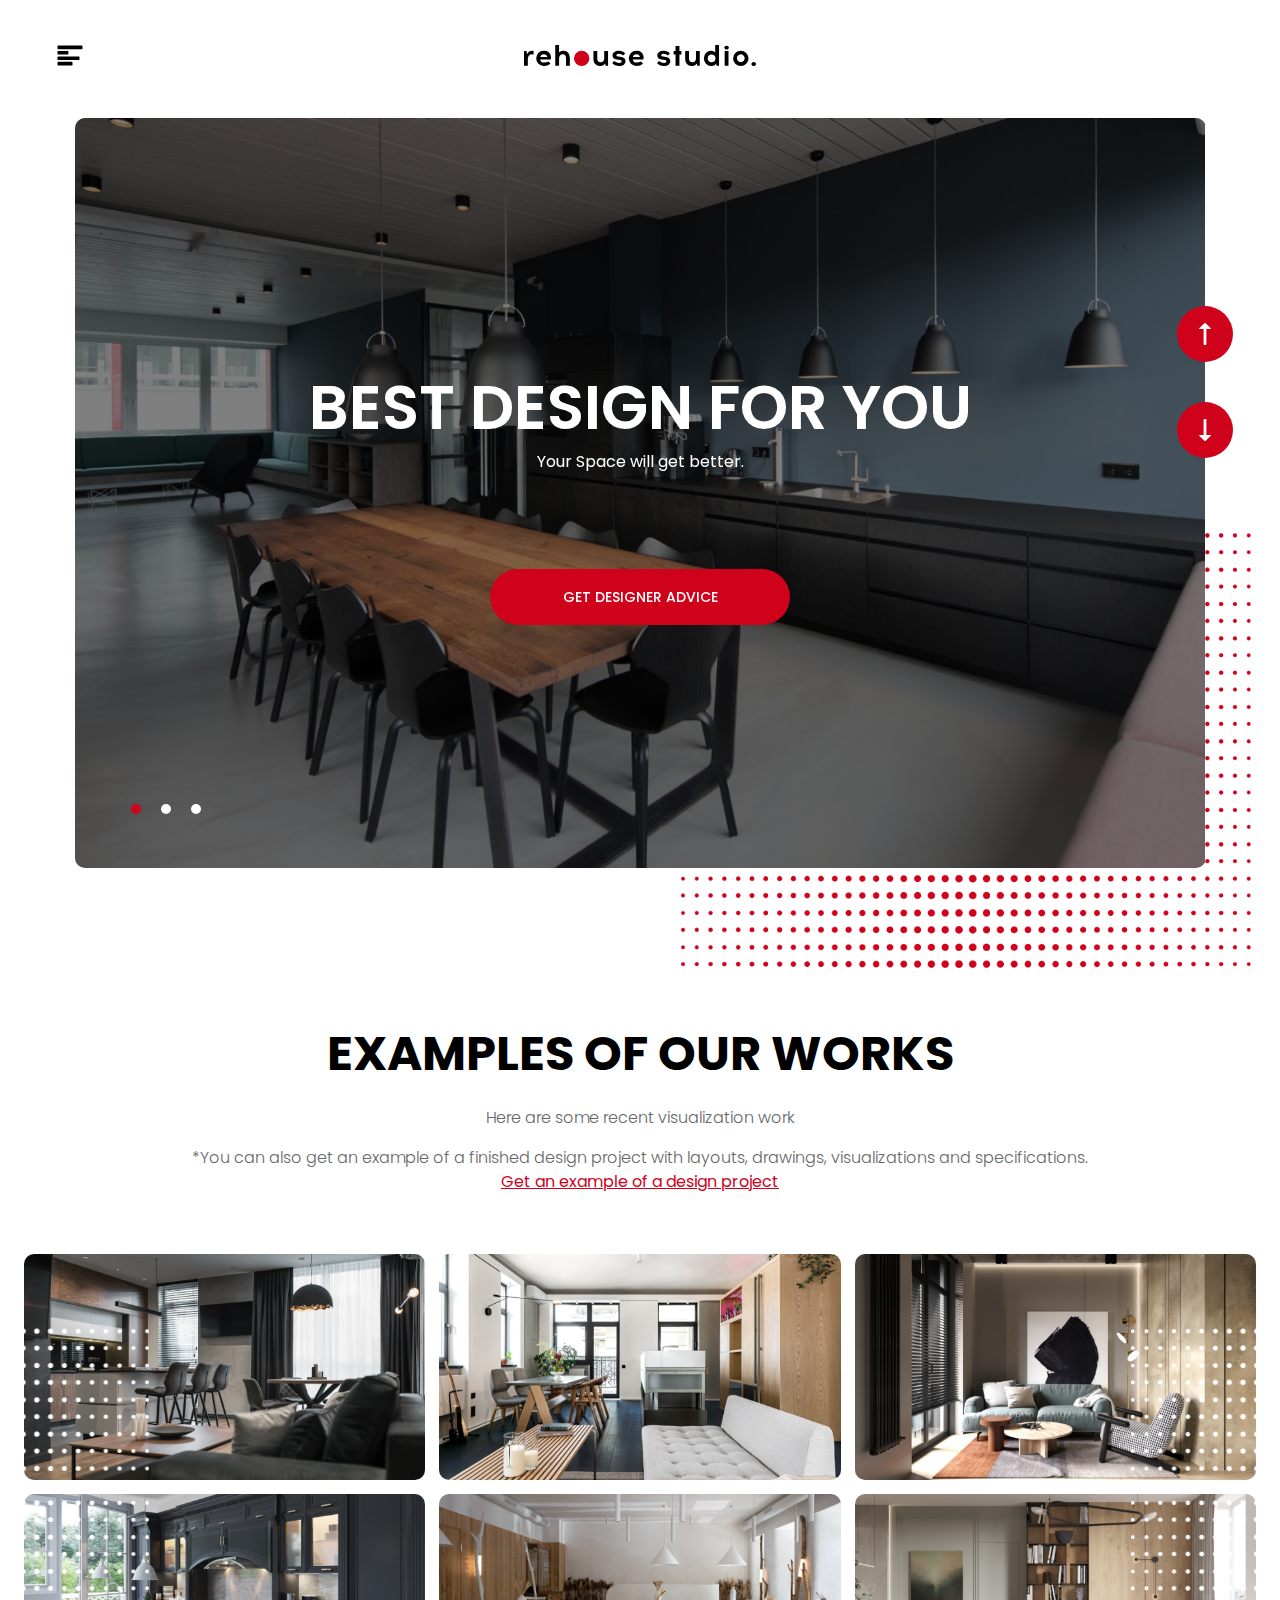
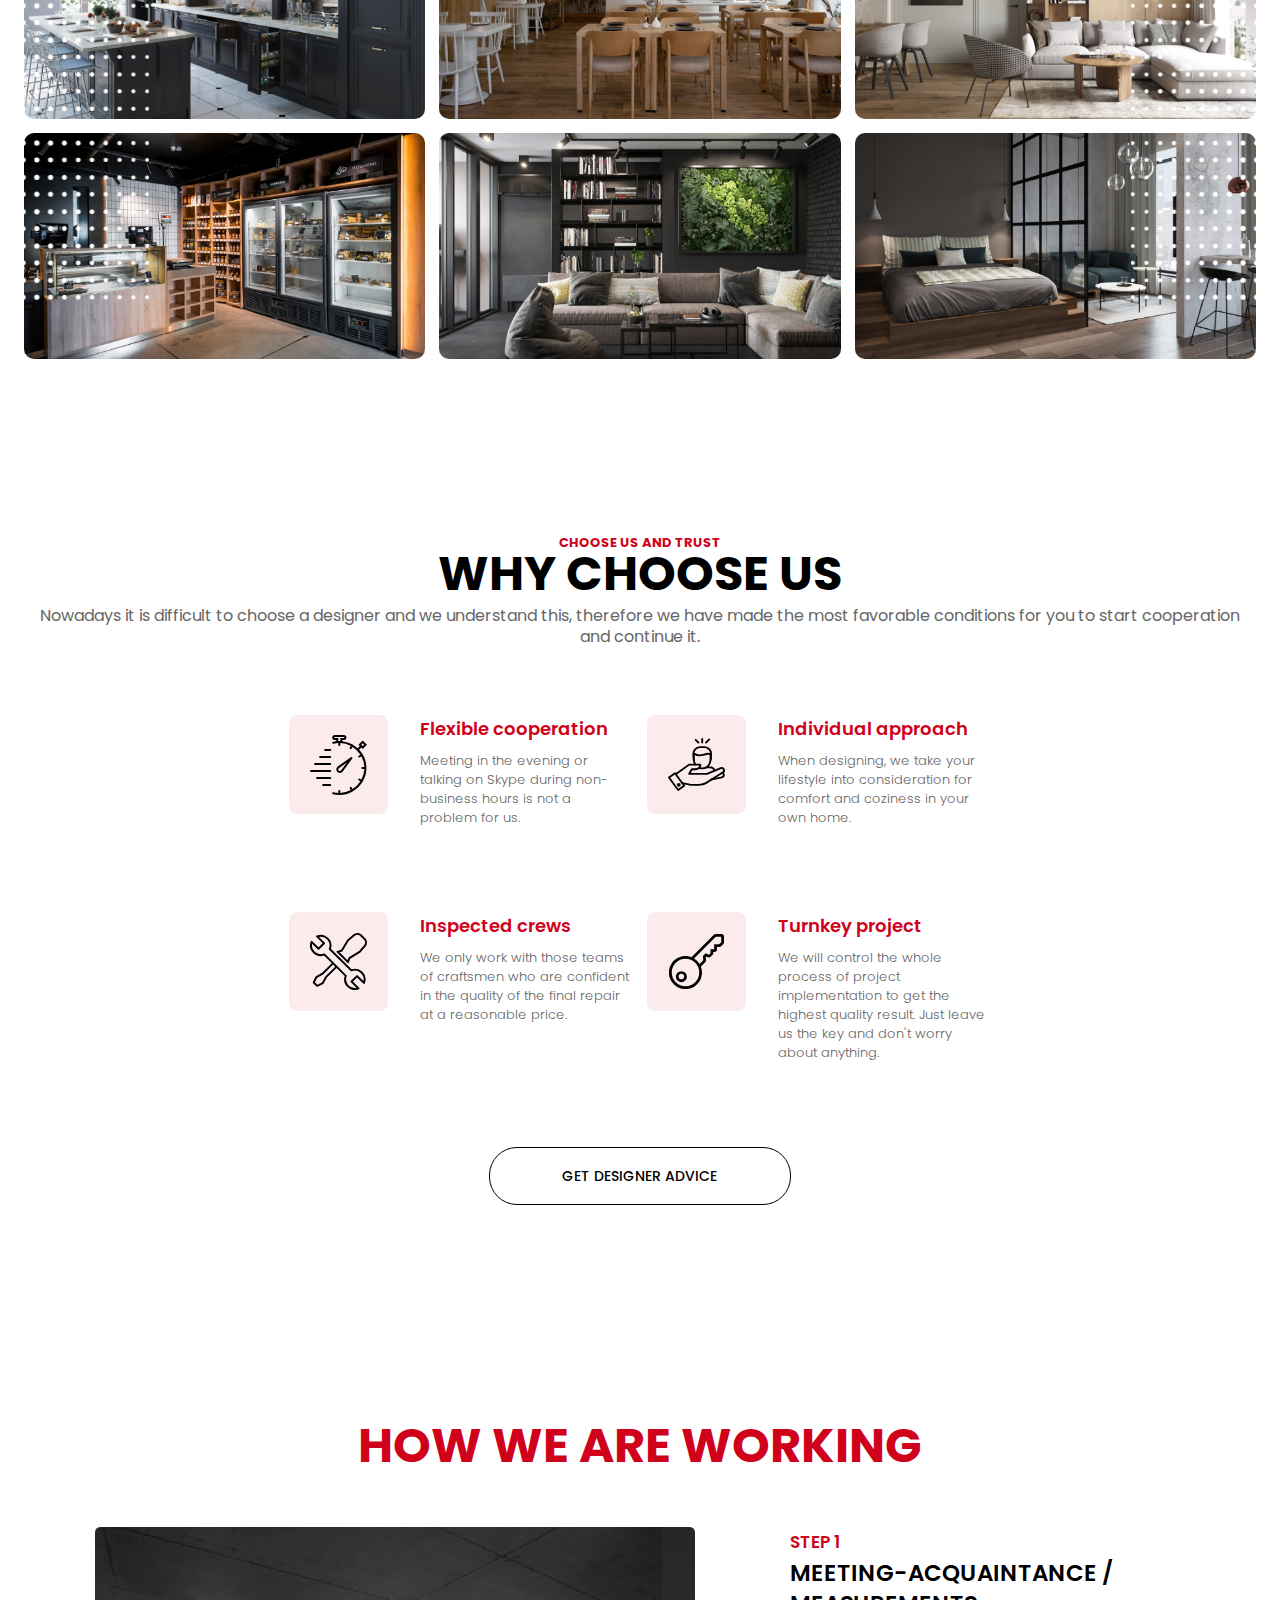
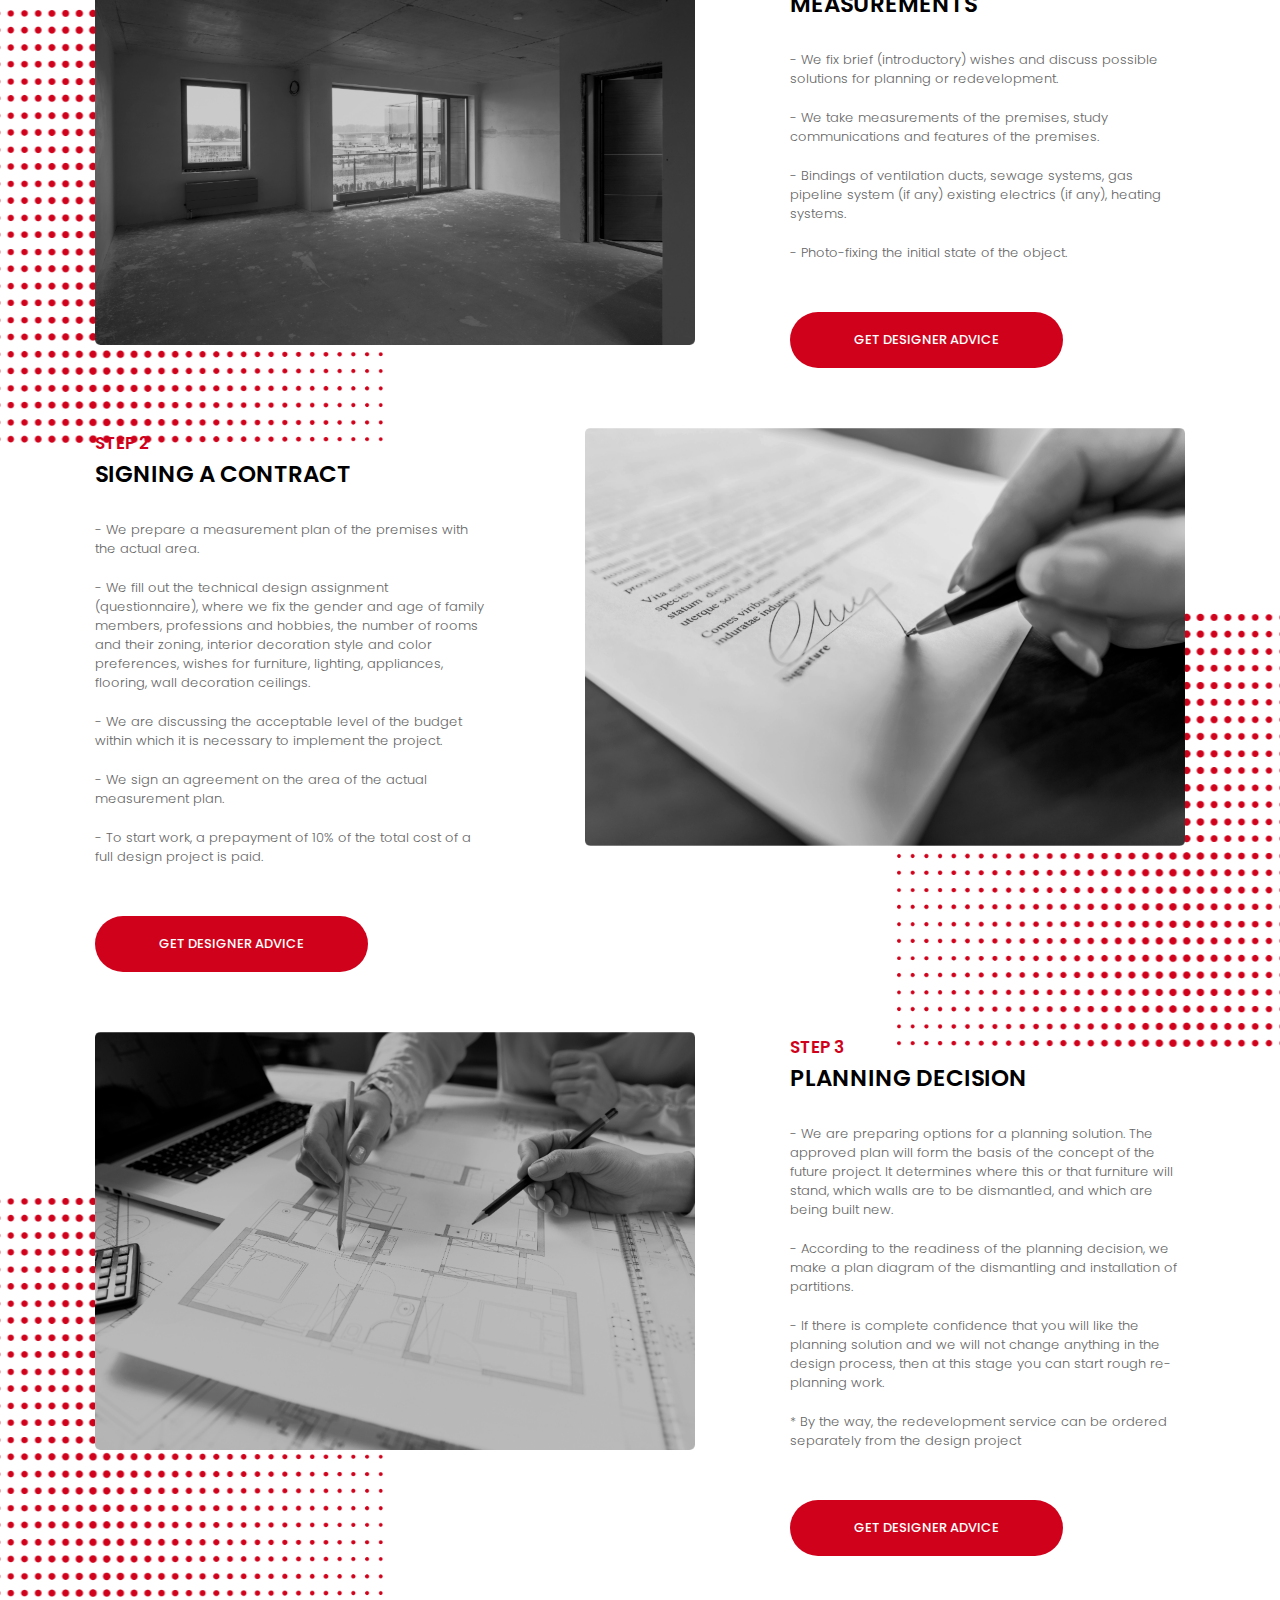
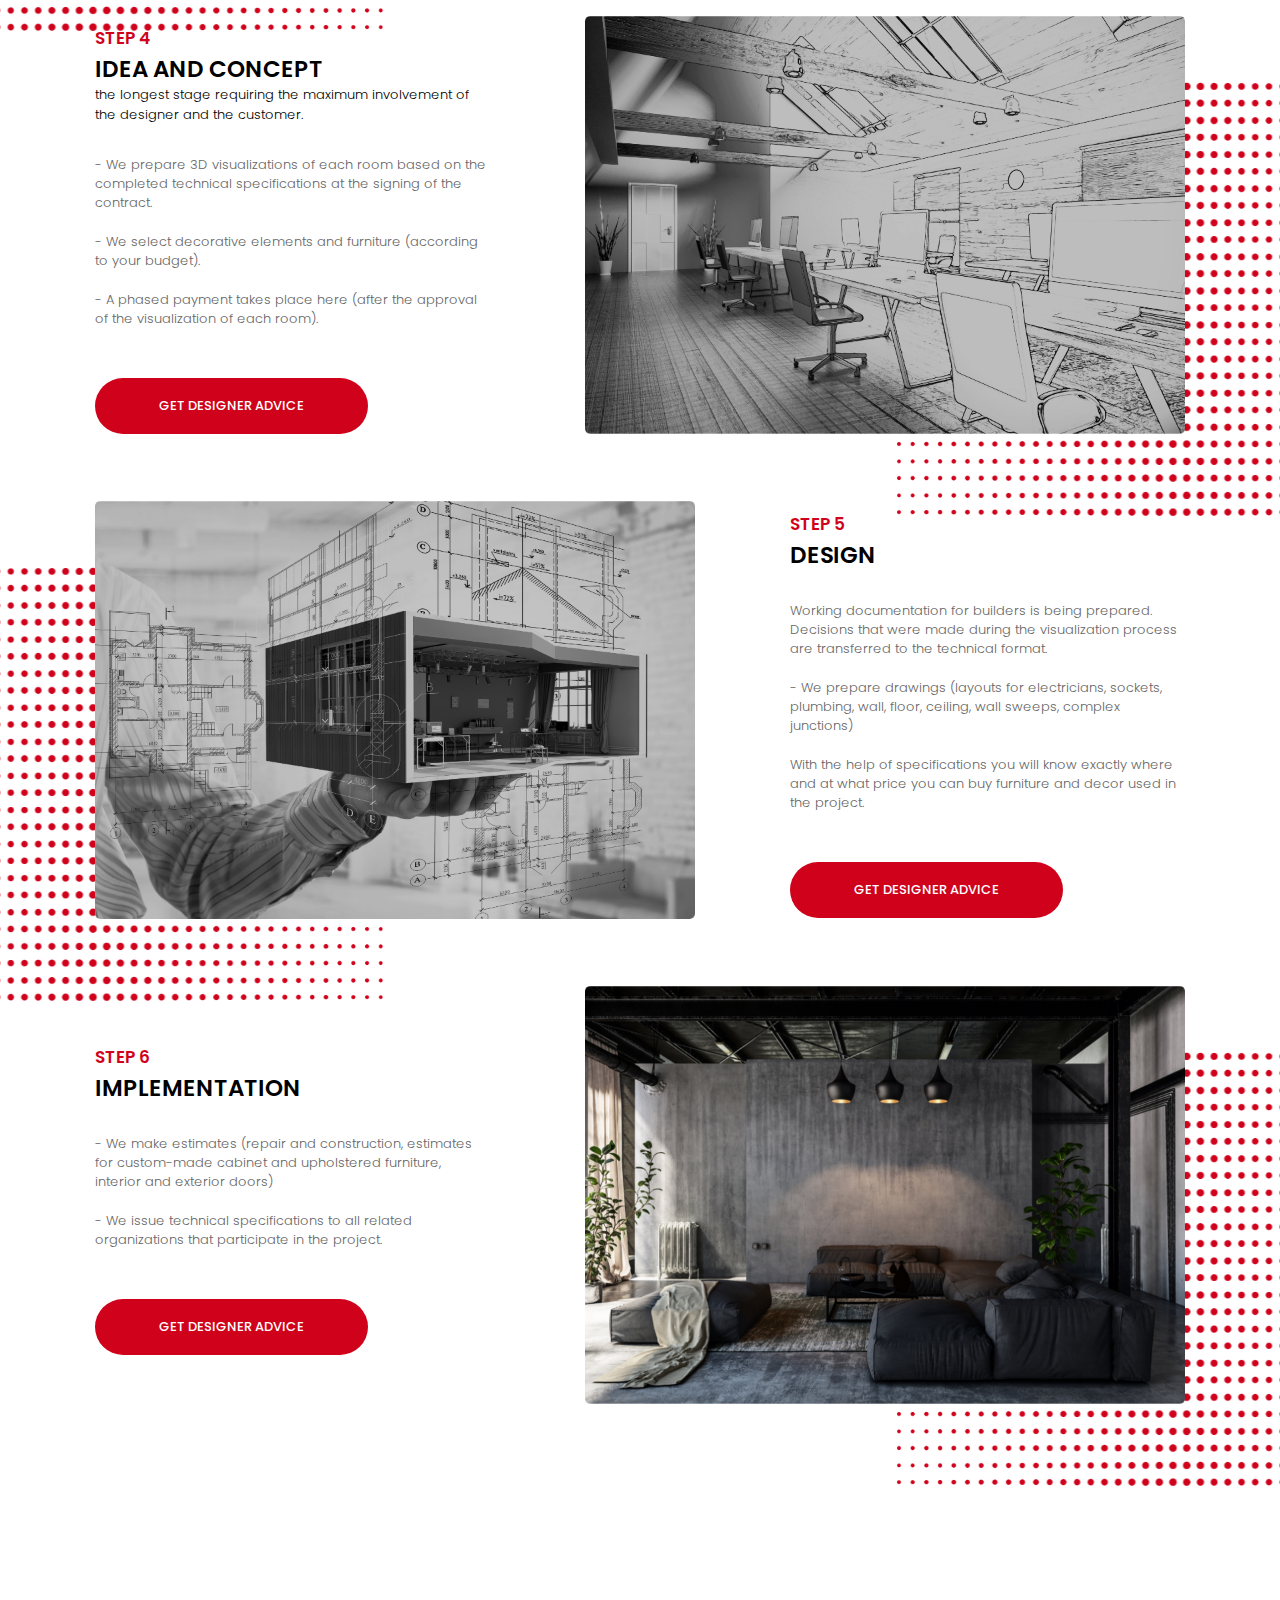
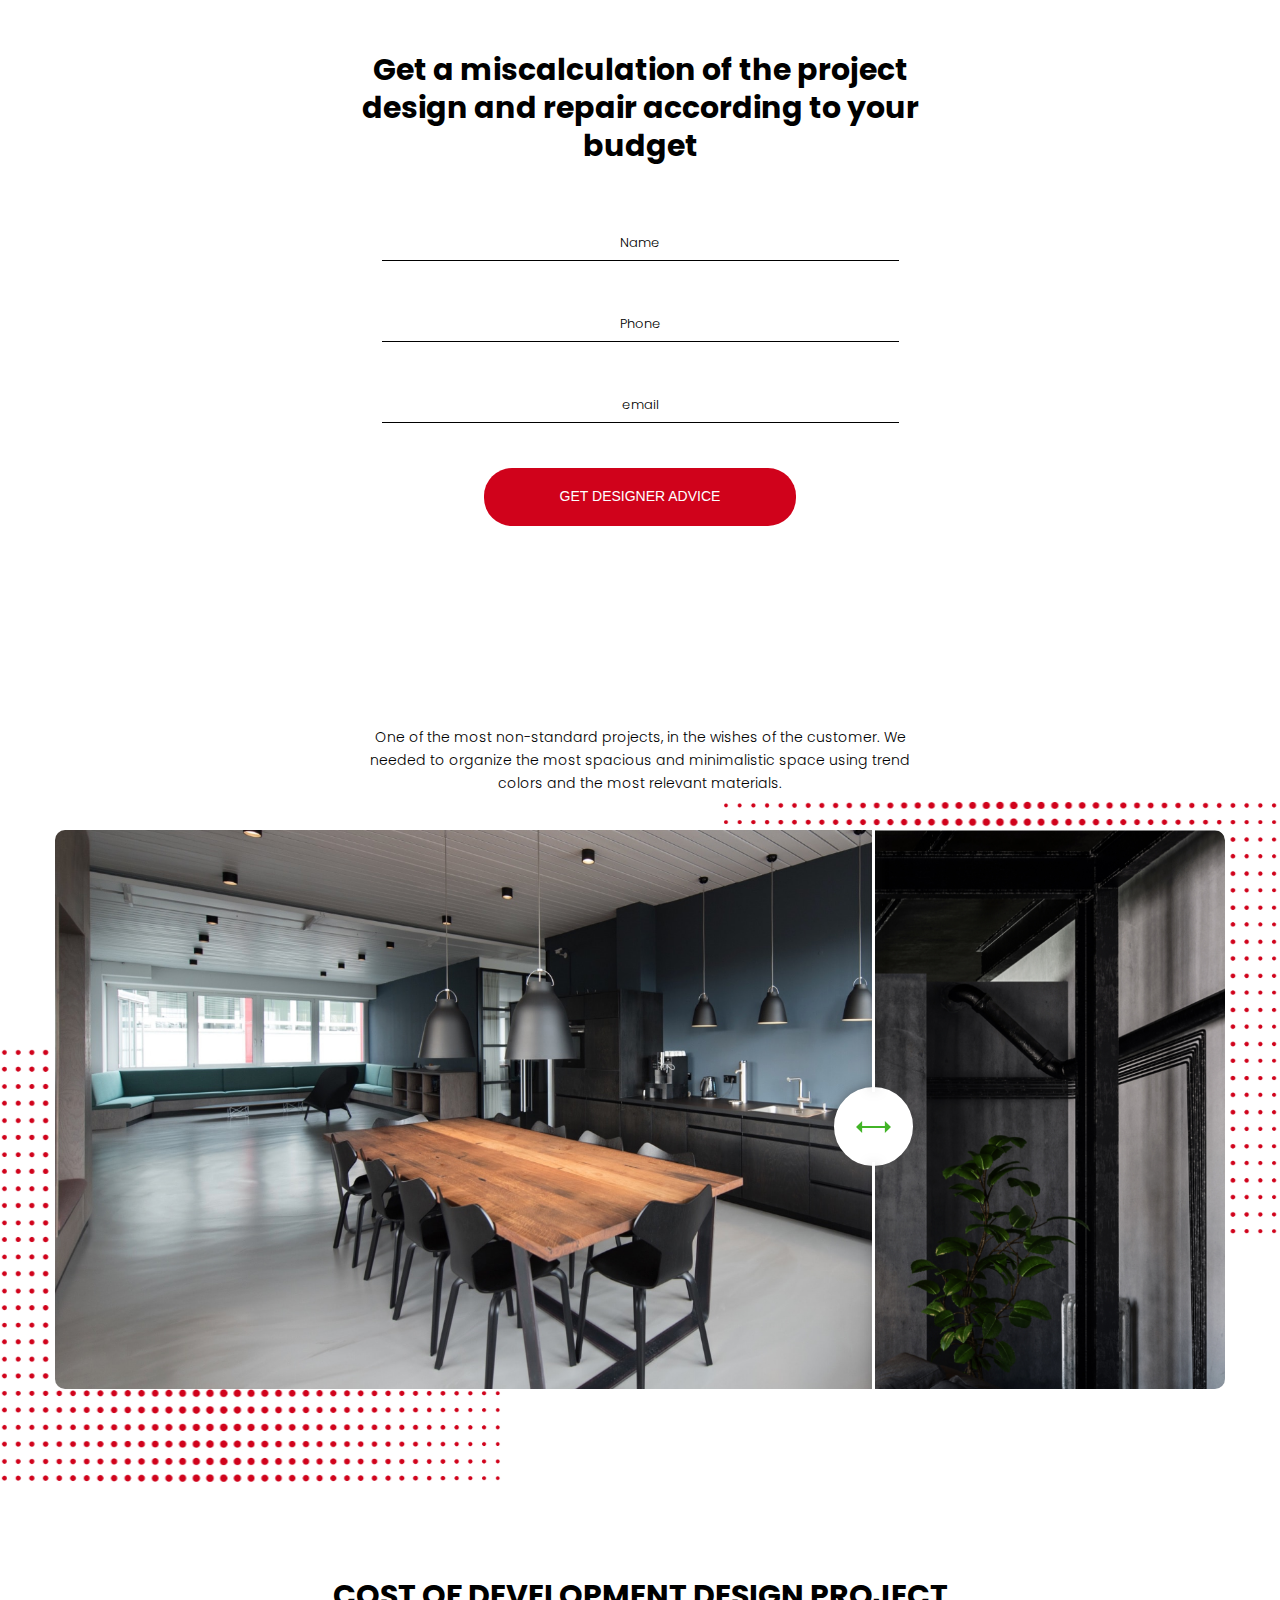
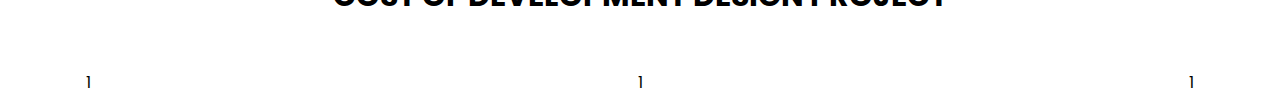
==== index.html @ ab9dfddb "update" ====
<!DOCTYPE html>
<html lang="en">

<head>
    <meta charset="UTF-8">
    <meta name="viewport" content="width=device-width, initial-scale=1.0">
    <meta http-equiv="X-UA-Compatible" content="ie=edge">
    <title>Rehouse studio</title>
    <!-- fonts -->
    <link
        href="https://fonts.googleapis.com/css?family=Poppins:100,200,300,400,500,600,700,800,900&display=swap&subset=devanagari,latin-ext"
        rel="stylesheet">
    <!-- styles -->
    <link rel="stylesheet" href="css/slick.css">
    <link rel="stylesheet" href="css/twentytwenty.css">
    <link rel="stylesheet" href="css/common.css">
    <link rel="stylesheet" href="css/responsive.css">
</head>

<body>

    <header class="header">
        <span class="header__nav"><img src="image/icons/menu-icon.svg" alt="menu"></span>
        <a href="#" class="header__logo"><img src="image/logo.svg" alt="logo"></a>
    </header>

    <main>
        <section class="mainslider">
            <div class="bigslider">
                <div class="bigslider__slide">
                    <img src="image/slide.png" alt="slide">
                    <div class="slide__text">
                        <h2>BEST DESIGN FOR YOU</h2>
                        <p class="subtitle">Your Space will get better.</p>
                        <a href="#" class="slide__link">get designer advice</a>
                    </div>
                </div>
                <div class="bigslider__slide">
                    <img src="image/test-pic.png" alt="slide">
                    <div class="slide__text">
                        <h2>BEST DESIGN FOR YOU</h2>
                        <p class="subtitle">Your Space will get better.</p>
                        <a href="#" class="slide__link">get designer advice</a>
                    </div>
                </div>
                <div class="bigslider__slide">
                    <img src="image/test-pic3.png" alt="slide">
                    <div class="slide__text">
                        <h2>BEST DESIGN FOR YOU</h2>
                        <p class="subtitle">Your Space will get better.</p>
                        <a href="#" class="slide__link">get designer advice</a>
                    </div>
                </div>
            </div>
            <img class="mainslider__reddots" src="image/red-dots.svg" alt="red dots">
        </section>

        <section class="ourworks">
            <div class="ourworks__topsect">
                <h3>EXAMPLES OF OUR WORKS</h3>
                <p>Here are some recent visualization work</p>
                <p>*You can also get an example of a finished design project with layouts, drawings, visualizations and
                    specifications.
                    <a href="#">Get an example of a design project</a>
                </p>
            </div>
            <div class="ourworks__works">
                <img class="right-pic" src="image/white-dots.svg" alt="image">
                <img class="left-pic" src="image/white-dots.svg" alt="image">
                <div class="work-row">
                    <div class="work-col">
                        <div class="workbox">
                            <div class="workbox__inner">
                                <img src="image/work1.png" alt="image">
                                <div class="workbox__hoverbox">
                                    <p class="whoverbox__title">
                                        Design by suvorich texture framework: Lincoln
                                    </p>
                                    <div class="whoverbox__descr">
                                        <div class="whoverbox__inf">
                                            <img src="image/icons/sizeicon.svg" alt="icon"><span> 98
                                                m<sup>2</sup></span>
                                        </div>
                                        <div class="whoverbox__inf">
                                            <img src="image/icons/mark-icon.svg" alt="icon"><span>Chicago,IL</span>
                                        </div>
                                    </div>
                                    <div class="text-right"><span class="whoverbox__seemore">see more photos</span>
                                    </div>
                                </div>
                            </div>
                        </div>
                    </div>
                    <div class="work-col">
                        <div class="workbox">
                            <div class="workbox__inner">
                                <img src="image/work2.png" alt="image">
                                <div class="workbox__hoverbox">
                                    <p class="whoverbox__title">
                                        Design by suvorich texture framework: Lincoln
                                    </p>
                                    <div class="whoverbox__descr">
                                        <div class="whoverbox__inf">
                                            <img src="image/icons/sizeicon.svg" alt="icon"><span> 98
                                                m<sup>2</sup></span>
                                        </div>
                                        <div class="whoverbox__inf">
                                            <img src="image/icons/mark-icon.svg" alt="icon"><span>Chicago,IL</span>
                                        </div>
                                    </div>
                                    <div class="text-right"><span class="whoverbox__seemore">see more photos</span>
                                    </div>
                                </div>
                            </div>
                        </div>
                    </div>
                    <div class="work-col">
                        <div class="workbox">
                            <div class="workbox__inner">
                                <img src="image/work3.png" alt="image">
                                <div class="workbox__hoverbox">
                                    <p class="whoverbox__title">
                                        Design by suvorich texture framework: Lincoln
                                    </p>
                                    <div class="whoverbox__descr">
                                        <div class="whoverbox__inf">
                                            <img src="image/icons/sizeicon.svg" alt="icon"><span> 98
                                                m<sup>2</sup></span>
                                        </div>
                                        <div class="whoverbox__inf">
                                            <img src="image/icons/mark-icon.svg" alt="icon"><span>Chicago,IL</span>
                                        </div>
                                    </div>
                                    <div class="text-right"><span class="whoverbox__seemore">see more photos</span>
                                    </div>
                                </div>
                            </div>
                        </div>
                    </div>
                    <div class="work-col">
                        <div class="workbox">
                            <div class="workbox__inner">
                                <img src="image/work4.png" alt="image">
                                <div class="workbox__hoverbox">
                                    <p class="whoverbox__title">
                                        Design by suvorich texture framework: Lincoln
                                    </p>
                                    <div class="whoverbox__descr">
                                        <div class="whoverbox__inf">
                                            <img src="image/icons/sizeicon.svg" alt="icon"><span> 98
                                                m<sup>2</sup></span>
                                        </div>
                                        <div class="whoverbox__inf">
                                            <img src="image/icons/mark-icon.svg" alt="icon"><span>Chicago,IL</span>
                                        </div>
                                    </div>
                                    <div class="text-right"><span class="whoverbox__seemore">see more photos</span>
                                    </div>
                                </div>
                            </div>
                        </div>
                    </div>
                    <div class="work-col">
                        <div class="workbox">
                            <div class="workbox__inner">
                                <img src="image/work5.png" alt="image">
                                <div class="workbox__hoverbox">
                                    <p class="whoverbox__title">
                                        Design by suvorich texture framework: Lincoln
                                    </p>
                                    <div class="whoverbox__descr">
                                        <div class="whoverbox__inf">
                                            <img src="image/icons/sizeicon.svg" alt="icon"><span> 98
                                                m<sup>2</sup></span>
                                        </div>
                                        <div class="whoverbox__inf">
                                            <img src="image/icons/mark-icon.svg" alt="icon"><span>Chicago,IL</span>
                                        </div>
                                    </div>
                                    <div class="text-right"><span class="whoverbox__seemore">see more photos</span>
                                    </div>
                                </div>
                            </div>
                        </div>
                    </div>
                    <div class="work-col">
                        <div class="workbox">
                            <div class="workbox__inner">
                                <img src="image/work6.png" alt="image">
                                <div class="workbox__hoverbox">
                                    <p class="whoverbox__title">
                                        Design by suvorich texture framework: Lincoln
                                    </p>
                                    <div class="whoverbox__descr">
                                        <div class="whoverbox__inf">
                                            <img src="image/icons/sizeicon.svg" alt="icon"><span> 98
                                                m<sup>2</sup></span>
                                        </div>
                                        <div class="whoverbox__inf">
                                            <img src="image/icons/mark-icon.svg" alt="icon"><span>Chicago,IL</span>
                                        </div>
                                    </div>
                                    <div class="text-right"><span class="whoverbox__seemore">see more photos</span>
                                    </div>
                                </div>
                            </div>
                        </div>
                    </div>
                    <div class="work-col">
                        <div class="workbox">
                            <div class="workbox__inner">
                                <img src="image/work7.png" alt="image">
                                <div class="workbox__hoverbox">
                                    <p class="whoverbox__title">
                                        Design by suvorich texture framework: Lincoln
                                    </p>
                                    <div class="whoverbox__descr">
                                        <div class="whoverbox__inf">
                                            <img src="image/icons/sizeicon.svg" alt="icon"><span> 98
                                                m<sup>2</sup></span>
                                        </div>
                                        <div class="whoverbox__inf">
                                            <img src="image/icons/mark-icon.svg" alt="icon"><span>Chicago,IL</span>
                                        </div>
                                    </div>
                                    <div class="text-right"><span class="whoverbox__seemore">see more photos</span>
                                    </div>
                                </div>
                            </div>
                        </div>
                    </div>
                    <div class="work-col">
                        <div class="workbox">
                            <div class="workbox__inner">
                                <img src="image/work8.png" alt="image">
                                <div class="workbox__hoverbox">
                                    <p class="whoverbox__title">
                                        Design by suvorich texture framework: Lincoln
                                    </p>
                                    <div class="whoverbox__descr">
                                        <div class="whoverbox__inf">
                                            <img src="image/icons/sizeicon.svg" alt="icon"><span> 98
                                                m<sup>2</sup></span>
                                        </div>
                                        <div class="whoverbox__inf">
                                            <img src="image/icons/mark-icon.svg" alt="icon"><span>Chicago,IL</span>
                                        </div>
                                    </div>
                                    <div class="text-right"><span class="whoverbox__seemore">see more photos</span>
                                    </div>
                                </div>
                            </div>
                        </div>
                    </div>
                    <div class="work-col">
                        <div class="workbox">
                            <div class="workbox__inner">
                                <img src="image/work9.png" alt="image">
                                <div class="workbox__hoverbox">
                                    <p class="whoverbox__title">
                                        Design by suvorich texture framework: Lincoln
                                    </p>
                                    <div class="whoverbox__descr">
                                        <div class="whoverbox__inf">
                                            <img src="image/icons/sizeicon.svg" alt="icon"><span> 98
                                                m<sup>2</sup></span>
                                        </div>
                                        <div class="whoverbox__inf">
                                            <img src="image/icons/mark-icon.svg" alt="icon"><span>Chicago,IL</span>
                                        </div>
                                    </div>
                                    <div class="text-right"><span class="whoverbox__seemore">see more photos</span>
                                    </div>
                                </div>
                            </div>
                        </div>
                    </div>
                </div>
            </div>
        </section>

        <section class="chooseus">
            <div class="chooseus__topsect">
                <p class="beforetitle-text">CHOOSE US AND TRUST</p>
                <h3>WHY CHOOSE US</h3>
                <p>Nowadays it is difficult to choose a designer and we understand this, therefore we have made the most
                    favorable conditions for you to start cooperation and continue it.</p>
            </div>
            <div class="choose-content">
                <div class="chooseus-row">
                    <div class="chooseus-col">
                        <div class="choose-box">
                            <div class="choose__picbox">
                                <img src="image/icons/stopwatch.svg" alt="icon">
                            </div>
                            <div class="choose__textbox">
                                <p class="title">Flexible cooperation</p>
                                <p class="descr">
                                    Meeting in the evening or talking on Skype during non-
                                    business hours is not a problem for us.
                                </p>
                            </div>
                        </div>
                    </div>
                    <div class="chooseus-col">
                        <div class="choose-box">
                            <div class="choose__picbox">
                                <img src="image/icons/human.svg" alt="icon">
                            </div>
                            <div class="choose__textbox">
                                <p class="title">Individual approach</p>
                                <p class="descr">
                                    When designing, we take your lifestyle into consideration for comfort and coziness
                                    in your own home.
                                </p>
                            </div>
                        </div>
                    </div>
                    <div class="chooseus-col">
                        <div class="choose-box">
                            <div class="choose__picbox">
                                <img src="image/icons/work.svg" alt="icon">
                            </div>
                            <div class="choose__textbox">
                                <p class="title">Inspected crews</p>
                                <p class="descr">
                                    We only work with those teams of craftsmen who are confident in the quality of the
                                    final repair at a reasonable price.
                                </p>
                            </div>
                        </div>
                    </div>
                    <div class="chooseus-col">
                        <div class="choose-box">
                            <div class="choose__picbox">
                                <img src="image/icons/key.svg" alt="icon">
                            </div>
                            <div class="choose__textbox">
                                <p class="title">Turnkey project</p>
                                <p class="descr">
                                    We will control the whole process of project implementation to get the highest
                                    quality result. Just leave us the key and don't worry about anything.
                                </p>
                            </div>
                        </div>
                    </div>
                </div>
                <a href="#">get designer advice</a>
            </div>
        </section>

        <section class="howworking">
            <h3>HOW WE ARE WORKING</h3>
            <div class="howworking-sect">
                <div class="howworking__row">
                    <div class="howworking__colpic">
                        <img src="image/hw1.png" alt="image">
                    </div>
                    <div class="howworking__coltext">
                        <div>
                            <p class="step">STEP 1</p>
                            <p class="title">meeting-acquaintance / measurements</p>
                            <ul>
                                <li>- We fix brief (introductory) wishes and discuss possible solutions for planning or
                                    redevelopment.
                                </li>
                                <li>- We take measurements of the premises, study communications and features of the
                                    premises.
                                </li>
                                <li>- Bindings of ventilation ducts, sewage systems, gas pipeline system (if any)
                                    existing
                                    electrics (if any), heating systems.</li>
                                <li>- Photo-fixing the initial state of the object.</li>
                            </ul>
                            <a href="#">get designer advice</a>
                        </div>
                    </div>
                </div>
                <div class="howworking__row">
                    <div class="howworking__colpic">
                        <img src="image/hw2.png" alt="image">
                    </div>
                    <div class="howworking__coltext">
                        <div>
                            <p class="step">STEP 2</p>
                            <p class="title">signing a contract</p>
                            <ul>
                                <li>- We prepare a measurement plan of the premises with the actual area.
                                </li>
                                <li>- We fill out the technical design assignment (questionnaire), where we fix the
                                    gender
                                    and age of family
                                    members, professions and hobbies, the number of rooms and their zoning, interior
                                    decoration style and
                                    color preferences, wishes for furniture, lighting, appliances, flooring, wall
                                    decoration ceilings.

                                </li>
                                <li>- We are discussing the acceptable level of the budget within which it is necessary
                                    to
                                    implement the
                                    project.
                                </li>
                                <li>- We sign an agreement on the area of ​​the actual measurement plan.</li>
                                <li>- To start work, a prepayment of 10% of the total cost of a full design project is
                                    paid.</li>
                            </ul>
                            <a href="#">get designer advice</a>
                        </div>
                    </div>
                </div>
                <div class="howworking__row">
                    <div class="howworking__colpic">
                        <img src="image/hw3.png" alt="image">
                    </div>
                    <div class="howworking__coltext">
                        <div>
                            <p class="step">STEP 3</p>
                            <p class="title">Planning decision</p>
                            <ul>
                                <li>- We are preparing options for a planning solution. The approved plan will form the
                                    basis of the concept
                                    of the future project. It determines where this or that furniture will stand, which
                                    walls are to be
                                    dismantled, and which are being built new.

                                </li>
                                <li>- According to the readiness of the planning decision, we make a plan diagram of the
                                    dismantling and
                                    installation of partitions.
                                </li>
                                <li>- If there is complete confidence that you will like the planning solution and we
                                    will
                                    not change anything
                                    in the design process, then at this stage you can start rough re-planning work.
                                </li>
                                <li>* By the way, the redevelopment service can be ordered separately from the design
                                    project</li>
                            </ul>
                            <a href="#">get designer advice</a>
                        </div>
                    </div>
                </div>
                <div class="howworking__row">
                    <div class="howworking__colpic">
                        <img src="image/hw4.png" alt="image">
                    </div>
                    <div class="howworking__coltext">
                        <div>
                            <p class="step">STEP 4</p>
                            <p class="title">idea and concept</p>
                            <p class="subtitle">the longest stage requiring the maximum involvement of the designer and
                                the customer.</p>
                            <ul>
                                <li>
                                    - We prepare 3D visualizations of each room based on the completed technical
                                    specifications at the
                                    signing of the contract.
                                </li>
                                <li>- We select decorative elements and furniture (according to your budget).</li>
                                <li>- A phased payment takes place here (after the approval of the visualization of each
                                    room).</li>
                            </ul>
                            <a href="#">get designer advice</a>
                        </div>
                    </div>
                </div>
                <div class="howworking__row">
                    <div class="howworking__colpic">
                        <img src="image/hw5.png" alt="image">
                    </div>
                    <div class="howworking__coltext">
                        <div>
                            <p class="step">STEP 5</p>
                            <p class="title">Design</p>
                            <ul>
                                <li>
                                    Working documentation for builders is being prepared.<br>
                                    Decisions that were made during the visualization process are transferred to the
                                    technical format.
                                </li>
                                <li>- We prepare drawings (layouts for electricians, sockets, plumbing, wall, floor,
                                    ceiling, wall sweeps,
                                    complex junctions)
                                </li>
                                <li>With the help of specifications you will know exactly where and at what price you
                                    can buy furniture
                                    and decor used in the project.</li>
                            </ul>
                            <a href="#">get designer advice</a>
                        </div>
                    </div>
                </div>
                <div class="howworking__row">
                    <div class="howworking__colpic">
                        <img src="image/hw6.png" alt="image">
                    </div>
                    <div class="howworking__coltext">
                        <div>
                            <p class="step">STEP 6</p>
                            <p class="title">Implementation</p>
                            <ul>
                                <li>
                                    - We make estimates (repair and construction, estimates for custom-made cabinet and
                                    upholstered furniture, interior and exterior doors)
                                </li>
                                <li>- We issue technical specifications to all related organizations that participate in
                                    the project.
                                </li>
                            </ul>
                            <a href="#">get designer advice</a>
                        </div>
                    </div>
                </div>
            </div>
        </section>

        <section class="formsection">
            <form action="#">
                <p class="title">Get a miscalculation of the project design
                    and repair according to your budget</p>
                <div class="controls">
                    <input type="text" id="name" class="floatLabel" name="name" value="">
                    <label for="name">Name</label>
                </div>
                <div class="controls">
                    <input type="tel" id="tel" class="floatLabel" name="tel" value="">
                    <label for="tel">Phone</label>
                </div>
                <div class="controls">
                    <input type="email" id="email" class="floatLabel" name="email" value="">
                    <label for="email">email</label>
                </div>
                <input type="submit" value="get designer advice">
            </form>
        </section>

        <section class="after-before">
            <p class="toptext">
                One of the most non-standard projects, in the wishes of the customer.
                We needed to organize the most spacious and minimalistic space using trend colors and the most relevant
                materials.
            </p>
            <div class="twentytwenty-container">
                <img src="image/slide.png">
                <img src="image/test-pic.png">
            </div>
        </section>

        <section class="costproject">
            <h4>COST OF DEVELOPMENT DESIGN PROJECT</h4>
            <div class="costproject__container">
                <div class="cost-project">
                    1
                </div>
                <div class="cost-project green">
                    1
                </div>
                <div class="cost-project">
                    1
                </div>
            </div>
        </section>
    </main>

    <footer class="footer">

    </footer>







    <script src="js/jquery.min.js"></script>
    <script src="js/slick.min.js"></script>
    <script src="js/jquery.event.move.js"></script>
    <script src="js/jquery.twentytwenty.js"></script>
    <script src="js/common.js"></script>
    <script>
        $(function () {
            $(".twentytwenty-container[data-orientation!='vertical']").twentytwenty({ default_offset_pct: 0.7 });
            $(".twentytwenty-container[data-orientation='vertical']").twentytwenty({
                default_offset_pct: 0.3, orientation:
                    'vertical'
            });
        });
    </script>
</body>

</html>
---- css/twentytwenty.css ----
.twentytwenty-horizontal .twentytwenty-handle:before, .twentytwenty-horizontal .twentytwenty-handle:after, .twentytwenty-vertical .twentytwenty-handle:before, .twentytwenty-vertical .twentytwenty-handle:after {
  content: " ";
  display: block;
  background: white;
  position: absolute;
  z-index: 30;
  -webkit-box-shadow: 0px 0px 12px rgba(51, 51, 51, 0.5);
  -moz-box-shadow: 0px 0px 12px rgba(51, 51, 51, 0.5);
  box-shadow: 0px 0px 12px rgba(51, 51, 51, 0.5); }

.twentytwenty-horizontal .twentytwenty-handle:before, .twentytwenty-horizontal .twentytwenty-handle:after {
  width: 3px;
  height: 9999px;
  left: 50%;
  margin-left: -1.5px; }

.twentytwenty-vertical .twentytwenty-handle:before, .twentytwenty-vertical .twentytwenty-handle:after {
  width: 9999px;
  height: 3px;
  top: 50%;
  margin-top: -1.5px; }

.twentytwenty-before-label, .twentytwenty-after-label, .twentytwenty-overlay {
  position: absolute;
  top: 0;
  width: 100%;
  height: 100%; }

.twentytwenty-before-label, .twentytwenty-after-label, .twentytwenty-overlay {
  -webkit-transition-duration: 0.5s;
  -moz-transition-duration: 0.5s;
  transition-duration: 0.5s; }

.twentytwenty-before-label, .twentytwenty-after-label {
  -webkit-transition-property: opacity;
  -moz-transition-property: opacity;
  transition-property: opacity; }

.twentytwenty-before-label:before, .twentytwenty-after-label:before {
  color: white;
  font-size: 13px;
  letter-spacing: 0.1em; }

.twentytwenty-before-label:before, .twentytwenty-after-label:before {
  position: absolute;
  background: rgba(255, 255, 255, 0.2);
  line-height: 38px;
  padding: 0 20px;
  -webkit-border-radius: 2px;
  -moz-border-radius: 2px;
  border-radius: 2px; }

.twentytwenty-horizontal .twentytwenty-before-label:before, .twentytwenty-horizontal .twentytwenty-after-label:before {
  top: 50%;
  margin-top: -19px; }

.twentytwenty-vertical .twentytwenty-before-label:before, .twentytwenty-vertical .twentytwenty-after-label:before {
  left: 50%;
  margin-left: -45px;
  text-align: center;
  width: 90px; }

.twentytwenty-left-arrow, .twentytwenty-right-arrow, .twentytwenty-up-arrow, .twentytwenty-down-arrow {
  width: 0;
  height: 0;
  border: 6px inset transparent;
  position: absolute; }

.twentytwenty-left-arrow, .twentytwenty-right-arrow {
  top: 50%;
  margin-top: -6px; }

.twentytwenty-up-arrow, .twentytwenty-down-arrow {
  left: 50%;
  margin-left: -6px; }

.twentytwenty-container {
  -webkit-box-sizing: content-box;
  -moz-box-sizing: content-box;
  box-sizing: content-box;
  z-index: 0;
  overflow: hidden;
  position: relative;
  -webkit-user-select: none;
  -moz-user-select: none;
  -ms-user-select: none; }
  .twentytwenty-container img {
    max-width: 100%;
    position: absolute;
    top: 0;
    display: block; }
  .twentytwenty-container.active .twentytwenty-overlay, .twentytwenty-container.active :hover.twentytwenty-overlay {
    background: rgba(0, 0, 0, 0); }
    .twentytwenty-container.active .twentytwenty-overlay .twentytwenty-before-label,
    .twentytwenty-container.active .twentytwenty-overlay .twentytwenty-after-label, .twentytwenty-container.active :hover.twentytwenty-overlay .twentytwenty-before-label,
    .twentytwenty-container.active :hover.twentytwenty-overlay .twentytwenty-after-label {
      opacity: 0; }
  .twentytwenty-container * {
    -webkit-box-sizing: content-box;
    -moz-box-sizing: content-box;
    box-sizing: content-box; }

.twentytwenty-before-label {
  opacity: 0; }
  .twentytwenty-before-label:before {
    content: attr(data-content); }

.twentytwenty-after-label {
  opacity: 0; }
  .twentytwenty-after-label:before {
    content: attr(data-content); }

.twentytwenty-horizontal .twentytwenty-before-label:before {
  left: 10px; }

.twentytwenty-horizontal .twentytwenty-after-label:before {
  right: 10px; }

.twentytwenty-vertical .twentytwenty-before-label:before {
  top: 10px; }

.twentytwenty-vertical .twentytwenty-after-label:before {
  bottom: 10px; }

.twentytwenty-overlay {
  -webkit-transition-property: background;
  -moz-transition-property: background;
  transition-property: background;
  background: rgba(0, 0, 0, 0);
  z-index: 25; }
  .twentytwenty-overlay:hover {
    background: rgba(0, 0, 0, 0.5); }
    .twentytwenty-overlay:hover .twentytwenty-after-label {
      opacity: 1; }
    .twentytwenty-overlay:hover .twentytwenty-before-label {
      opacity: 1; }

.twentytwenty-before {
  z-index: 20; }

.twentytwenty-after {
  z-index: 10; }

.twentytwenty-handle {
  height: 38px;
  width: 38px;
  position: absolute;
  left: 50%;
  top: 50%;
  margin-left: -22px;
  margin-top: -22px;
  border: 3px solid white;
  -webkit-border-radius: 1000px;
  -moz-border-radius: 1000px;
  border-radius: 1000px;
  -webkit-box-shadow: 0px 0px 12px rgba(51, 51, 51, 0.5);
  -moz-box-shadow: 0px 0px 12px rgba(51, 51, 51, 0.5);
  box-shadow: 0px 0px 12px rgba(51, 51, 51, 0.5);
  z-index: 40;
  cursor: pointer; }

.twentytwenty-horizontal .twentytwenty-handle:before {
  bottom: 50%;
  margin-bottom: 22px;
  -webkit-box-shadow: 0 3px 0 white, 0px 0px 12px rgba(51, 51, 51, 0.5);
  -moz-box-shadow: 0 3px 0 white, 0px 0px 12px rgba(51, 51, 51, 0.5);
  box-shadow: 0 3px 0 white, 0px 0px 12px rgba(51, 51, 51, 0.5); }
.twentytwenty-horizontal .twentytwenty-handle:after {
  top: 50%;
  margin-top: 22px;
  -webkit-box-shadow: 0 -3px 0 white, 0px 0px 12px rgba(51, 51, 51, 0.5);
  -moz-box-shadow: 0 -3px 0 white, 0px 0px 12px rgba(51, 51, 51, 0.5);
  box-shadow: 0 -3px 0 white, 0px 0px 12px rgba(51, 51, 51, 0.5); }

.twentytwenty-vertical .twentytwenty-handle:before {
  left: 50%;
  margin-left: 22px;
  -webkit-box-shadow: 3px 0 0 white, 0px 0px 12px rgba(51, 51, 51, 0.5);
  -moz-box-shadow: 3px 0 0 white, 0px 0px 12px rgba(51, 51, 51, 0.5);
  box-shadow: 3px 0 0 white, 0px 0px 12px rgba(51, 51, 51, 0.5); }
.twentytwenty-vertical .twentytwenty-handle:after {
  right: 50%;
  margin-right: 22px;
  -webkit-box-shadow: -3px 0 0 white, 0px 0px 12px rgba(51, 51, 51, 0.5);
  -moz-box-shadow: -3px 0 0 white, 0px 0px 12px rgba(51, 51, 51, 0.5);
  box-shadow: -3px 0 0 white, 0px 0px 12px rgba(51, 51, 51, 0.5); }

.twentytwenty-left-arrow {
  border-right: 6px solid white;
  left: 50%;
  margin-left: -17px; }

.twentytwenty-right-arrow {
  border-left: 6px solid white;
  right: 50%;
  margin-right: -17px; }

.twentytwenty-up-arrow {
  border-bottom: 6px solid white;
  top: 50%;
  margin-top: -17px; }

.twentytwenty-down-arrow {
  border-top: 6px solid white;
  bottom: 50%;
  margin-bottom: -17px; }
---- css/common.css ----
body {
    margin: 0;
    padding: 0;
    font-family: 'Poppins', sans-serif;
}

main {
    max-width: 1920px;
    margin: 0 auto;
}

h3 {
    font-size: 48px;
    font-weight: 700;
    line-height: 72px;
    color: #000;
}

*,
::after,
::before {
    box-sizing: inherit;
}

.text-right {
    text-align: right;
}

.general-linkbtn {
    display: inline-flex;
    align-items: center;
    justify-content: center;
    text-transform: uppercase;
    color: #fff;
    border-radius: 28px;
    -webkit-border-radius: 28px;
    -moz-border-radius: 28px;
    -ms-border-radius: 28px;
    -o-border-radius: 28px;
    background-color: #D0021B;
    font-size: 13px;
    font-weight: 500;
    height: 56px;
    padding-left: 65px;
    padding-right: 65px;
    text-decoration: none;
}

a:focus {
    outline: none;
}

h4 {
    text-transform: uppercase;
    text-align: center;
    font-size: 30px;
    font-weight: 700;
    line-height: 38px;
}

/* general end */

/* header */
header.header {
    height: 118px;
    display: flex;
    align-items: center;
    justify-content: center;
}

.header__nav {
    position: absolute;
    left: 57px;
    cursor: pointer;
}

/* header end */

/* main slider */
.mainslider {
    padding: 0 29px;
    position: relative;
}

.bigslider {
    height: calc(100vh - 150px);
    width: 92.5%;
    margin: 0 auto;
    max-height: 815px;
    min-height: 600px;
    position: relative;
    z-index: 2;
    background-color: #fff;
}

.bigslider__slide.slick-slide {
    outline: none;
    border-radius: 10px;
    -webkit-border-radius: 10px;
    -moz-border-radius: 10px;
    -ms-border-radius: 10px;
    -o-border-radius: 10px;
    overflow: hidden;
    width: 100%;
    height: calc(100vh - 150px);
    max-height: 815px;
    min-height: 600px;
    position: relative;
}

.bigslider__slide img {
    width: 100%;
    height: 100%;
    object-fit: cover;
    object-position: 50% 50%;
}

.bigslider__slide.slick-slide:after {
    content: "";
    position: absolute;
    left: 0;
    top: 0;
    background-color: rgba(0, 0, 0, 0.5);
    display: block;
    width: 100%;
    height: 100%;
}

.slide__text {
    position: absolute;
    z-index: 1;
    color: #fff;
    top: 50%;
    left: 0;
    right: 0;
    text-align: center;
    transform: translateY(-50%);
}

.slide__text h2 {
    font-size: 62px;
    font-weight: 600;
    line-height: 93px;
    margin: 0;
}

.slide__text p.subtitle {
    margin: 0;
    font-size: 16px;
    line-height: 1;
}

.slide__link {
    display: flex;
    width: 300px;
    height: 56px;
    align-items: center;
    justify-content: center;
    font-size: 14px;
    font-weight: 500;
    text-decoration: none;
    border-radius: 28px;
    -webkit-border-radius: 28px;
    -moz-border-radius: 28px;
    -ms-border-radius: 28px;
    -o-border-radius: 28px;
    background-color: #D0021B;
    color: #fff;
    margin: 99px auto 0;
    text-transform: uppercase;
}

.bigslider .slick-arrow {
    position: absolute;
    right: 0;
    z-index: 2;
    width: 56px;
    height: 56px;
    border-radius: 50%;
    -webkit-border-radius: 50%;
    -moz-border-radius: 50%;
    -ms-border-radius: 50%;
    -o-border-radius: 50%;
    border: none;
    outline: none;
    padding: 0;
    background-color: #D0021B;
    right: -28px;
    background-repeat: no-repeat;
    background-position: center center;
    background-image: url(../image/icons/slider-arrow.svg);
    cursor: pointer;
}

.bigslider .slick-arrow.slick-prev {
    top: 25%;
    transform: rotate(90deg);
    -webkit-transform: rotate(90deg);
    -moz-transform: rotate(90deg);
    -ms-transform: rotate(90deg);
    -o-transform: rotate(90deg);
}

.bigslider .slick-arrow.slick-next {
    top: calc(25% + 96px);
    transform: rotate(-90deg);
    -webkit-transform: rotate(-90deg);
    -moz-transform: rotate(-90deg);
    -ms-transform: rotate(-90deg);
    -o-transform: rotate(-90deg);
}

.bigslider .slick-dots {
    position: absolute;
    left: 5%;
    bottom: 6%;
    list-style-type: none;
    padding: 0;
    margin: 0;
}

.bigslider .slick-dots li {
    display: inline-block;
    vertical-align: middle;
    margin-right: 20px;

}

.bigslider .slick-dots li:last-child {
    margin-right: 0;
}

.bigslider .slick-dots li button {
    border: none;
    color: transparent;
    outline: none;
    width: 10px;
    height: 10px;
    padding: 0;
    border-radius: 50%;
    -webkit-border-radius: 50%;
    -moz-border-radius: 50%;
    -ms-border-radius: 50%;
    -o-border-radius: 50%;
    background-color: #fff;
    cursor: pointer;
}

.bigslider .slick-dots .slick-active button {
    background-color: #D0021B;
}

.mainslider__reddots {
    position: absolute;
    right: 29px;
    bottom: -100px;
    z-index: 0;
}

.bigslider__slide.slick-slide .slide__text h2 {
    position: relative;
    opacity: 0;
    left: -300px;
    transition: 1s;
    -webkit-transition: 1s;
    -moz-transition: 1s;
    -ms-transition: 1s;
    -o-transition: 1s;
}

.bigslider__slide.slick-slide.slick-active .slide__text h2 {
    opacity: 1;
    left: 0;
}

.bigslider__slide.slick-slide .slide__text p.subtitle {
    position: relative;
    right: -200px;
    transition: 1s;
    -webkit-transition: 1s;
    -moz-transition: 1s;
    -ms-transition: 1s;
    -o-transition: 1s;
}

.bigslider__slide.slick-slide.slick-active .slide__text p.subtitle {
    right: 0;
}



/* main slider end */

/* OUR WORKS */
.ourworks {
    padding: 150px 24px 0 24px;
}

.ourworks__topsect {
    text-align: center;
    margin-bottom: 60px;
}

.ourworks h3 {
    margin: 0 0 16px 0;
}

.ourworks__topsect p {
    font-size: 16px;
    line-height: 24px;
    font-weight: 300;
    margin: 0 0 16px 0;
    color: #666666;
}

.ourworks__topsect p a {
    display: block;
    color: #D0021B;
    font-weight: 400;
}

.ourworks__topsect p a:hover {
    text-decoration: none;
}

.work-row {
    display: -ms-flexbox;
    display: flex;
    -ms-flex-wrap: wrap;
    flex-wrap: wrap;
    margin-right: -7px;
    margin-left: -7px;
}

.work-col {
    -ms-flex: 0 0 33.333333%;
    flex: 0 0 33.333333%;
    max-width: 33.333333%;
    box-sizing: border-box;
    padding-right: 7px;
    padding-left: 7px;
}

.workbox {
    padding-bottom: 56.25%;
    position: relative;
    cursor: pointer;
    margin-bottom: 14px;
}

.workbox .workbox__inner {
    position: absolute;
    top: 0;
    left: 0;
    width: 100%;
    height: 100%;
    color: #333;
    overflow: hidden;
    border-radius: 10px;
    -webkit-border-radius: 10px;
    -moz-border-radius: 10px;
    -ms-border-radius: 10px;
    -o-border-radius: 10px;
}

.workbox .workbox__inner>img {
    width: 100%;
    height: 100%;
    object-fit: cover;
    object-position: 50% 50%;
}

.workbox__hoverbox {
    position: absolute;
    top: 0;
    left: 0;
    width: 100%;
    height: 100%;
    background-color: rgba(208, 2, 27, .9);
    padding: 10.5% 15%;
    transition: .5s;
    -webkit-transition: .5s;
    -moz-transition: .5s;
    -ms-transition: .5s;
    -o-transition: .5s;
    transform: rotate3d(1, 1, 1, 120deg);
    -webkit-transform: rotate3d(1, 1, 1, 120deg);
    -moz-transform: rotate3d(1, 1, 1, 120deg);
    -ms-transform: rotate3d(1, 1, 1, 120deg);
    -o-transform: rotate3d(1, 1, 1, 120deg);
    opacity: 0;
    z-index: -1;
}

.workbox:hover .workbox__hoverbox {
    opacity: 1;
    z-index: 1;
    transform: rotate3d(1, 1, 1, 0deg);
    -webkit-transform: rotate3d(1, 1, 1, 0deg);
    -moz-transform: rotate3d(1, 1, 1, 0deg);
    -ms-transform: rotate3d(1, 1, 1, 0deg);
    -o-transform: rotate3d(1, 1, 1, 0deg);
}

.whoverbox__title {
    color: #fff;
    font-size: 25px;
    font-weight: 600;
    line-height: 32px;
    max-width: 370px;
    margin: 0 0 33px 0;
}

.whoverbox__inf {
    display: inline-block;
    vertical-align: top;
    width: 49%;
}

.whoverbox__inf p {
    margin: 0;
}

.whoverbox__inf img {
    width: 34px;
    vertical-align: middle;
}

.whoverbox__inf span {
    vertical-align: middle;
    display: inline-block;
    max-width: calc(100% - 35px);
    font-size: 18px;
    color: #fff;
    font-weight: 300;
    padding-left: 10px;
}

.whoverbox__descr {
    margin-bottom: 50px;
}

.whoverbox__seemore {
    color: #fff;
    text-decoration: underline;
    font-size: 16px;
    font-weight: 400;
    line-height: 28px;
}

.whoverbox__seemore:hover {
    text-decoration: none;
}

.ourworks__works {
    position: relative;
    overflow: hidden;
}

.ourworks__works .left-pic,
.ourworks__works .right-pic {
    position: absolute;
    top: 50%;

    z-index: 1;
}

.ourworks__works .right-pic {
    right: 0;
    transform: translate(78%, -50%);
    -webkit-transform: translate(78%, -50%);
    -moz-transform: translate(78%, -50%);
    -ms-transform: translate(78%, -50%);
    -o-transform: translate(78%, -50%);
}

.ourworks__works .left-pic {
    left: 0;
    transform: translate(-78%, -50%);
    -webkit-transform: translate(-78%, -50%);
    -moz-transform: translate(-78%, -50%);
    -ms-transform: translate(-78%, -50%);
    -o-transform: translate(-78%, -50%);
}

/* OUR WORKS END */

/* CHOOSE US */
.chooseus {
    padding: 160px 24px 110px 24px;
}

.chooseus__topsect {
    text-align: center;
    margin-bottom: 68px;
}

.chooseus__topsect .beforetitle-text {
    font-size: 13px;
    margin: 0;
    font-weight: 700;
    color: #D0021B;
}

.chooseus__topsect h3 {
    margin: 0;
    line-height: 42px;
}

.chooseus__topsect p:not(.beforetitle-text) {
    font-size: 16px;
    line-height: 21px;
    margin: 10px 0 0 0;
    color: #666666;
}

.chooseus-row {
    display: -ms-flexbox;
    display: flex;
    -ms-flex-wrap: wrap;
    flex-wrap: wrap;
    margin-right: -7px;
    margin-left: -7px;
}

.chooseus-col {
    -ms-flex: 0 0 50%;
    flex: 0 0 50%;
    max-width: 50%;
    box-sizing: border-box;
    padding-right: 7px;
    padding-left: 7px;
}

.choose-content {
    max-width: 57%;
    margin: 0 auto;
}

.choose__picbox {
    display: inline-flex;
    vertical-align: top;
    width: 99px;
    height: 99px;
    border-radius: 8px;
    -webkit-border-radius: 8px;
    -moz-border-radius: 8px;
    -ms-border-radius: 8px;
    -o-border-radius: 8px;
    background-color: rgba(208, 2, 27, .08);
    align-items: center;
    justify-content: center;
}

.choose__textbox {
    display: inline-block;
    vertical-align: top;
    width: calc(100% - 105px);
    padding-left: 28px;
}

.choose__textbox .title {
    font-size: 18px;
    font-weight: 600;
    color: #D0021B;
    margin: 0 0 9px 0;
}

.choose__textbox .descr {
    margin: 0;
    font-size: 13px;
    line-height: 19px;
    max-width: 345px;
    color: #666666;
    font-weight: 300;
}

.choose-box {
    margin-bottom: 85px;
}

.choose-content>a {
    text-decoration: none;
    text-transform: uppercase;
    font-size: 14px;
    font-weight: 500;
    display: flex;
    align-items: center;
    justify-content: center;
    color: #000;
    transition: .3s;
    -webkit-transition: .3s;
    -moz-transition: .3s;
    -ms-transition: .3s;
    -o-transition: .3s;
    width: 300px;
    height: 56px;
    border-radius: 28px;
    -webkit-border-radius: 28px;
    -moz-border-radius: 28px;
    -ms-border-radius: 28px;
    -o-border-radius: 28px;
    border: 1px solid #000;
    margin: 0 auto;
}

.choose-content>a:hover {
    background-color: #D0021B;
    color: #fff;
    border-color: #D0021B;
    box-shadow: 0 10px 10px #c6bbbd;
}

/* HOW WORKING */
.howworking {
    padding: 110px 24px 130px 24px;
    overflow: hidden;
}

.howworking h3 {
    color: #D0021B;
    text-align: center;
    margin: 0 0 60px 0;
    line-height: 42px;
}

.howworking-sect {
    width: 88.5%;
    margin: 0 auto;

}

.howworking__row {
    display: -ms-flexbox;
    display: flex;
    -ms-flex-wrap: wrap;
    flex-wrap: wrap;
    position: relative;

}

.howworking__row:after {
    content: "";
    width: 570px;
    height: 570px;
    position: absolute;
    left: -280px;
    bottom: -75px;
    background-image: url(../image/red-dots.svg);
    background-repeat: no-repeat;
    background-size: 100% 100%;
    display: block;
    z-index: -1;
}

.howworking-sect .howworking__row:nth-child(even):after {
    left: initial;
    right: -280px;
}

.howworking__colpic {
    -ms-flex: 0 0 55%;
    flex: 0 0 55%;
    max-width: 55%;
    box-sizing: border-box;
}

.howworking__coltext {
    -ms-flex: 0 0 45%;
    flex: 0 0 45%;
    max-width: 45%;
    box-sizing: border-box;
    display: flex;
    align-items: center;
    justify-content: flex-start;
}

.howworking-sect .howworking__row:nth-child(odd) .howworking__coltext {
    padding-left: 95px;
}

.howworking__coltext .step {
    font-size: 17px;
    font-weight: 600;
    margin: 0;
    line-height: 31px;
    color: #D0021B;
    text-transform: uppercase;
}

.howworking__coltext .title {
    text-transform: uppercase;
    font-size: 23px;
    font-weight: 600;
    margin: 0 0 0 0;
    color: #000;
    line-height: 31px;
}

.howworking__coltext .subtitle {
    font-size: 13px;
    font-weight: 300;
    margin: 0 0 30px 0;
    color: #000;
}

.howworking__coltext a {
    margin-top: 50px;
    display: inline-flex;
    align-items: center;
    justify-content: center;
    text-transform: uppercase;
    color: #fff;
    border-radius: 28px;
    -webkit-border-radius: 28px;
    -moz-border-radius: 28px;
    -ms-border-radius: 28px;
    -o-border-radius: 28px;
    background-color: #D0021B;
    font-size: 13px;
    font-weight: 500;
    height: 56px;
    width: 273px;
    text-decoration: none;
    transition: .5s;
    -webkit-transition: .5s;
    -moz-transition: .5s;
    -ms-transition: .5s;
    -o-transition: .5s;
}

.howworking__coltext a:hover {
    box-shadow: 0 10px 10px #c6bbbd;
}

.howworking__coltext ul {
    list-style-type: none;
    padding: 0;
    margin: 30px 0 0 0;
}

.howworking__coltext ul li {
    font-size: 13px;
    font-weight: 300;
    line-height: 19px;
    color: #666666;
    position: relative;
}



.howworking__coltext ul li:not(:last-child) {
    margin-bottom: 20px;
}

.howworking__colpic img {
    max-width: 100%;
}

.howworking__row:not(:last-child) {
    margin-bottom: 60px;
}

.howworking-sect .howworking__row:nth-child(even) .howworking__colpic {
    order: 2;
}

.howworking-sect .howworking__row:nth-child(even) .howworking__coltext {
    order: 1;
    padding-left: 0;
    padding-right: 95px;
}

.formsection .title {}

/* HOW WORKING END */

/* FORM */
.formsection {
    padding: 110px 0 130px 0;
}

.formsection form {
    max-width: 640px;
    margin: 0 auto;

}

.formsection form .title {
    font-size: 30px;
    font-weight: 700;
    line-height: 38px;
    text-align: center;
    margin: 0 0 60px 0;
}



.controls {
    height: 36px;
    width: 100%;
    max-width: 517px;
    background-color: #fff;
    position: relative;
    display: flex;
    align-items: flex-end;
    box-sizing: border-box;
}

.controls input {
    outline: none;
    width: 100%;
    max-width: 517px;
}

.controls label {
    margin: 0;
    font-size: 13px;
    font-weight: 300;
    line-height: 20px;
    color: #000;
    position: absolute;
    transform: translateY(-50%);
    top: 50%;
    width: 100%;
    transition: .15s;
    -webkit-transition: .15s;
    -moz-transition: .15s;
    -ms-transition: .15s;
    -o-transition: .15s;
    text-align: center;
}

.controls {
    text-align: left;
    position: relative;
    margin: 0 auto 45px;
}


.controls input[type="text"]:focus,
.controls input[type="text"]:hover,
.controls input[type="email"]:focus,
.controls input[type="email"]:hover,
.controls input[type="number"]:focus,
.controls input[type="number"]:hover,
.controls input[type="date"]:focus,
.controls input[type="date"]:hover,
.controls input[type="tel"]:focus,
.controls input[type="tel"]:hover,
.controls textarea:focus,
.controls textarea:hover,
.controls button:focus,
.controls button:hover,
.controls select:focus,
.controls select:hover {
    outline: none;
}

.controls input[type="text"]:focus+label,
.controls input[type="text"]:hover+label,
.controls input[type="email"]:focus+label,
.controls input[type="email"]:hover+label,
.controls input[type="number"]:focus+label,
.controls input[type="number"]:hover+label,
.controls input[type="date"]:focus+label,
.controls input[type="date"]:hover+label,
.controls input[type="tel"]:focus+label,
.controls input[type="tel"]:hover+label,
.controls textarea:focus+label,
.controls textarea:hover+label,
.controls button:focus+label,
.controls button:hover+label,
.controls select:focus+label,
.controls select:hover+label {
    cursor: text;
}

.controls label.active {
    top: -5px;
    font-size: 12px;
    line-height: 17px;
}

.controls input[type="text"],
.controls input[type="email"],
.controls input[type="tel"] {
    width: 100%;
    max-width: 517px;
    height: 36px;
    border: none;
    border-bottom: 1px solid #000;
}

.formsection form input[type="submit"] {
    display: flex;
    align-items: center;
    justify-content: center;
    width: 300px;
    height: 56px;
    background-color: #D0021B;
    border-radius: 28px;
    -webkit-border-radius: 28px;
    -moz-border-radius: 28px;
    -ms-border-radius: 28px;
    -o-border-radius: 28px;
    color: #fff;
    text-transform: uppercase;
    font-size: 14px;
    font-weight: 500;
    line-height: 21px;
    border: none;
    margin: 0 auto;
    cursor: pointer;
    transition: .5s;
    -webkit-transition: .5s;
    -moz-transition: .5s;
    -ms-transition: .5s;
    -o-transition: .5s;
}

.formsection form input[type="submit"]:hover {
    box-shadow: 0 10px 10px #c6bbbd;
}

.after-before {
    max-width: 1170px;
    margin: 0 auto;
    padding: 70px 0 188px 0;
}

.twentytwenty-container {
    border-radius: 10px;
    -webkit-border-radius: 10px;
    -moz-border-radius: 10px;
    -ms-border-radius: 10px;
    -o-border-radius: 10px;
    overflow: hidden;
}

.after-before .toptext {
    font-size: 14px;
    line-height: 23px;
    font-weight: 300;
    max-width: 570px;
    margin: 0 auto 35px;
    text-align: center;
}

.twentytwenty-handle .twentytwenty-left-arrow,
.twentytwenty-handle .twentytwenty-right-arrow {
    display: none;
}

.twentytwenty-handle {
    width: 79px;
    height: 79px;
    box-sizing: border-box;
    background-color: #fff;
    background-image: url(../image/icons/double-arrow.svg);
    background-repeat: no-repeat;
    background-position: center center;
    background-size: 35px auto;
    margin-left: -39.5px;
}

.twentytwenty-horizontal .twentytwenty-handle:before {
    margin-bottom: 38px;
}

.twentytwenty-horizontal .twentytwenty-handle:after {
    margin-top: 38px;
}

.twentytwenty-wrapper {
    position: relative;
}

.twentytwenty-wrapper:after,
.twentytwenty-wrapper:before {
    content: "";
    display: inline-block;
    width: 570px;
    height: 570px;
    background-image: url(../image/red-dots.svg);
    background-size: 100% 100%;
    position: absolute;
    z-index: -1;
}

.twentytwenty-wrapper:after {
    bottom: -93px;
    left: -123px;
}

.twentytwenty-wrapper:before {
    right: -67px;
    top: -165px;
}

/* FORM  END*/
/* COST */
.costproject {
    position: relative;
}

.costproject__container {
    margin: 0 auto;
    width: 86.5%;
}

.costproject h4 {
    text-transform: uppercase;
    text-align: center;
    font-size: 30px;
    font-weight: 700;
    line-height: 38px;
    margin: 0 0 55px 0;
}

.costproject__container {
    display: flex;
    justify-content: space-between;
    align-items: center;
}

/* COST END */









/* #D0021B */


/* .work-row {
    display: -ms-flexbox;
    display: flex;
    -ms-flex-wrap: wrap;
    flex-wrap: wrap;
    margin-right: -7px;
    margin-left: -7px;
}

.work-col {
    -ms-flex: 0 0 33.333333%;
    flex: 0 0 33.333333%;
    max-width: 33.333333%;
    box-sizing: border-box;
    padding-right: 7px;
    padding-left: 7px;
} */
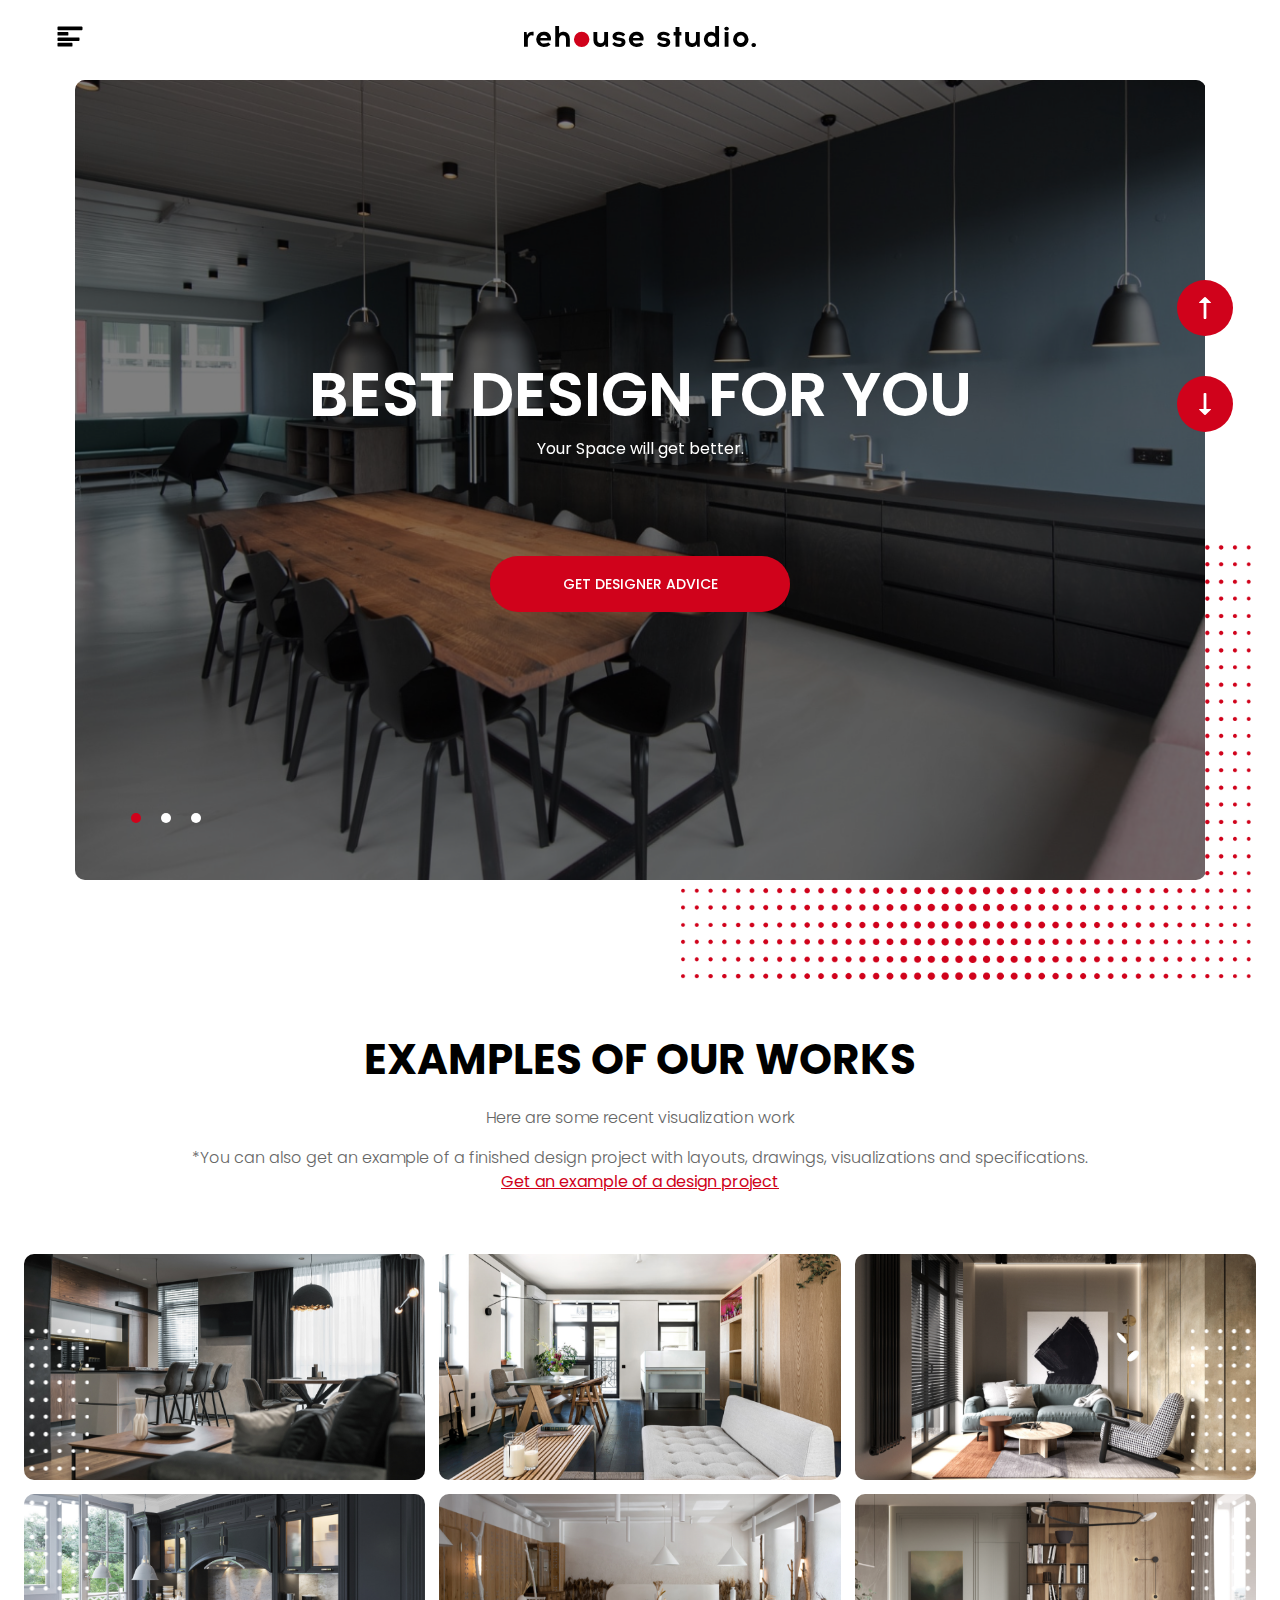
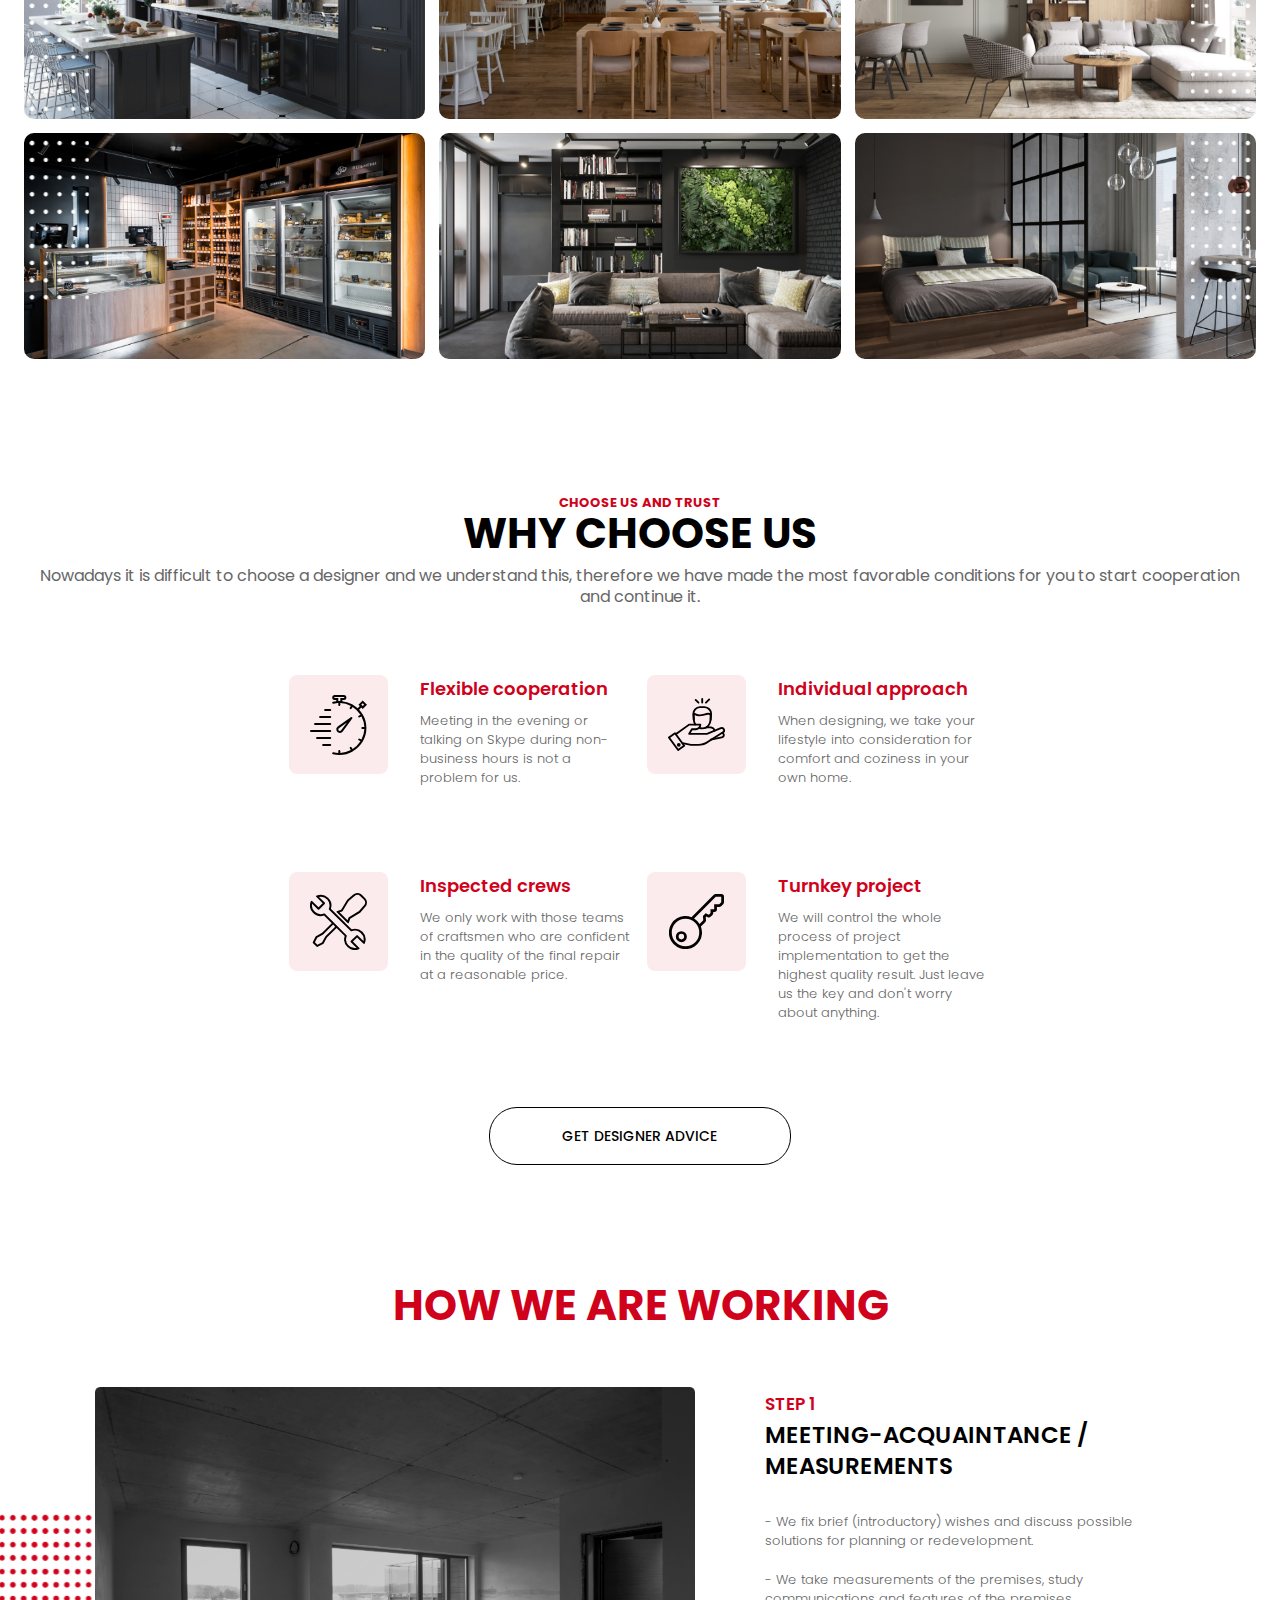
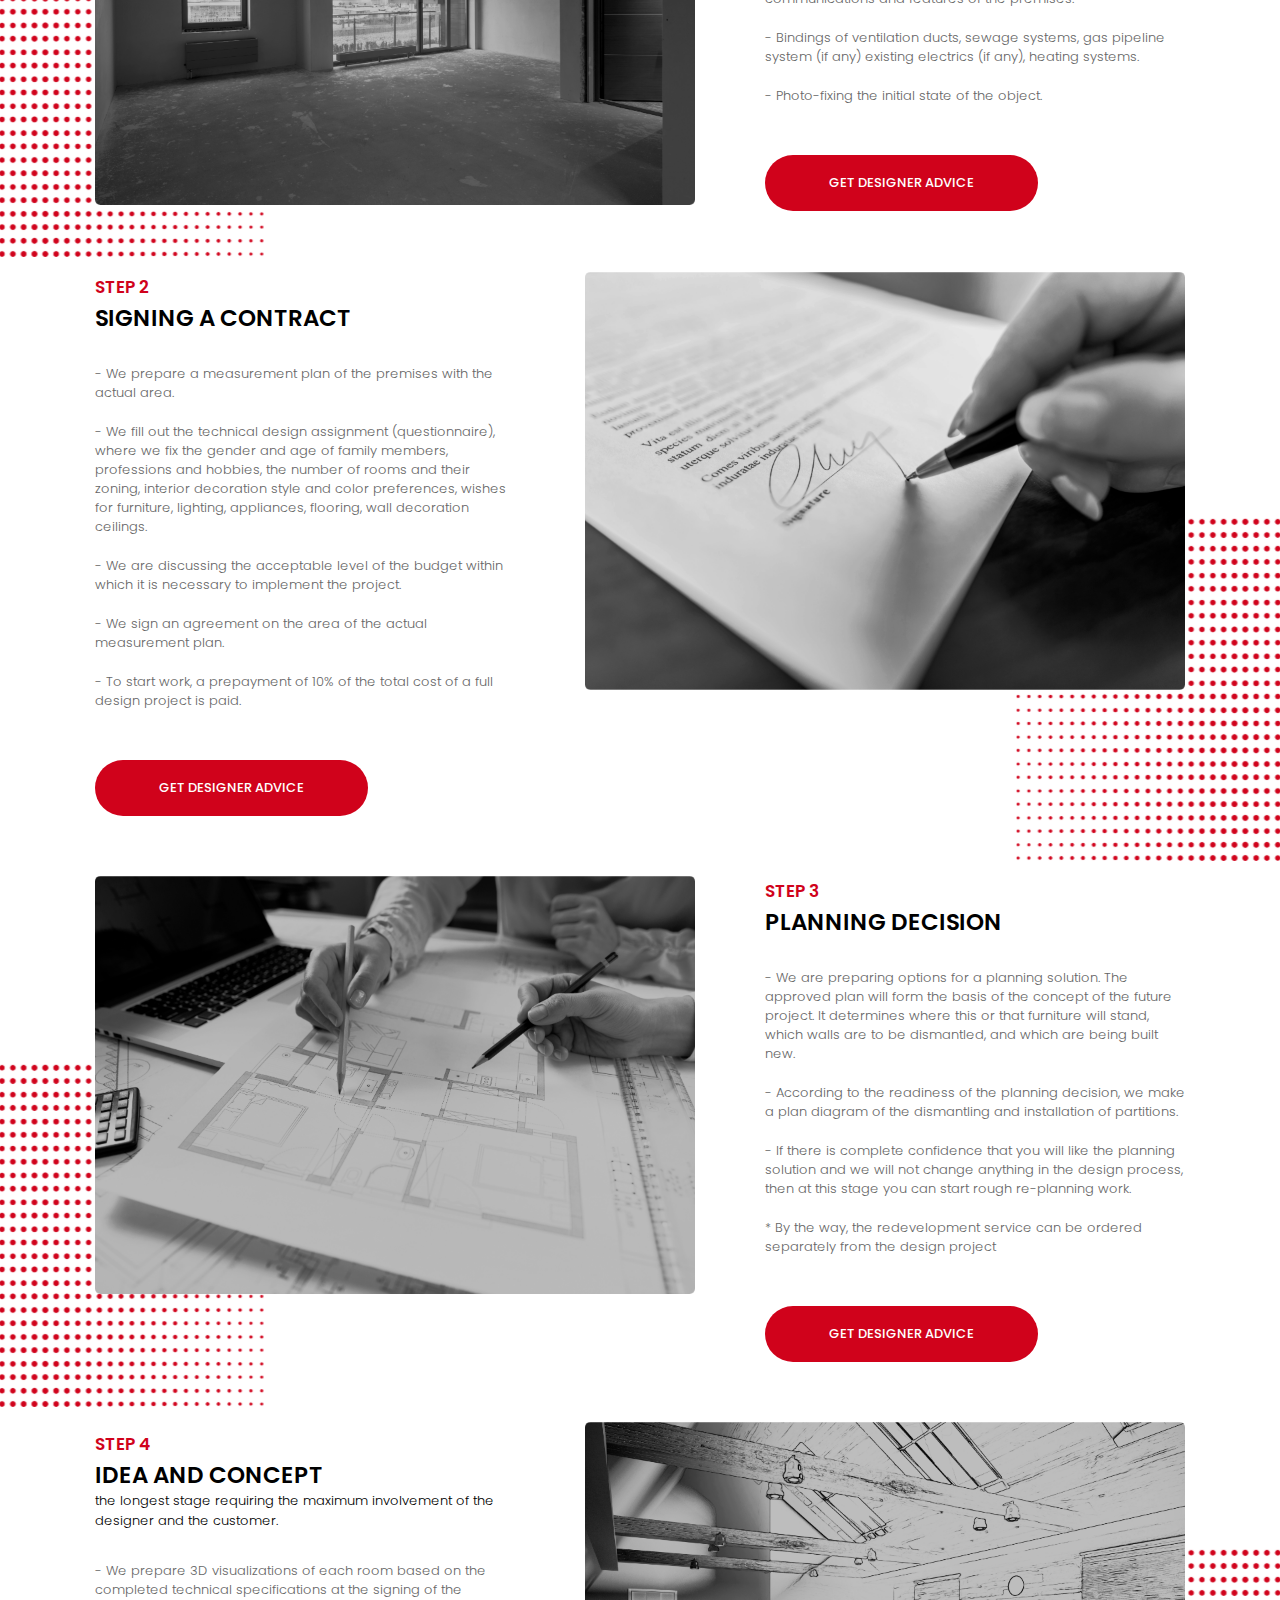
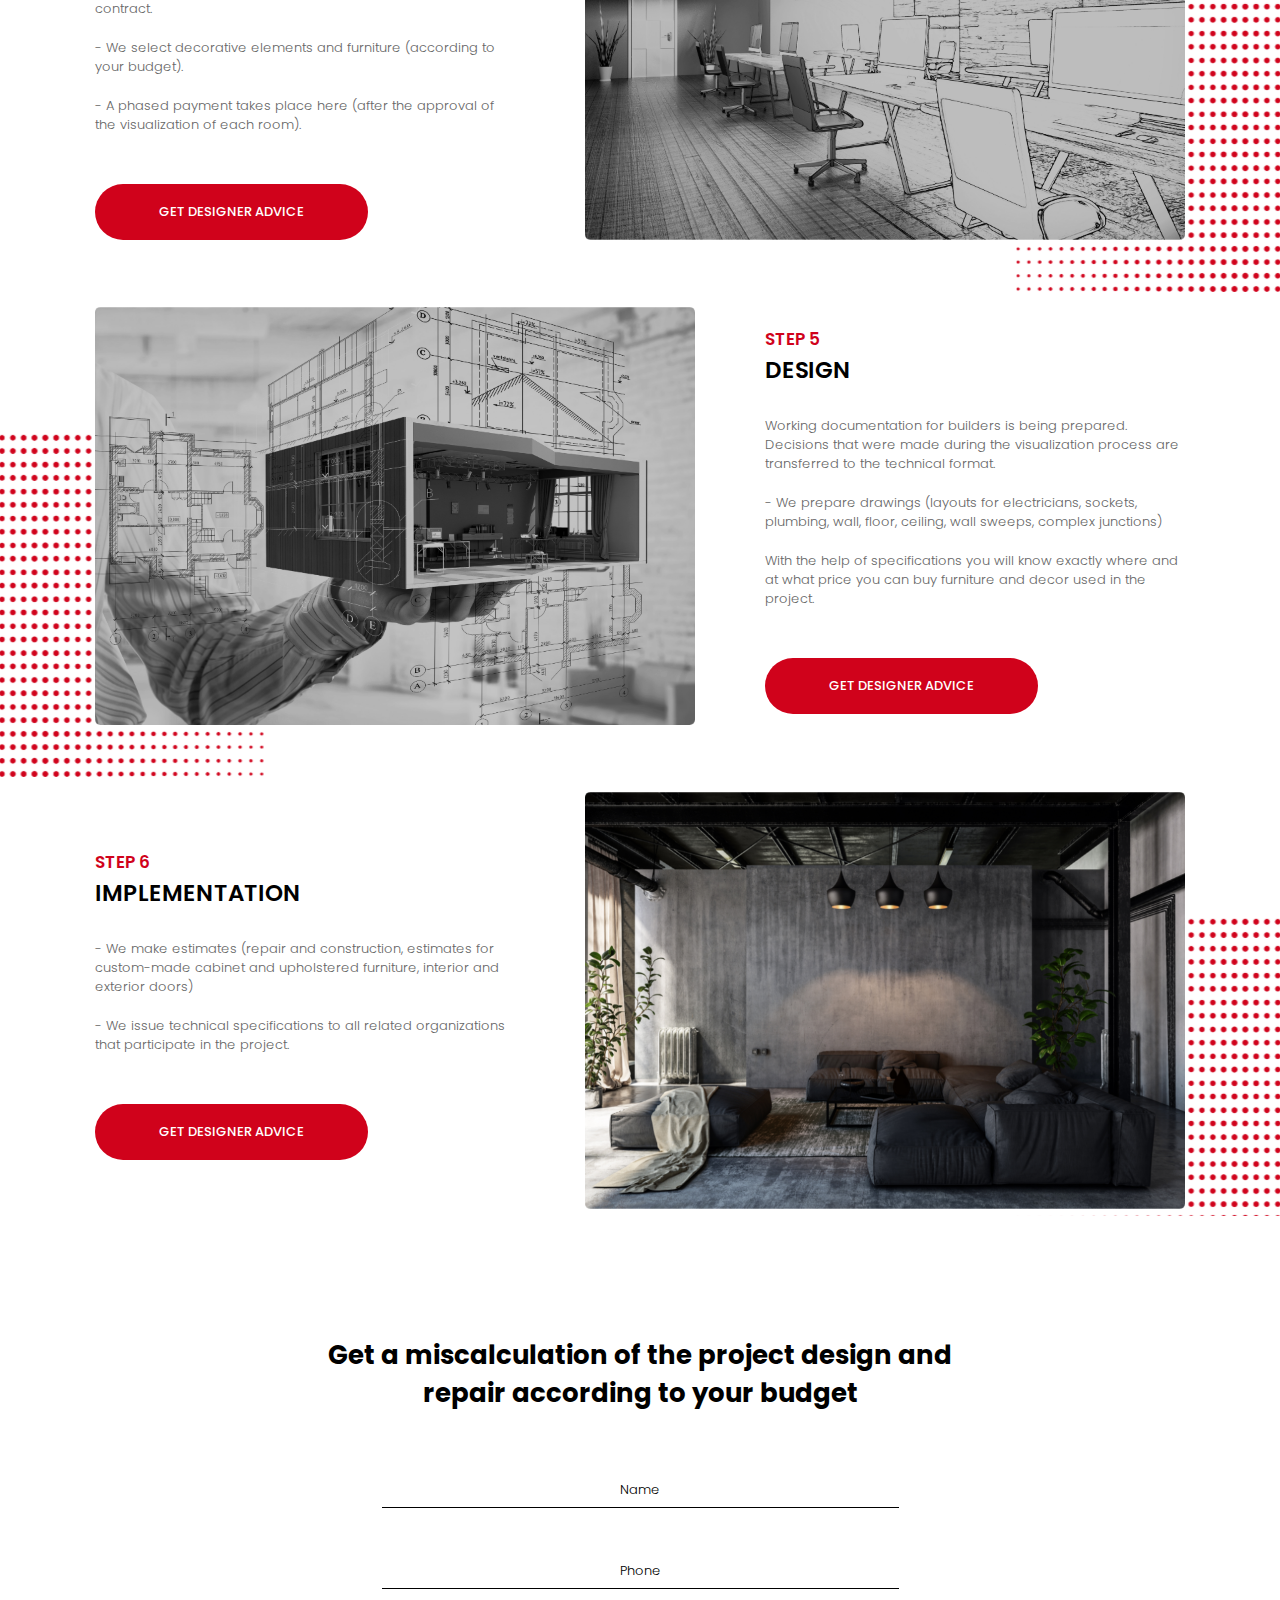
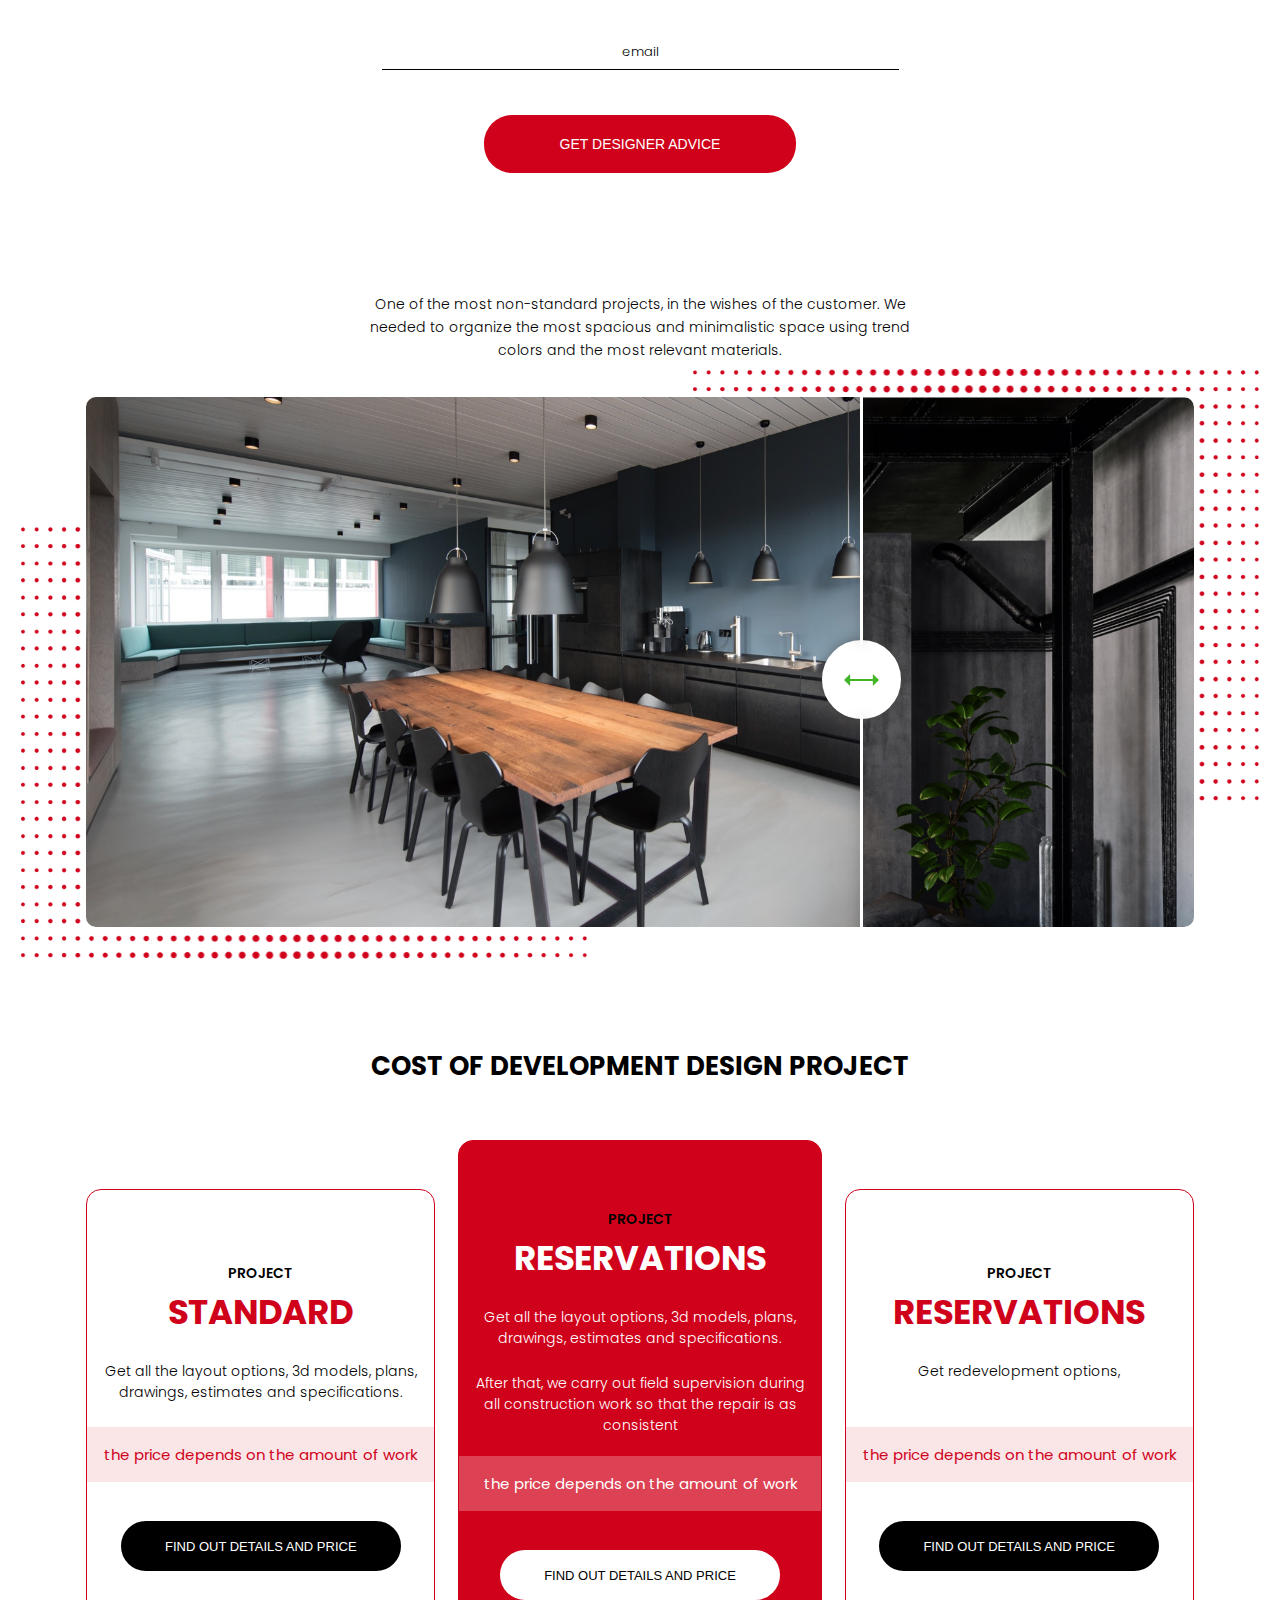
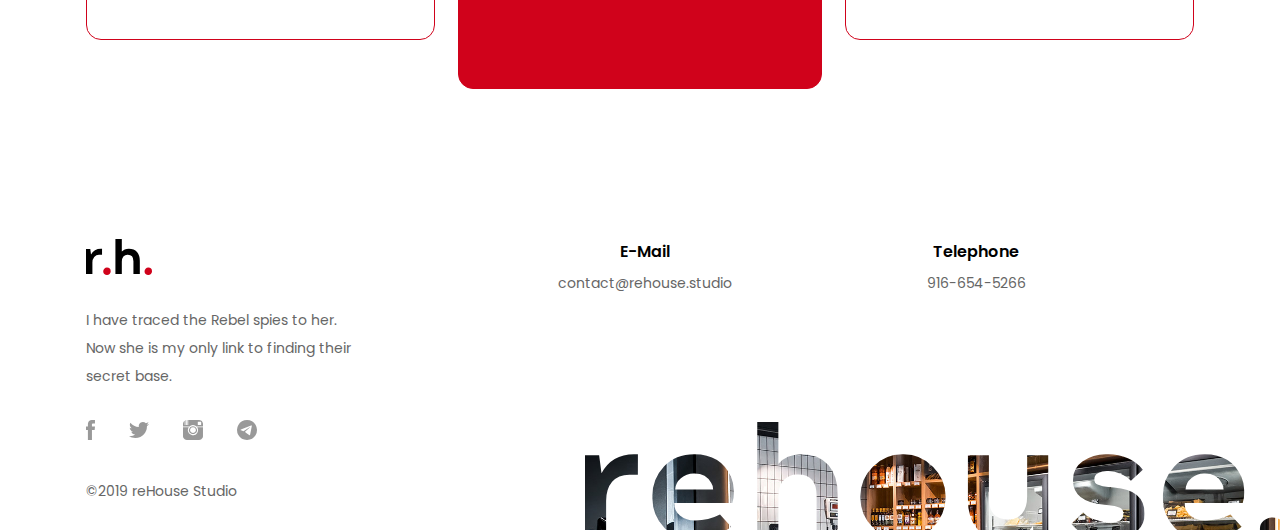
==== commit 6739938f: "teblet" ====
--- a/index.html
+++ b/index.html
@@ -276,6 +276,7 @@
                         </div>
                     </div>
                 </div>
+                <p class="showmore-work"><span>see more works</span></p>
             </div>
         </section>
 
@@ -551,20 +552,105 @@
             <h4>COST OF DEVELOPMENT DESIGN PROJECT</h4>
             <div class="costproject__container">
                 <div class="cost-project">
-                    1
+                    <p class="cost__beftitle">PROJECT
+                    </p>
+                    <p class="cost__title">STANDARD</p>
+                    <p class="cost__descr">
+                        Get all the layout options, 3d models, plans, drawings, estimates and specifications.
+                    </p>
+                    <p class="cost__line">the price depends on the amount of work</p>
+                    <button class="cost__btn">find out details and price</button>
                 </div>
                 <div class="cost-project green">
-                    1
+                    <p class="cost__beftitle">PROJECT
+                    </p>
+                    <p class="cost__title">RESERVATIONS</p>
+                    <p class="cost__descr">
+                        Get all the layout options, 3d models, plans, drawings, estimates and specifications.
+                    </p>
+                    <p class="cost__descr">
+                        After that, we carry out field supervision during all construction work so that the repair is as
+                        consistent
+                    </p>
+                    <p class="cost__line">the price depends on the amount of work</p>
+                    <button class="cost__btn">find out details and price</button>
                 </div>
                 <div class="cost-project">
-                    1
+                    <p class="cost__beftitle">PROJECT
+                    </p>
+                    <p class="cost__title">RESERVATIONS</p>
+                    <p class="cost__descr">
+                        Get redevelopment options,
+                    </p>
+                    <p class="cost__line">the price depends on the amount of work</p>
+                    <button class="cost__btn">find out details and price</button>
                 </div>
             </div>
         </section>
     </main>
 
-    <footer class="footer">
-
+    <footer class="footer" id="aaa">
+        <div class="footer__container">
+            <div class="footer__leftbox">
+                <a href="#" class="footer__logo"><img src="image/footer-logo.svg" alt="logo"></a>
+                <p>
+                    I have traced the Rebel spies to her. Now she is my only link to finding their secret base.
+                </p>
+                <ul class="footer__social">
+                    <li>
+                        <a href="#">
+                            <svg xmlns="http://www.w3.org/2000/svg" width="9" height="20" viewBox="0 0 9 20">
+                                <path id="_" data-name=""
+                                    d="M9,6.491l-.355,3.52h-2.7V20H1.906V10.011H0V6.491H1.906V4.206A5.079,5.079,0,0,1,2.217,2.4,3.5,3.5,0,0,1,3.436.731,4.162,4.162,0,0,1,5.963,0L8.956.023V3.451H6.783a.842.842,0,0,0-.554.183.978.978,0,0,0-.288.777v2.08Z"
+                                    fill="#999" />
+                            </svg>
+                        </a>
+                    </li>
+                    <li>
+                        <a href="#">
+                            <svg xmlns="http://www.w3.org/2000/svg" width="25" height="20" viewBox="0 0 25 20">
+                                <path id="_" data-name=""
+                                    d="M25,2.363a10.678,10.678,0,0,1-2.568,2.644v.647a14.435,14.435,0,0,1-.942,5.063,15.047,15.047,0,0,1-2.8,4.613,13.854,13.854,0,0,1-4.566,3.376A15.084,15.084,0,0,1,7.877,20a14.811,14.811,0,0,1-4.167-.591A14.286,14.286,0,0,1,0,17.75q.6.056,1.227.056a10.317,10.317,0,0,0,3.4-.563,10.691,10.691,0,0,0,2.968-1.575,5.175,5.175,0,0,1-2.968-1.027,4.876,4.876,0,0,1-1.8-2.489,5.172,5.172,0,0,0,.942.084,5.365,5.365,0,0,0,1.341-.169A5.1,5.1,0,0,1,1.555,9.353,5.218,5.218,0,0,1,1,7.117V7.032a4.87,4.87,0,0,0,2.34.647A5.127,5.127,0,0,1,1.67,5.865,4.895,4.895,0,0,1,1.056,3.46,4.965,4.965,0,0,1,1.741.928,14.576,14.576,0,0,0,6.393,4.641,14.633,14.633,0,0,0,12.3,6.217a5.785,5.785,0,0,1-.114-1.153,4.867,4.867,0,0,1,.685-2.532A5.142,5.142,0,0,1,14.74.689,4.993,4.993,0,0,1,17.295,0a5.1,5.1,0,0,1,2.055.422A5.044,5.044,0,0,1,21.033,1.6,10.057,10.057,0,0,0,24.287.366a4.856,4.856,0,0,1-.87,1.617,5.253,5.253,0,0,1-1.384,1.2A10.531,10.531,0,0,0,25,2.363Z"
+                                    fill="#999" />
+                            </svg>
+
+                        </a>
+                    </li>
+                    <li>
+                        <a href="#">
+                            <svg xmlns="http://www.w3.org/2000/svg" width="20" height="20" viewBox="0 0 20 20">
+                                <path id="_" data-name=""
+                                    d="M3.834,20a3.607,3.607,0,0,1-1.861-.5A4.04,4.04,0,0,1,.539,18.079,3.714,3.714,0,0,1,0,16.136V7.177H5.8a5.033,5.033,0,0,0-.643,4.617A4.922,4.922,0,0,0,7.2,14.353a4.9,4.9,0,0,0,2.075.789,5.093,5.093,0,0,0,.7.047,5.261,5.261,0,0,0,1.49-.219A5.043,5.043,0,0,0,13.395,13.9a4.88,4.88,0,0,0,1.284-1.829,5.159,5.159,0,0,0,.39-2.377,5.541,5.541,0,0,0-.895-2.537h5.8v8.982a3.767,3.767,0,0,1-.527,1.943A3.891,3.891,0,0,1,16.078,20H3.834ZM10,14.011A4.027,4.027,0,0,1,8,13.5,3.9,3.9,0,0,1,6.559,8.149,3.967,3.967,0,0,1,8,6.709a3.879,3.879,0,0,1,1.984-.537,3.817,3.817,0,0,1,1.973.537,4.005,4.005,0,0,1,1.434,1.44A3.892,3.892,0,0,1,11.961,13.5,3.917,3.917,0,0,1,10,14.011ZM9.988,7.2a2.856,2.856,0,0,0-1.456.388A2.919,2.919,0,0,0,7.477,8.64a2.9,2.9,0,0,0,0,2.9,3.014,3.014,0,0,0,1.055,1.063,2.789,2.789,0,0,0,1.456.4,2.85,2.85,0,0,0,1.457-.389A2.914,2.914,0,0,0,12.5,11.565a2.919,2.919,0,0,0,0-2.914,2.9,2.9,0,0,0-1.055-1.063A2.858,2.858,0,0,0,9.988,7.2Zm9.991-.662H13.83a.4.4,0,0,1-.321-.137,5.292,5.292,0,0,0-2.271-1.235,4.98,4.98,0,0,0-2.523.012A5.436,5.436,0,0,0,6.445,6.422a.332.332,0,0,1-.23.114H.138L.022,6.514V5.646c0,.033,0,.044-.007.047S0,5.283,0,4.595A10.184,10.184,0,0,1,.046,3.542,3.718,3.718,0,0,1,1.582.777L1.674.754V4.937h.8V.617A.613.613,0,0,1,2.523.309.866.866,0,0,1,2.844.16L3.05.114V4.937h.826V.023H4.4V4.937h.825V0H16.078a3.753,3.753,0,0,1,1.915.514A4.071,4.071,0,0,1,19.415,1.9a3.658,3.658,0,0,1,.563,1.874c.015.367.022.816.022,1.372l-.007.477c-.008.547-.012.816-.014.917ZM16.485,1.657c-.341,0-.692,0-1.073.012a.581.581,0,0,0-.458.183.7.7,0,0,0-.161.48v2.1a.635.635,0,0,0,.172.468.611.611,0,0,0,.447.172h2.111a.594.594,0,0,0,.642-.64V2.309a.634.634,0,0,0-.172-.469.607.607,0,0,0-.447-.171C17.173,1.661,16.826,1.657,16.485,1.657Z"
+                                    transform="translate(0 0)" fill="#999" />
+                            </svg>
+
+                        </a>
+                    </li>
+                    <li>
+                        <a href="#">
+                            <svg xmlns="http://www.w3.org/2000/svg" width="20" height="20" viewBox="0 0 20 20">
+                                <path id="_" data-name=""
+                                    d="M10,20a9.934,9.934,0,0,1-8.64-4.936A10.053,10.053,0,0,1,0,10.012,9.754,9.754,0,0,1,1.36,4.96,9.928,9.928,0,0,1,4.948,1.372,10.137,10.137,0,0,1,10,0V.023A9.937,9.937,0,0,1,18.64,4.96,9.745,9.745,0,0,1,20,10.012a10.043,10.043,0,0,1-1.36,5.052A9.934,9.934,0,0,1,10,20ZM12.845,7.269c.054,0,.081.031.081.091l-.138.205-4.754,4.3v.046l1.554,1.234,2.56,1.943a.822.822,0,0,0,.341.082.612.612,0,0,0,.208-.036.627.627,0,0,0,.3-.206,1.5,1.5,0,0,1,.092-.16L14.869,5.76c0-.182-.069-.29-.206-.32a.534.534,0,0,0-.142-.018,1.035,1.035,0,0,0-.269.041l-.206.068L3.9,9.509a.912.912,0,0,0-.239.172.26.26,0,0,0-.08.239.456.456,0,0,0,.229.32l.205.114,2.515.845L12.583,7.36l.16-.068A.3.3,0,0,1,12.845,7.269Z"
+                                    transform="translate(0 0)" fill="#999" />
+                            </svg>
+
+                        </a>
+                    </li>
+                </ul>
+                <p>©2019 reHouse Studio</p>
+            </div>
+            <div class="footer__rightbox">
+                <div class="footer__rightboxinfo">
+                    <p class="title">E-Mail</p>
+                    <a href="mailto:contact@rehouse.studio">contact@rehouse.studio</a>
+                </div>
+                <div class="footer__rightboxinfo">
+                    <p class="title">Telephone</p>
+                    <a href="tel:9166545266">916-654-5266</a>
+                </div>
+            </div>
+        </div>
+        <img src="image/footer-pic.svg" alt="image" class="footerbottompic">
     </footer>
 
 
--- a/css/common.css
+++ b/css/common.css
@@ -1002,6 +1002,8 @@
 /* COST */
 .costproject {
     position: relative;
+    padding-bottom: 150px;
+
 }
 
 .costproject__container {
@@ -1024,7 +1026,253 @@
     align-items: center;
 }
 
+.cost-project {
+    width: 31.5%;
+    border-radius: 15px;
+    -webkit-border-radius: 15px;
+    -moz-border-radius: 15px;
+    -ms-border-radius: 15px;
+    -o-border-radius: 15px;
+    background-color: #fff;
+    padding: 68px 0 68px 0;
+    border: 1px solid #D0021B;
+    box-sizing: border-box;
+    text-align: center;
+}
+
+.cost-project.green {
+    width: 32.8%;
+    background-color: #D0021B;
+    padding: 63px 0 88px 0;
+}
+
+.cost__beftitle {
+    font-size: 14px;
+    font-weight: 600;
+    line-height: 30px;
+    margin: 0;
+    text-transform: uppercase;
+}
+
+.cost__title {
+    text-transform: uppercase;
+    font-size: 48px;
+    font-weight: 700;
+    line-height: 48px;
+    margin: 0 0 27px 0;
+    color: #D0021B;
+}
+
+.cost__descr {
+    max-width: 380px;
+    margin: 0 auto 38px;
+    font-size: 15px;
+    font-weight: 300;
+    min-height: 46px;
+}
+
+.cost__line {
+    color: #D0021B;
+    background-color: #fae5e7;
+    margin: 0 0 39px 0;
+    font-size: 15px;
+    padding: 22px 0;
+}
+
+.cost__btn {
+    display: flex;
+    align-items: center;
+    justify-content: center;
+    border-radius: 28px;
+    -webkit-border-radius: 28px;
+    -moz-border-radius: 28px;
+    -ms-border-radius: 28px;
+    -o-border-radius: 28px;
+    background-color: #000;
+    text-transform: uppercase;
+    color: #fff;
+    font-size: 13px;
+    border: none;
+    outline: none;
+    margin: 0 auto;
+    width: 300px;
+    height: 56px;
+    cursor: pointer;
+    transition: .5s;
+    -webkit-transition: .5s;
+    -moz-transition: .5s;
+    -ms-transition: .5s;
+    -o-transition: .5s;
+    border: 2px solid #000;
+}
+
+.cost__btn:hover {
+    border: 2px solid #000;
+    background-color: #fff;
+    color: #000;
+    box-shadow: 0 10px 10px #c6c6c6;
+}
+
+.cost-project.green .cost__title {
+    color: #fff;
+    margin-bottom: 46px;
+}
+
+.cost-project.green .cost__descr {
+    color: #fff;
+}
+
+.cost-project.green .cost__line {
+    background-color: #dc4254;
+    color: #fff;
+}
+
+.cost-project.green .cost__btn {
+    background-color: #fff;
+    color: #000;
+    border: 2px solid #fff;
+}
+
+.cost-project.green .cost__btn:hover {
+    box-shadow: none;
+    background-color: #D0021B;
+    color: #fff;
+    box-shadow: 0 10px 10px #a73939;
+}
+
 /* COST END */
+/* footer */
+footer.footer {
+    padding: 50px 0 65px 0;
+    position: relative;
+    overflow: hidden;
+}
+
+.footer__container {
+    margin: 0 auto;
+    width: 86.5%;
+}
+
+.footer__container {
+    display: -ms-flexbox;
+    display: flex;
+    -ms-flex-wrap: wrap;
+    flex-wrap: wrap;
+}
+
+.footer__leftbox {
+    -ms-flex: 0 0 42.6%;
+    flex: 0 0 42.6%;
+    max-width: 42.6%;
+    box-sizing: border-box;
+}
+
+.footer__rightbox {
+    -ms-flex: 0 0 57.4%;
+    flex: 0 0 57.4%;
+    max-width: 57.4%;
+    box-sizing: border-box;
+}
+
+.footer__logo {
+    display: inline-block;
+    margin-bottom: 24px;
+}
+
+.footer__leftbox p {
+    max-width: 270px;
+    font-size: 14px;
+    color: #666666;
+    line-height: 28px;
+    margin: 0;
+}
+
+.footer__social {
+    padding: 0;
+    margin: 45px 0 55px 0;
+    list-style-type: none;
+}
+
+.footer__social li {
+    display: inline-block;
+    vertical-align: middle;
+}
+
+.footer__social li:not(:last-child) {
+    margin-right: 30px;
+}
+
+.footer__social li a {
+    text-decoration: none;
+
+}
+
+.footer__social li a svg {
+    max-width: 20px;
+}
+
+.footer__social li a svg path {
+    transition: .5s;
+    -webkit-transition: .5s;
+    -moz-transition: .5s;
+    -ms-transition: .5s;
+    -o-transition: .5s;
+}
+
+.footer__social li a svg:hover path {
+    fill: #D0021B;
+}
+
+.footer__rightboxinfo {
+    display: inline-block;
+    text-align: center;
+}
+
+.footer__rightboxinfo:first-child {
+    margin-right: 30%;
+}
+
+.footer__rightboxinfo .title {
+    margin: 0 0 5px 0;
+    font-size: 16px;
+    font-weight: 600;
+    line-height: 25px;
+}
+
+.footer__rightboxinfo a {
+    font-size: 14px;
+    line-height: 28px;
+    display: block;
+    text-decoration: none;
+    color: #666;
+    transition: .3s;
+    -webkit-transition: .3s;
+    -moz-transition: .3s;
+    -ms-transition: .3s;
+    -o-transition: .3s;
+}
+
+.footer__rightboxinfo a:hover {
+    color: #D0021B;
+}
+
+footer.footer .footerbottompic {
+    position: absolute;
+    bottom: -10px;
+    right: -5px;
+}
+
+.showmore-work {
+    display: none;
+}
+
+.showmore-work span {
+    text-decoration: underline;
+}
+
+/* footer END*/
+
+
 
 
 
--- a/css/responsive.css
+++ b/css/responsive.css
@@ -0,0 +1,608 @@
+@media(max-width: 1550.8px) {
+    header.header {
+        height: 80px;
+    }
+
+    .bigslider,
+    .bigslider__slide.slick-slide {
+        height: calc(100vh - 100px);
+    }
+
+    h3 {
+        font-size: 42px;
+        line-height: 60px;
+    }
+
+    .whoverbox__title {
+        font-size: 22px;
+        margin-bottom: 25px;
+    }
+
+    .whoverbox__descr {
+        margin-bottom: 35px;
+    }
+
+    .workbox__hoverbox {
+        padding: 9% 10%;
+    }
+
+
+    .howworking-sect .howworking__row:nth-child(odd) .howworking__coltext {
+        padding-left: 70px;
+    }
+
+    .howworking-sect .howworking__row:nth-child(even) .howworking__coltext {
+        padding-right: 70px;
+    }
+
+    .howworking__row:after {
+        width: 450px;
+        height: 450px;
+        bottom: -45px;
+    }
+
+    .formsection form .title,
+    .costproject h4 {
+        font-size: 26px;
+    }
+
+    footer.footer {
+        padding-bottom: 25px;
+    }
+
+
+}
+
+@media(max-width: 1440.8px) {
+
+    .cost__title,
+    .cost-project.green .cost__title {
+        font-size: 34px;
+        margin-bottom: 25px;
+    }
+
+    .cost__descr {
+        font-size: 14px;
+        padding: 0 10px;
+        margin-bottom: 20px;
+    }
+
+    .cost__line {
+        padding: 16px 0;
+    }
+
+    .cost__btn {
+        width: 280px;
+        height: 50px;
+    }
+
+    footer.footer {
+        margin-top: 100px;
+    }
+
+    footer.footer .footerbottompic {
+        max-width: 700px;
+    }
+
+    .footer__social {
+        margin: 30px 0;
+    }
+
+    .ourworks__works .right-pic {
+        right: -60px;
+    }
+
+    .ourworks__works .left-pic {
+        left: -60px;
+    }
+
+    .twentytwenty-wrapper:after {
+        left: -67px;
+    }
+
+    .twentytwenty-wrapper:after {
+        bottom: -32px;
+    }
+
+    .after-before {
+        width: 86.5%;
+    }
+
+    .whoverbox__title {
+        font-size: 20px;
+        margin-bottom: 20px;
+        line-height: 28px;
+    }
+
+    .whoverbox__inf img {
+        width: 30px;
+    }
+
+    .whoverbox__inf span {
+        font-size: 16px;
+    }
+
+    .whoverbox__descr {
+        margin-bottom: 25px;
+    }
+
+
+
+
+
+    .chooseus,
+    .howworking,
+    .formsection,
+    .after-before,
+    .costproject {
+        padding-top: 120px;
+        padding-bottom: 0;
+    }
+}
+
+@media(max-width: 1199.8px) {
+
+    .bigslider,
+    .bigslider__slide.slick-slide {
+        max-height: 500px;
+        min-height: initial;
+    }
+
+    .slide__text h2 {
+        line-height: 70px;
+        font-size: 44px;
+    }
+
+    .mainslider__reddots {
+        width: 450px;
+        height: 450px;
+        bottom: -40px;
+    }
+
+    .bigslider .slick-arrow {
+        width: 40px;
+        height: 40px;
+    }
+
+    .bigslider .slick-arrow {
+        right: -19.5px;
+    }
+
+    .bigslider .slick-arrow.slick-next {
+        top: calc(25% + 65px);
+    }
+
+    .bigslider .slick-dots li {
+        margin-right: 15px;
+    }
+
+    .bigslider .slick-dots {
+        left: 4%;
+        bottom: 4%;
+    }
+
+    .choose-content {
+        max-width: 80%;
+    }
+
+    .choose__picbox {
+        width: 70px;
+        height: 70px;
+    }
+
+    .choose__picbox img {
+        max-width: 45px;
+    }
+
+    .choose__textbox {
+        width: calc(100% - 75px);
+    }
+
+    .choose-box {
+        margin-bottom: 50px;
+    }
+
+    .slide__link {
+        margin-top: 70px;
+    }
+
+    .ourworks__works .right-pic,
+    .ourworks__works .left-pic {
+        display: none;
+    }
+
+    .whoverbox__title {
+        font-size: 16px;
+        margin-bottom: 15px;
+        line-height: 24px;
+    }
+
+    .whoverbox__inf img {
+        width: 24px;
+    }
+
+    .whoverbox__descr {
+        margin-bottom: 15px;
+    }
+
+    .howworking__row:after {
+        display: none;
+    }
+
+    .howworking__coltext .step {
+        font-size: 16px;
+        line-height: 26px;
+    }
+
+    .howworking__coltext .title {
+        font-size: 20px;
+        line-height: 28px;
+    }
+
+    .howworking__coltext ul {
+        margin-top: 15px;
+    }
+
+    .howworking__coltext ul li:not(:last-child) {
+        margin-bottom: 10px;
+    }
+
+    .howworking__colpic,
+    .howworking__coltext {
+        flex: 0 0 50%;
+        max-width: 50%;
+    }
+
+    .howworking__coltext a {
+        margin-top: 30px;
+    }
+
+    .howworking-sect .howworking__row:nth-child(odd) .howworking__coltext {
+        padding-left: 40px;
+    }
+
+    .howworking__coltext .subtitle {
+        margin-bottom: 20px;
+    }
+
+    .costproject h4 {
+        margin-bottom: 35px;
+    }
+
+    .cost__title,
+    .cost-project.green .cost__title {
+        font-size: 28px;
+        margin-bottom: 15px;
+    }
+
+    .cost__btn {
+        width: 90%;
+        height: 46px;
+    }
+
+    .cost__line {
+        font-size: 13px;
+    }
+
+    .cost__descr {
+        margin-bottom: 10px;
+    }
+
+    .cost-project.green,
+    .cost-project {
+        padding: 30px 0 50px 0;
+    }
+
+    .cost__line {
+        padding: 10px 5px;
+    }
+
+
+
+
+
+
+
+    h3 {
+        font-size: 38px;
+        line-height: 50px;
+    }
+
+    .slide__link,
+    .howworking__coltext a,
+    .formsection form input[type="submit"],
+    .choose-content>a {
+        width: 250px;
+        height: 46px;
+        font-size: 12px;
+    }
+}
+
+@media(max-width: 1024.8px) {
+    .whoverbox__seemore {
+        font-size: 14px;
+    }
+}
+
+@media(max-width: 991.8px) {
+    header.header {
+        height: 60px;
+    }
+
+    .header__logo img {
+        max-width: 170px;
+    }
+
+    .header__nav {
+        left: 40px;
+    }
+
+    .bigslider,
+    .bigslider__slide.slick-slide {
+        height: 400px;
+    }
+
+    .bigslider {
+        width: 100%;
+    }
+
+    .twentytwenty-wrapper:before,
+    .twentytwenty-wrapper:after {
+        display: none;
+    }
+
+    .mainslider__reddots {
+        width: 300px;
+        height: 300px;
+        bottom: -25px;
+        right: 19px;
+    }
+
+    .slide__text h2 {
+        line-height: 60px;
+        font-size: 32px;
+    }
+
+    .header__nav img {
+        width: 22px;
+    }
+
+    .bigslider .slick-arrow {
+        background-size: 16px;
+    }
+
+    h3 {
+        font-size: 32px;
+        line-height: 42px;
+    }
+
+    .work-col {
+        -ms-flex: 0 0 50%;
+        flex: 0 0 50%;
+        max-width: 50%;
+    }
+
+    .work-row .work-col:nth-child(n + 5) {
+        display: none;
+    }
+
+    .showmore-work {
+        display: block;
+        text-align: center;
+    }
+
+    .choose-content {
+        max-width: 100%;
+    }
+
+    .howworking__colpic,
+    .howworking__coltext {
+        flex: 0 0 100%;
+        max-width: 100%;
+    }
+
+    .howworking-sect .howworking__row:nth-child(odd) .howworking__coltext {
+        padding-left: 0;
+        margin-top: 20px;
+    }
+
+    .howworking-sect .howworking__row:nth-child(even) .howworking__colpic {
+        order: 1;
+    }
+
+    .howworking-sect {
+        width: 100%;
+    }
+
+    .howworking-sect .howworking__row:nth-child(even) .howworking__coltext {
+        padding-right: 0;
+        margin-top: 20px;
+    }
+
+    .formsection form {
+        max-width: 100%;
+    }
+
+    .after-before {
+        width: 100%;
+    }
+
+    .costproject__container .cost-project:first-child {
+        order: 2;
+    }
+
+    .costproject__container .cost-project:nth-child(2) {
+        order: 1;
+    }
+
+    .costproject__container .cost-project:nth-child(3) {
+        order: 3;
+    }
+
+    .costproject__container {
+        flex-wrap: wrap;
+        justify-content: center;
+    }
+
+    .cost-project {
+        width: 46%;
+        margin: 0 2%;
+    }
+
+    .cost-project.green {
+        width: 50%;
+        margin: 0 15%;
+        margin-bottom: 20px;
+    }
+
+    .cost-project.green,
+    .cost-project {
+        padding: 50px 0 70px 0;
+    }
+
+    .cost__descr {
+        min-height: 65px;
+    }
+
+    .footer__leftbox {
+        -ms-flex: 0 0 35%;
+        flex: 0 0 35%;
+        max-width: 35%;
+    }
+
+    .footer__rightbox {
+        -ms-flex: 0 0 65%;
+        flex: 0 0 65%;
+        max-width: 65%;
+        display: flex;
+        justify-content: space-between;
+    }
+
+    .footer__rightboxinfo:first-child {
+        margin: 0;
+    }
+
+    footer.footer .footerbottompic {
+        max-width: 60%;
+    }
+
+
+
+
+
+
+
+    .ourworks__topsect,
+    .howworking h3 {
+        margin-bottom: 30px;
+    }
+
+    .ourworks,
+    .chooseus,
+    .howworking,
+    .formsection,
+    .after-before {
+        padding: 100px 40px 0 40px;
+        box-sizing: border-box;
+    }
+
+    .mainslider {
+        padding-left: 40px;
+        padding-right: 40px;
+    }
+}
+
+@media(max-width: 767.8px) {
+    .header__nav {
+        display: flex;
+        font-style: italic;
+    }
+
+    .chooseus-col {
+        -ms-flex: 0 0 100%;
+        flex: 0 0 100%;
+        max-width: 100%;
+    }
+}
+
+@media(max-width: 575.8px) {
+    .header__nav {
+        left: 15px;
+    }
+
+    .mainslider {
+        padding-left: 15px;
+        padding-right: 15px;
+    }
+
+    .mainslider__reddots {
+        right: 0;
+    }
+
+    .bigslider,
+    .bigslider__slide.slick-slide {
+        height: calc(100vh - 60px);
+        max-height: calc(100vh - 60px);
+    }
+
+    .slide__text h2 {
+        line-height: 45px;
+        font-size: 34px;
+    }
+
+    .bigslider .slick-dots {
+        left: 0;
+        right: 0;
+        text-align: center;
+    }
+
+    .mainslider__reddots {
+        display: none;
+    }
+
+    .cost-project {
+        width: 100%;
+    }
+
+    .work-col {
+        -ms-flex: 0 0 100%;
+        flex: 0 0 100%;
+        max-width: 100%;
+    }
+
+    .whoverbox__title {
+        font-size: 21px;
+        margin-bottom: 30px;
+    }
+
+    .whoverbox__descr {
+        margin-bottom: 25px;
+    }
+
+    .workbox__hoverbox .text-right {
+        text-align: center;
+    }
+
+
+
+    .ourworks,
+    .chooseus,
+    .howworking,
+    .formsection,
+    .after-before {
+        padding: 80px 15px 0 15px;
+    }
+
+    .ourworks__topsect {
+        margin-bottom: 45px;
+    }
+
+    .ourworks__topsect p {
+        font-size: 15px;
+    }
+
+    h3 {
+        font-size: 25px;
+        line-height: 38px;
+    }
+}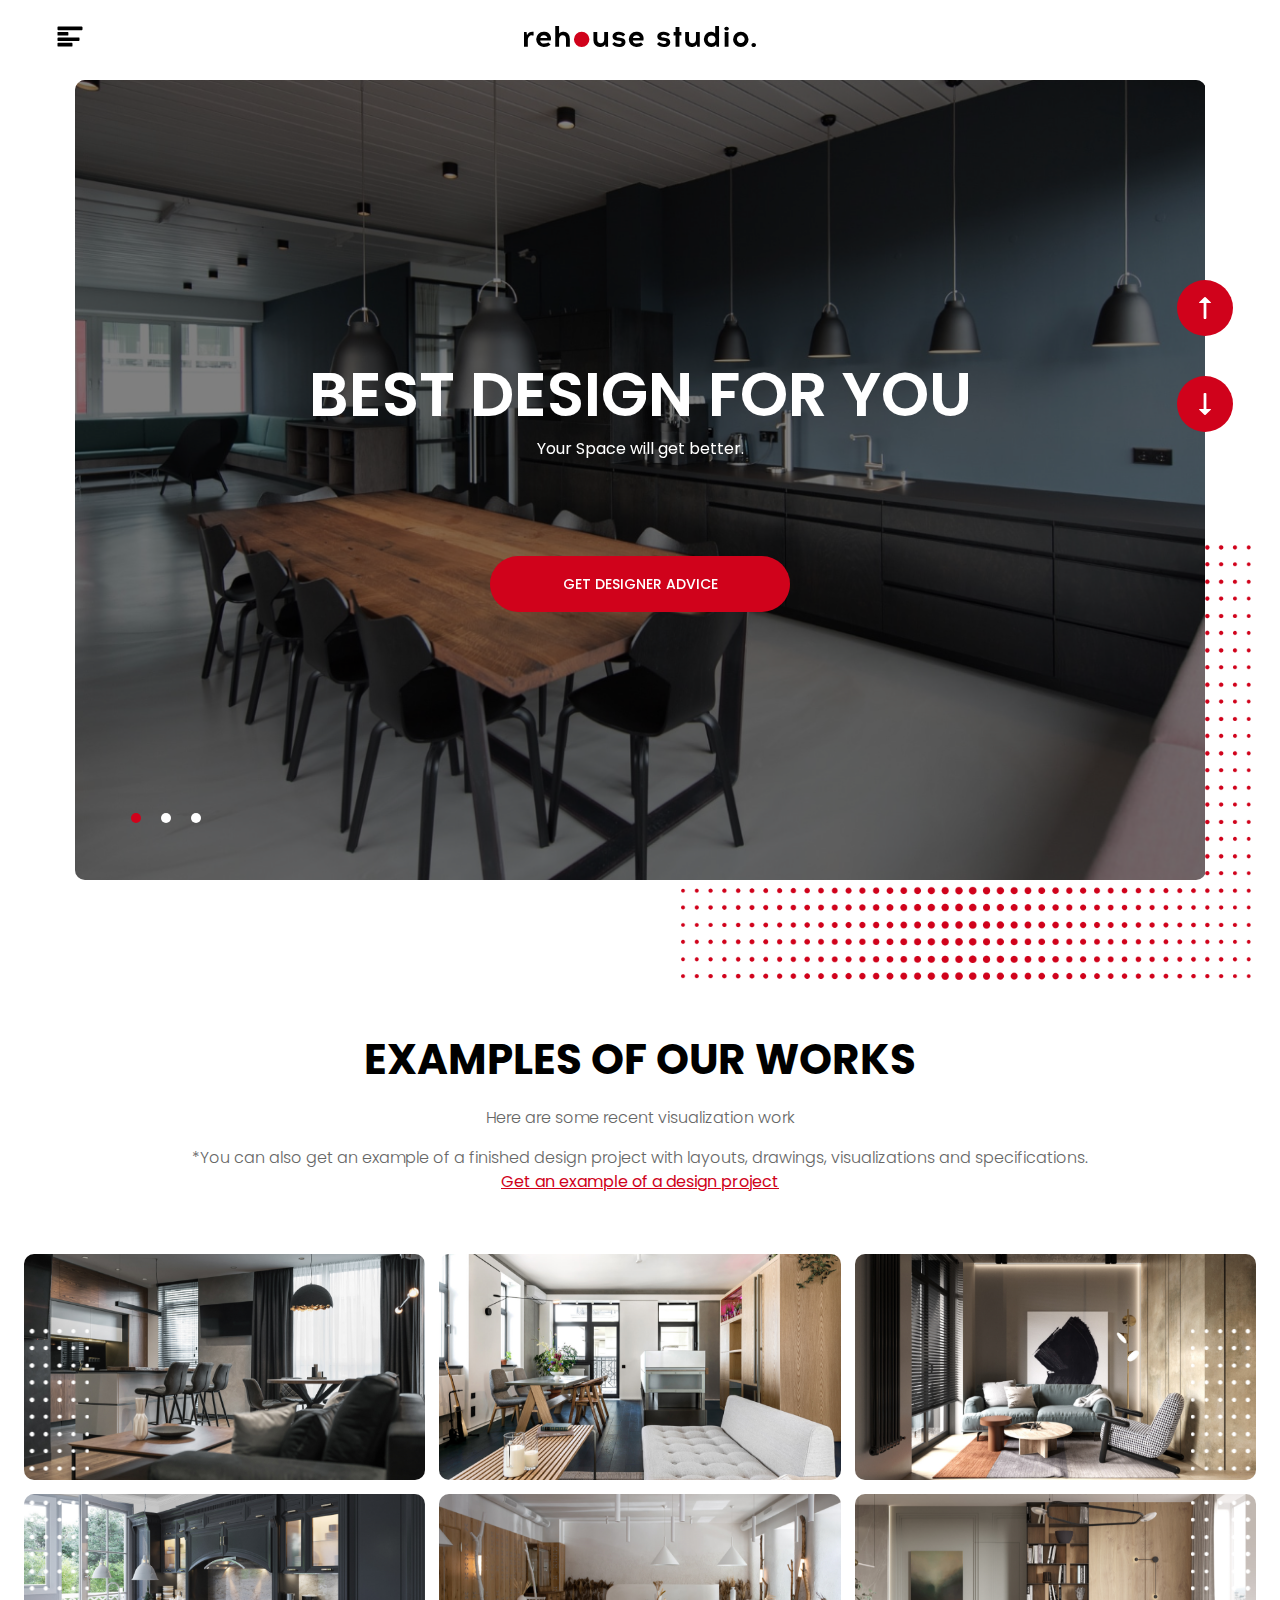
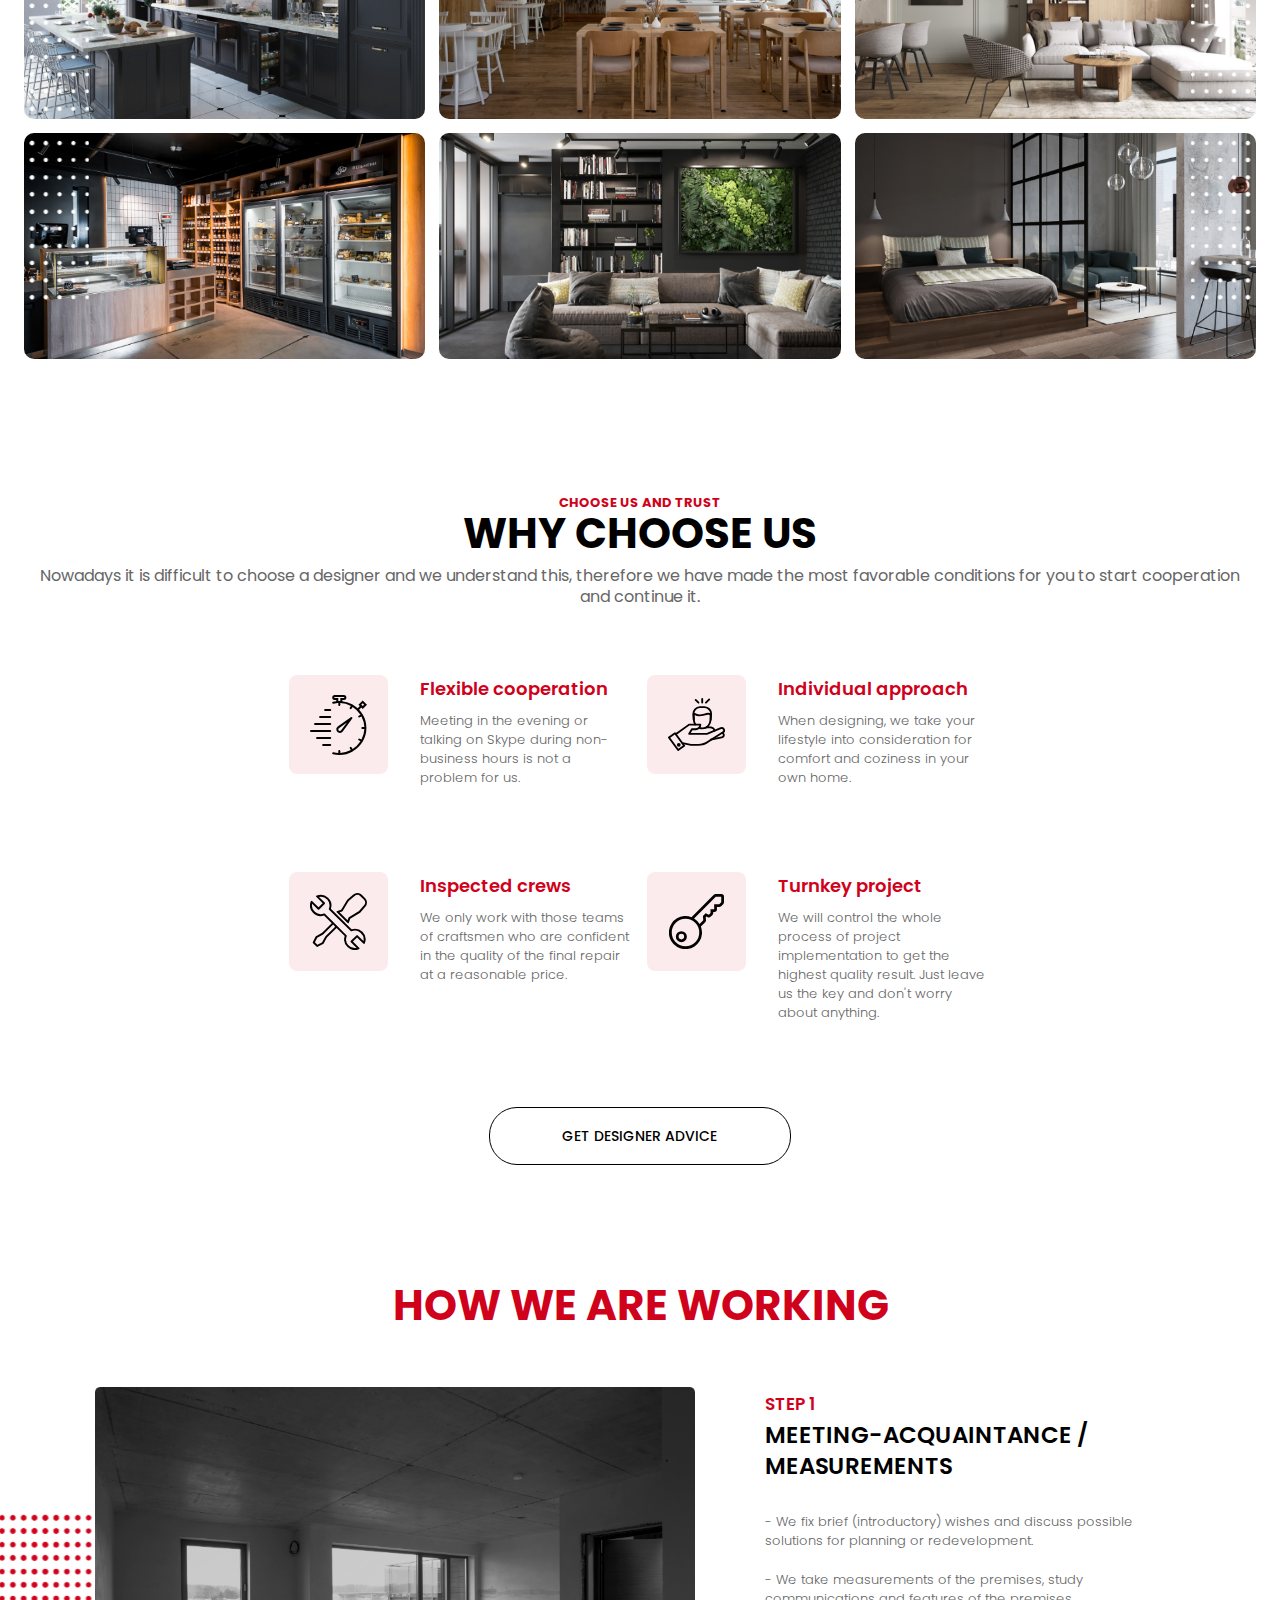
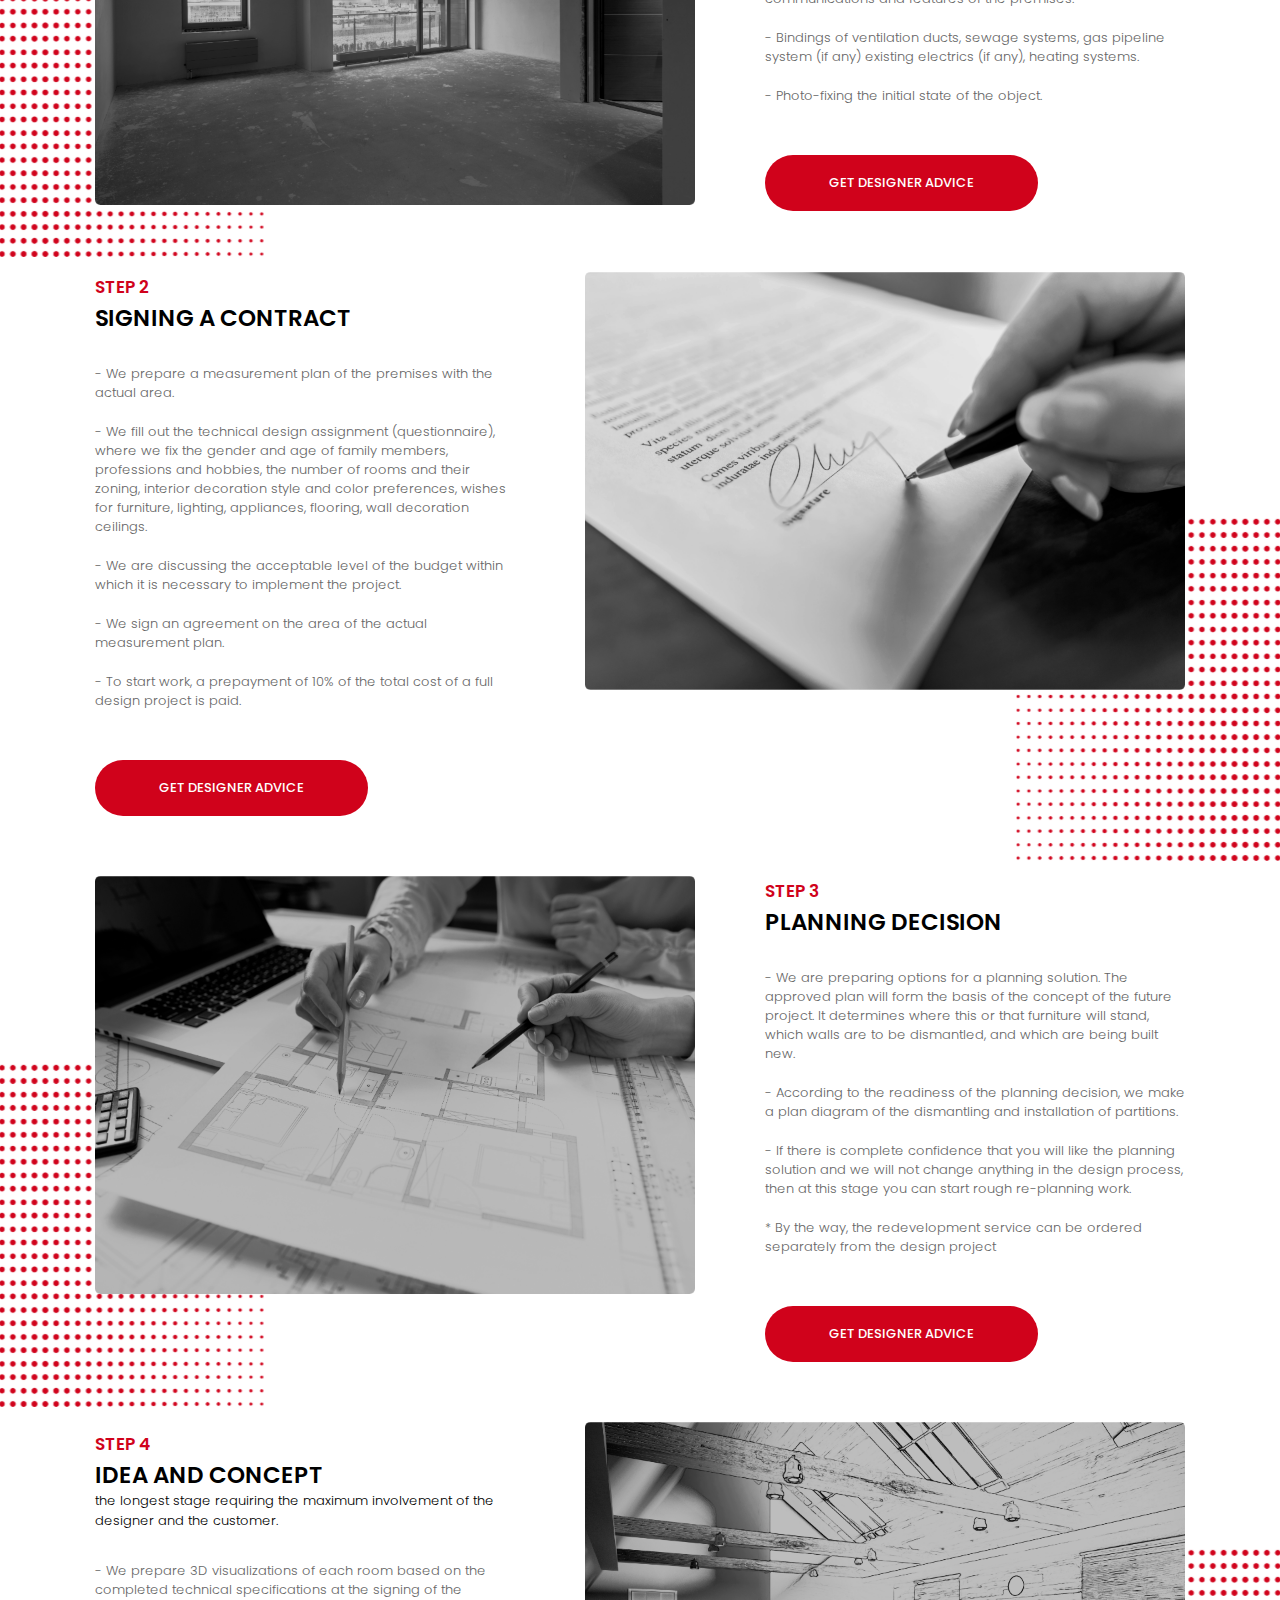
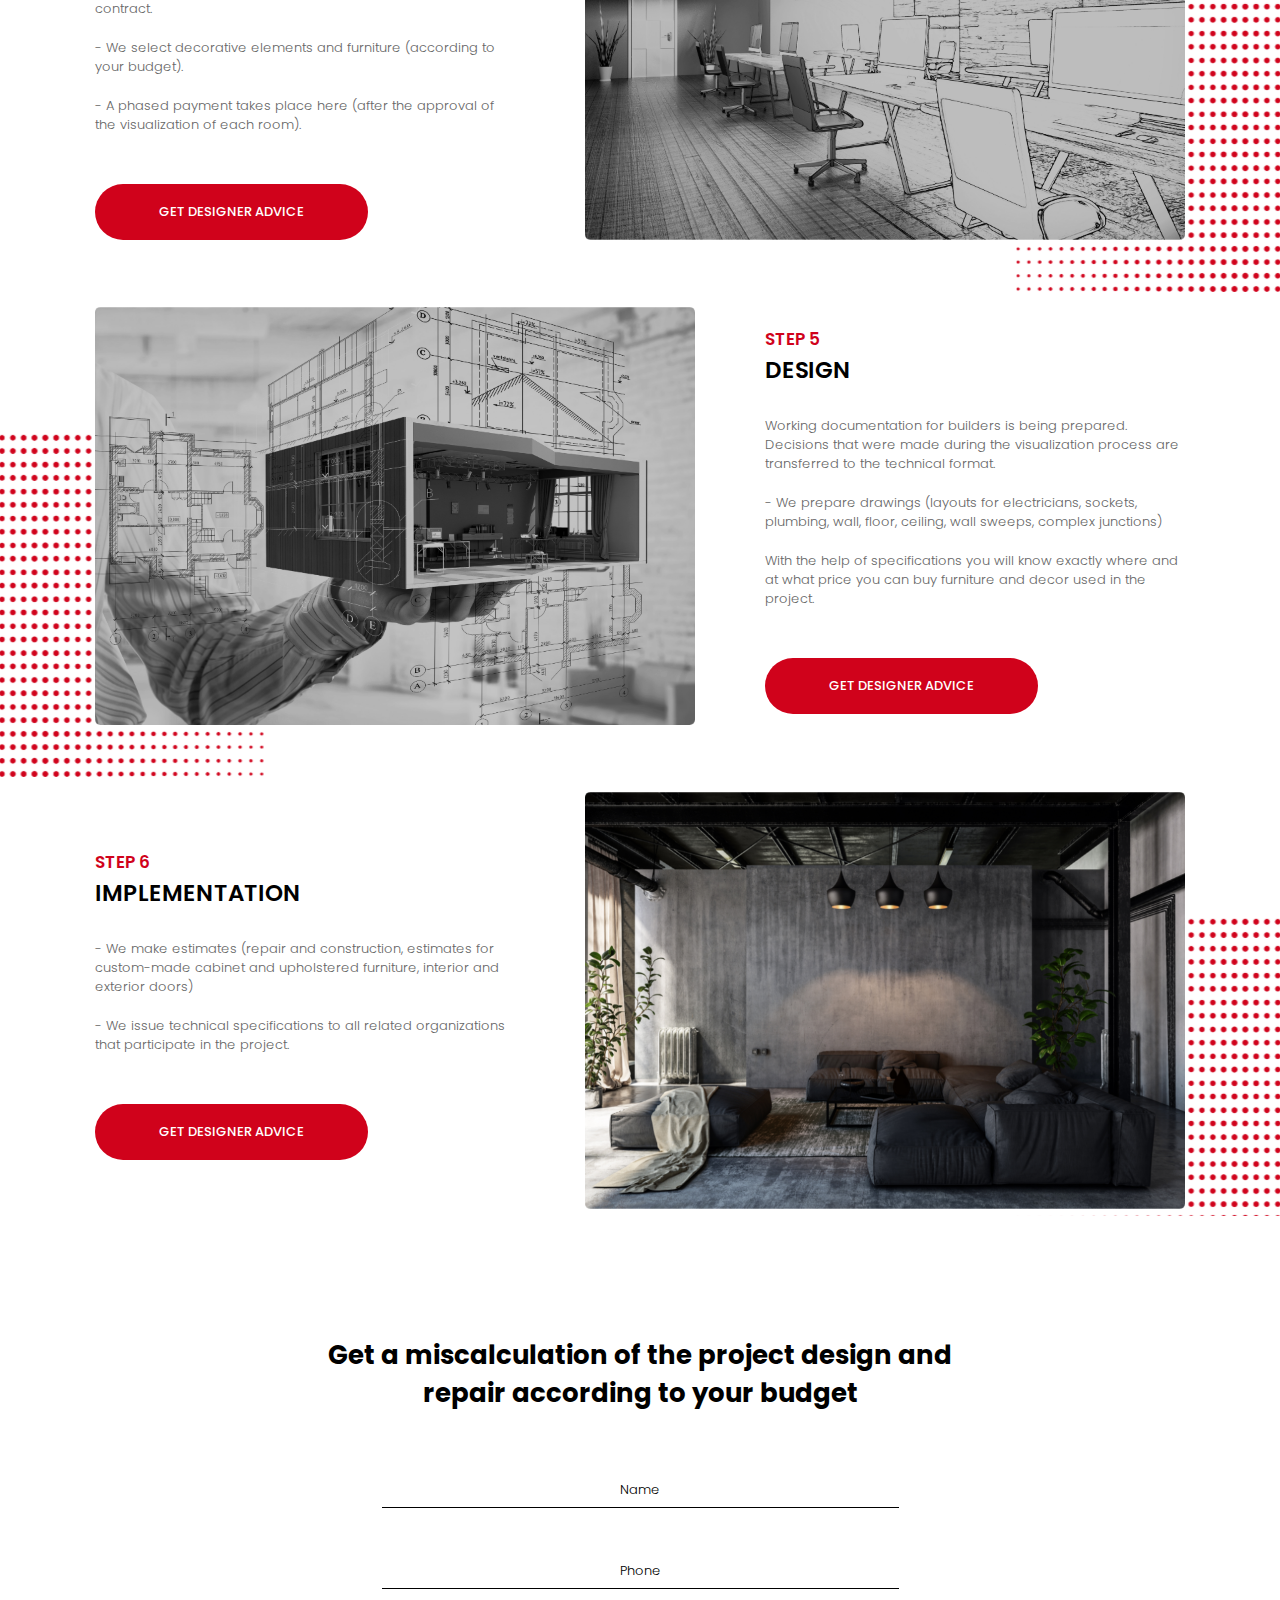
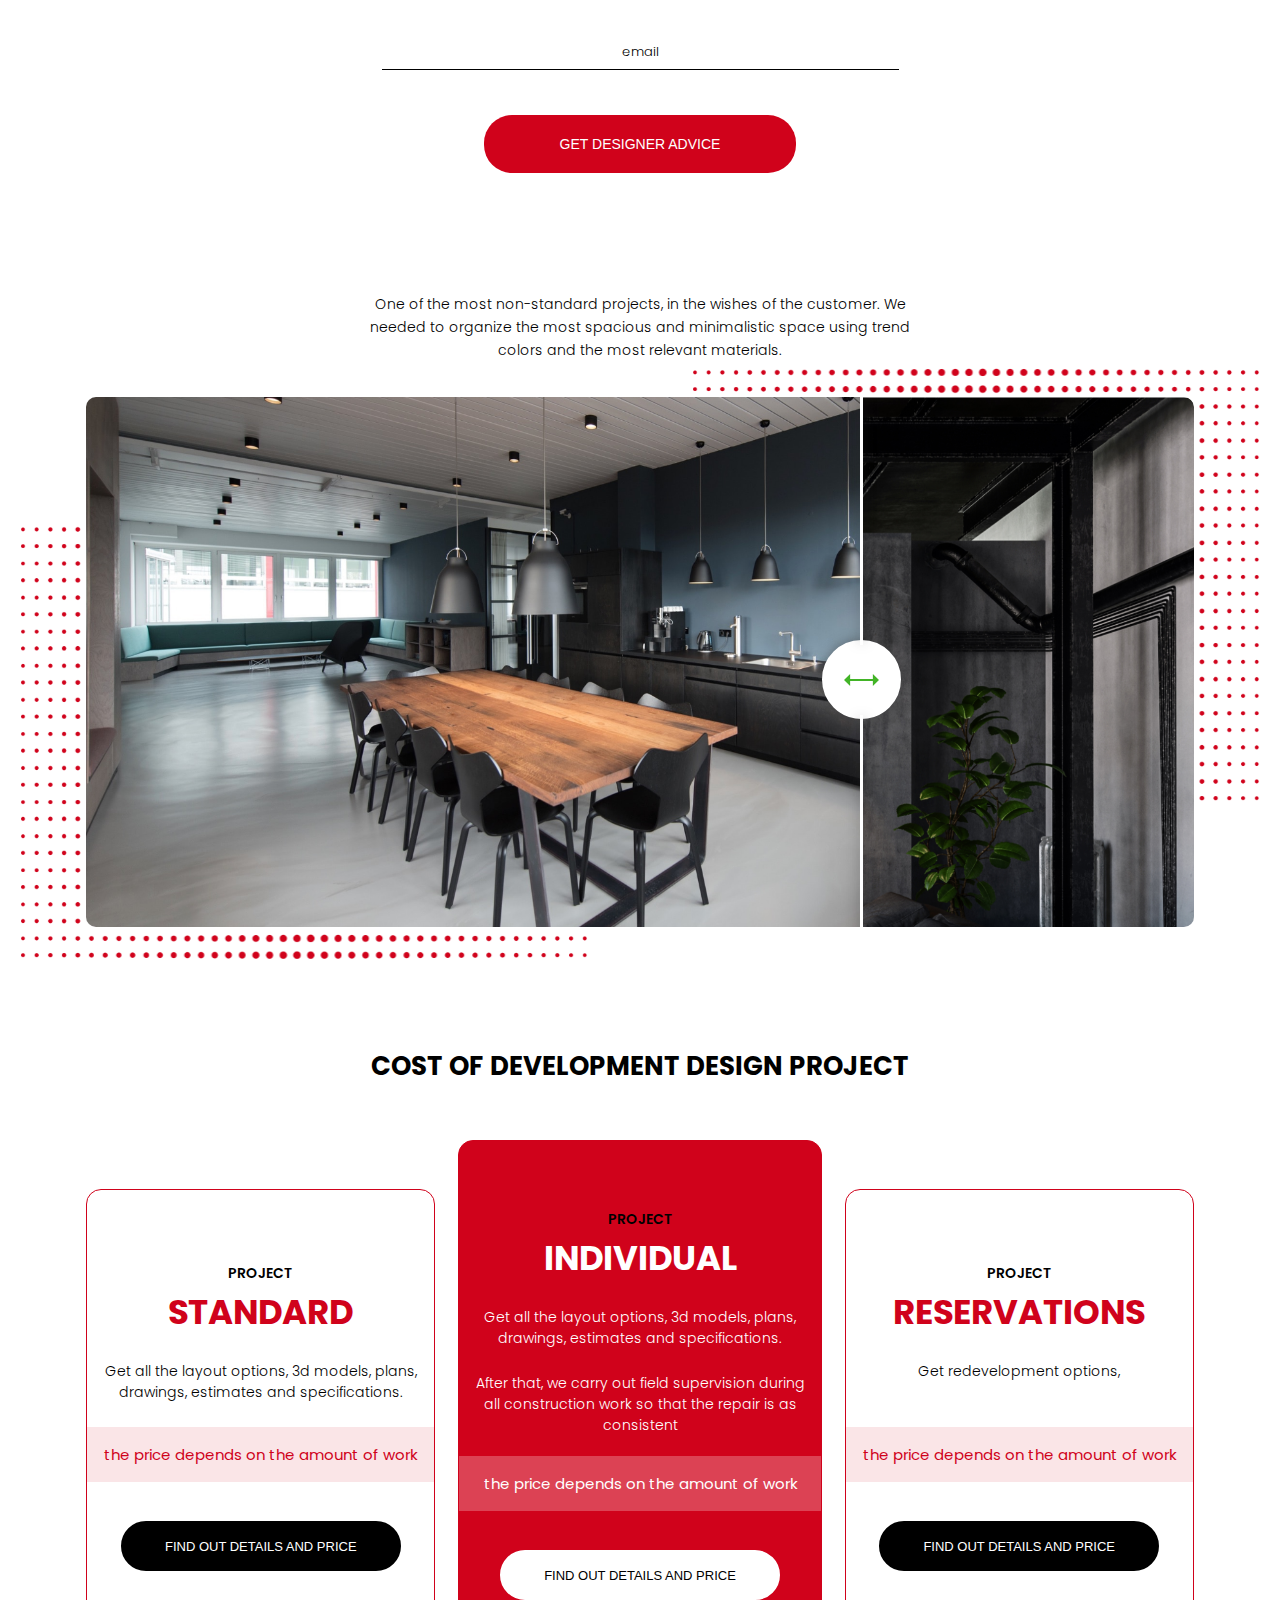
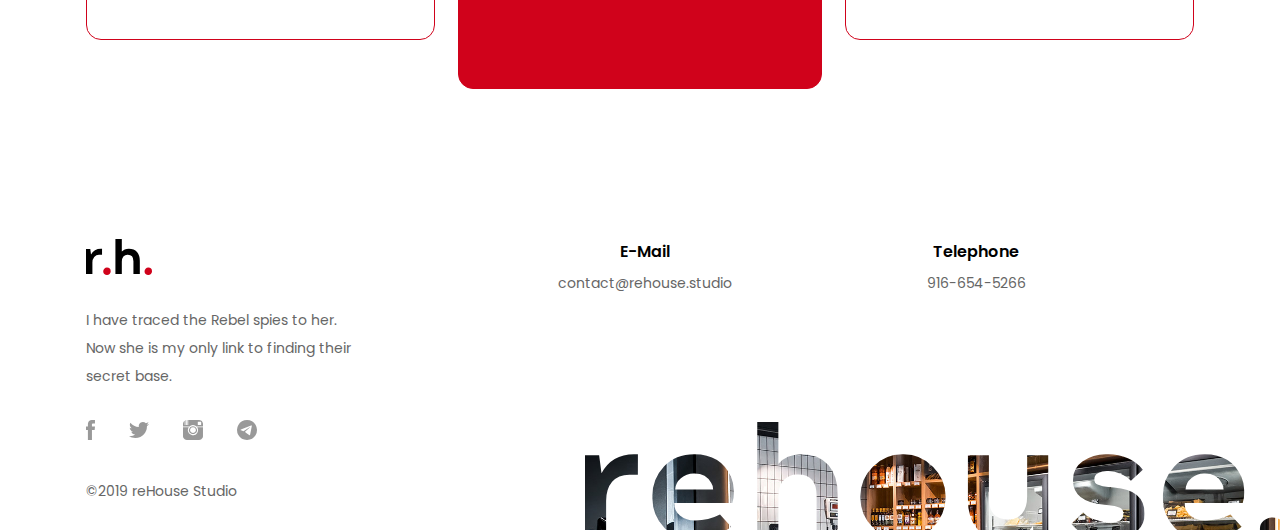
==== commit 2edc979d: "phone" ====
--- a/index.html
+++ b/index.html
@@ -564,7 +564,7 @@
                 <div class="cost-project green">
                     <p class="cost__beftitle">PROJECT
                     </p>
-                    <p class="cost__title">RESERVATIONS</p>
+                    <p class="cost__title">INDIVIDUAL</p>
                     <p class="cost__descr">
                         Get all the layout options, 3d models, plans, drawings, estimates and specifications.
                     </p>
--- a/css/responsive.css
+++ b/css/responsive.css
@@ -583,7 +583,251 @@
         text-align: center;
     }
 
-
+    .chooseus__topsect {
+        margin-bottom: 60px;
+    }
+
+    .choose__picbox {
+        width: 99px;
+        height: 99px;
+        margin-bottom: 18px;
+    }
+
+    .choose-box {
+        text-align: center;
+    }
+
+    .choose__textbox {
+        width: 100%;
+        padding-left: 0;
+    }
+
+    .choose__textbox .descr {
+        font-size: 14px;
+    }
+
+    .slide__link,
+    .howworking__coltext a,
+    .formsection form input[type="submit"],
+    .choose-content>a {
+        width: 100%;
+        max-width: 300px;
+        height: 56px;
+        font-size: 14px;
+    }
+
+    .howworking__coltext .step {
+        font-size: 17px;
+        text-align: center;
+    }
+
+    .howworking__coltext .title {
+        font-size: 23px;
+        text-align: center;
+        margin-bottom: 34px;
+    }
+
+    .howworking__coltext {
+        margin-top: 30px !important;
+    }
+
+    .howworking__coltext ul li {
+        font-size: 14px;
+        text-align: center;
+    }
+
+    .howworking__coltext ul li:not(:last-child) {
+        margin-bottom: 20px;
+    }
+
+    .howworking__coltext a {
+        margin: 30px auto 0;
+        display: flex;
+    }
+
+    .howworking__row:not(:last-child) {
+        margin-bottom: 70px;
+    }
+
+    .controls {
+        width: 86%;
+    }
+
+    .twentytwenty-container {
+        height: 250px !important;
+    }
+
+    .twentytwenty-container img {
+        width: 100%;
+        height: 100%;
+        object-fit: cover;
+    }
+
+    .twentytwenty-handle {
+        width: 60px;
+        height: 60px;
+        margin-left: -30px;
+    }
+
+    .twentytwenty-horizontal .twentytwenty-handle:before {
+        margin-bottom: 30px;
+    }
+
+    .twentytwenty-horizontal .twentytwenty-handle:after {
+        margin-top: 30px;
+    }
+
+    .costproject {
+        padding-top: 95px;
+    }
+
+    .costproject h4 {
+        max-width: 300px;
+        margin: 0 auto 35px;
+    }
+
+    .cost-project.green {
+        margin: 0 0 20px 0;
+        width: 100%;
+    }
+
+    .costproject__container {
+        width: 100%;
+    }
+
+    .costproject {
+        padding-left: 15px;
+        padding-right: 15px;
+    }
+
+    .cost__line {
+        padding: 23px 5px;
+        font-size: 15px;
+    }
+
+    .cost__title,
+    .cost-project.green .cost__title {
+        font-size: 44px;
+        margin-bottom: 40px;
+    }
+
+    .cost-project {
+        margin-bottom: 20px;
+    }
+
+    .cost-project {
+        margin-left: 0;
+        margin-right: 0;
+    }
+
+    .costproject__container .cost-project:first-child,
+    .costproject__container .cost-project:nth-child(2),
+    .costproject__container .cost-project:nth-child(3) {
+        order: initial;
+    }
+
+    footer.footer {
+        padding: 50px 15px 0 15px;
+    }
+
+    footer.footer .footerbottompic {
+        position: relative;
+    }
+
+    .footer__container {
+        width: 100%;
+    }
+
+    .footer__leftbox,
+    .footer__rightbox {
+        -ms-flex: 0 0 100%;
+        flex: 0 0 100%;
+        max-width: 100%;
+    }
+
+    .footer__rightbox {
+        order: 1;
+    }
+
+    .footer__leftbox {
+        order: 2;
+    }
+
+    .footer__rightboxinfo,
+    .footer__rightboxinfo {
+        display: block;
+        width: 100%;
+    }
+
+    .footer__rightbox {
+        display: block;
+    }
+
+    footer.footer {
+        margin-top: 0;
+        padding-top: 100px;
+    }
+
+    .footer__rightboxinfo .title {
+        font-size: 23px;
+    }
+
+    .footer__rightboxinfo a {
+        font-size: 20px;
+    }
+
+    .footer__rightboxinfo:first-child {
+        margin-bottom: 50px;
+    }
+
+    .footer__rightboxinfo:nth-child(2) {
+        margin-bottom: 135px;
+    }
+
+    .footer__logo img {
+        width: 85px;
+    }
+
+    .footer__leftbox {
+        text-align: center;
+    }
+
+    .footer__logo {
+        margin-bottom: 30px;
+    }
+
+    .footer__leftbox p {
+        max-width: 100%;
+        padding-left: 20px;
+        padding-right: 20px;
+    }
+
+    footer.footer .footerbottompic {
+        max-width: calc(100% + 40px);
+        margin-left: -20px;
+    }
+
+
+
+
+
+
+
+
+
+
+
+
+
+
+
+
+
+
+
+    .choose__textbox .descr {
+        max-width: 100%;
+    }
 
     .ourworks,
     .chooseus,
@@ -605,4 +849,71 @@
         font-size: 25px;
         line-height: 38px;
     }
+
+    .formsection,
+    .after-before {
+        padding-top: 120px;
+    }
+
+    .formsection form .title,
+    .costproject h4 {
+        font-size: 25px;
+    }
+
+    .formsection form .title {
+        margin-bottom: 30px;
+    }
+
+
+}
+
+@media(max-width: 365.8px) {
+
+    .cost__title,
+    .cost-project.green .cost__title {
+        font-size: 34px;
+        margin-bottom: 20px;
+    }
+
+    .cost__descr {
+        min-height: initial;
+        margin-bottom: 20px;
+    }
+
+    .cost-project.green,
+    .cost-project {
+        padding: 30px 0 50px 0;
+    }
+
+    .slide__text h2 {
+        line-height: 40px;
+        font-size: 24px;
+    }
+
+    .slide__link,
+    .howworking__coltext a,
+    .formsection form input[type="submit"],
+    .choose-content>a {
+        max-width: 270px;
+        height: 50px;
+    }
+
+    .formsection,
+    .after-before,
+    .costproject {
+        padding-top: 80px;
+    }
+
+    .formsection form .title {
+        font-size: 22px;
+        line-height: 30px;
+    }
+
+    footer.footer {
+        padding-top: 60px;
+    }
+
+    .footer__rightboxinfo:nth-child(2) {
+        margin-bottom: 80px;
+    }
 }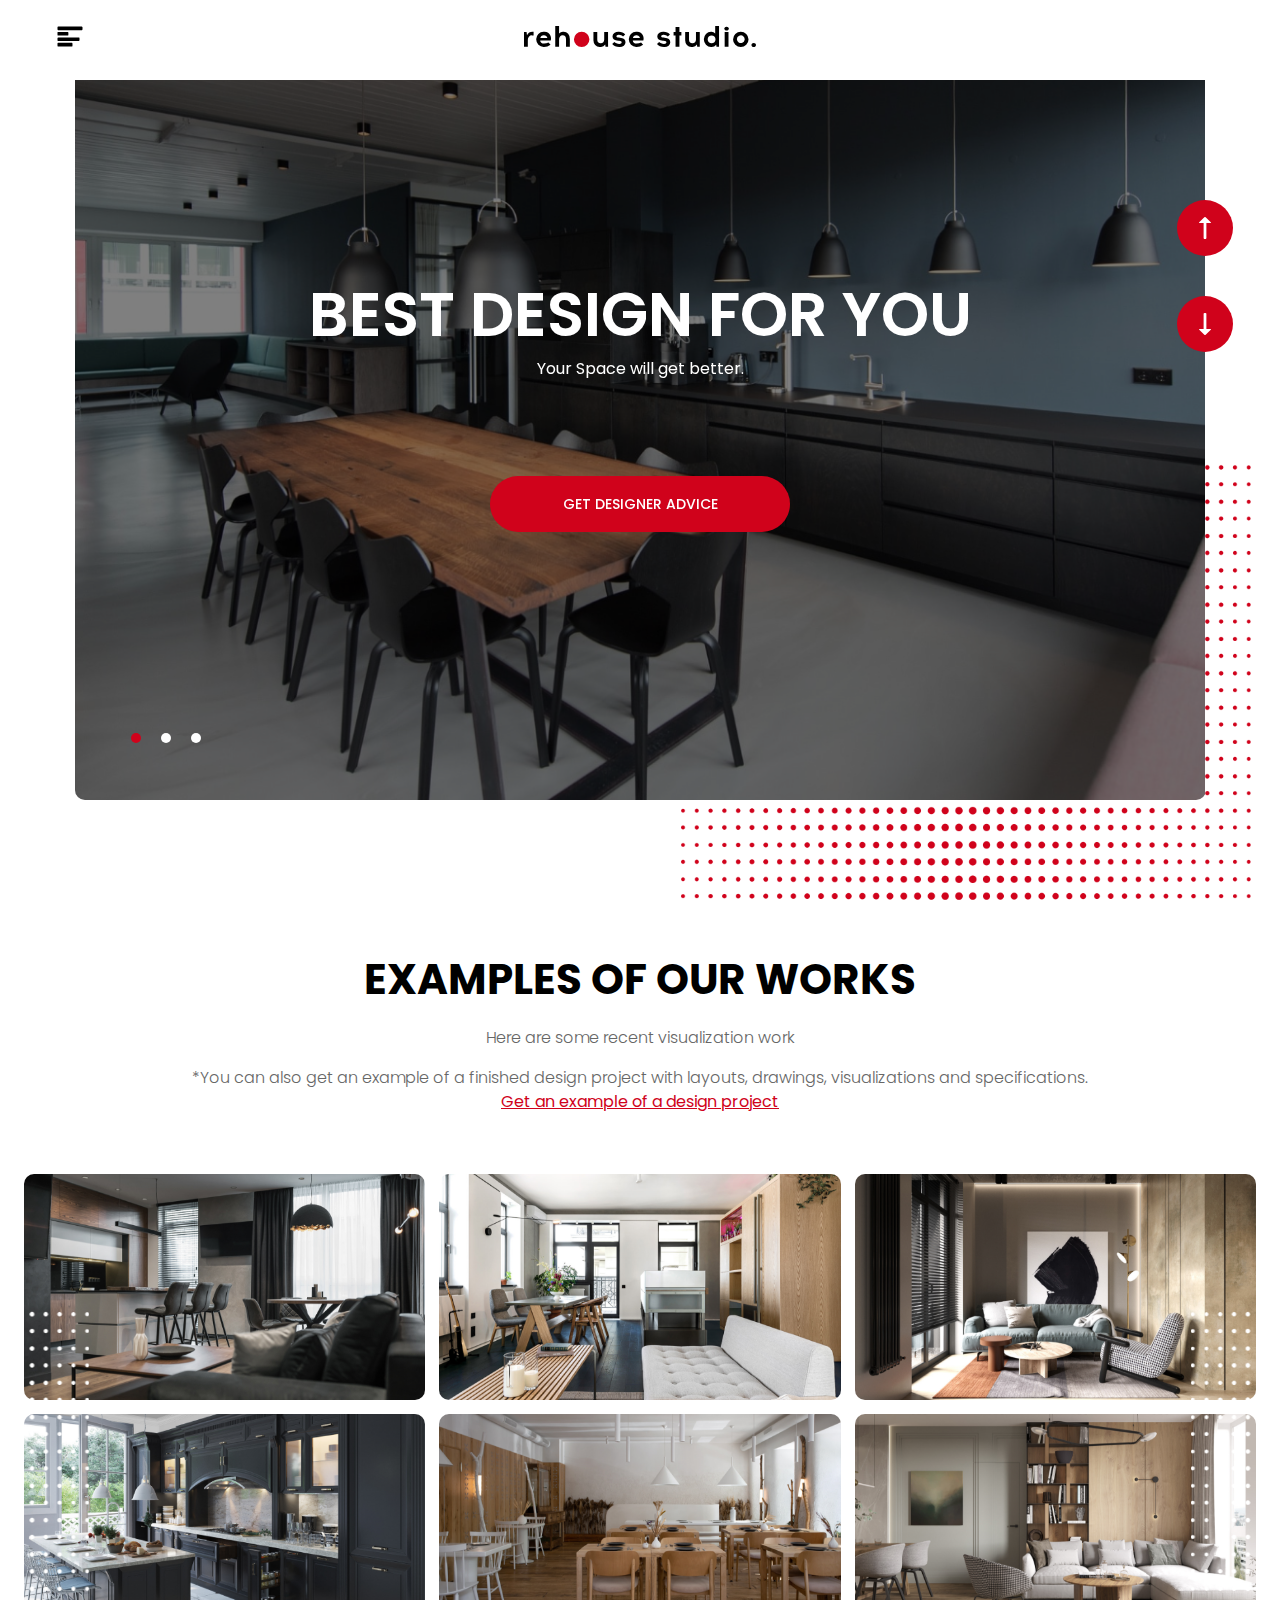
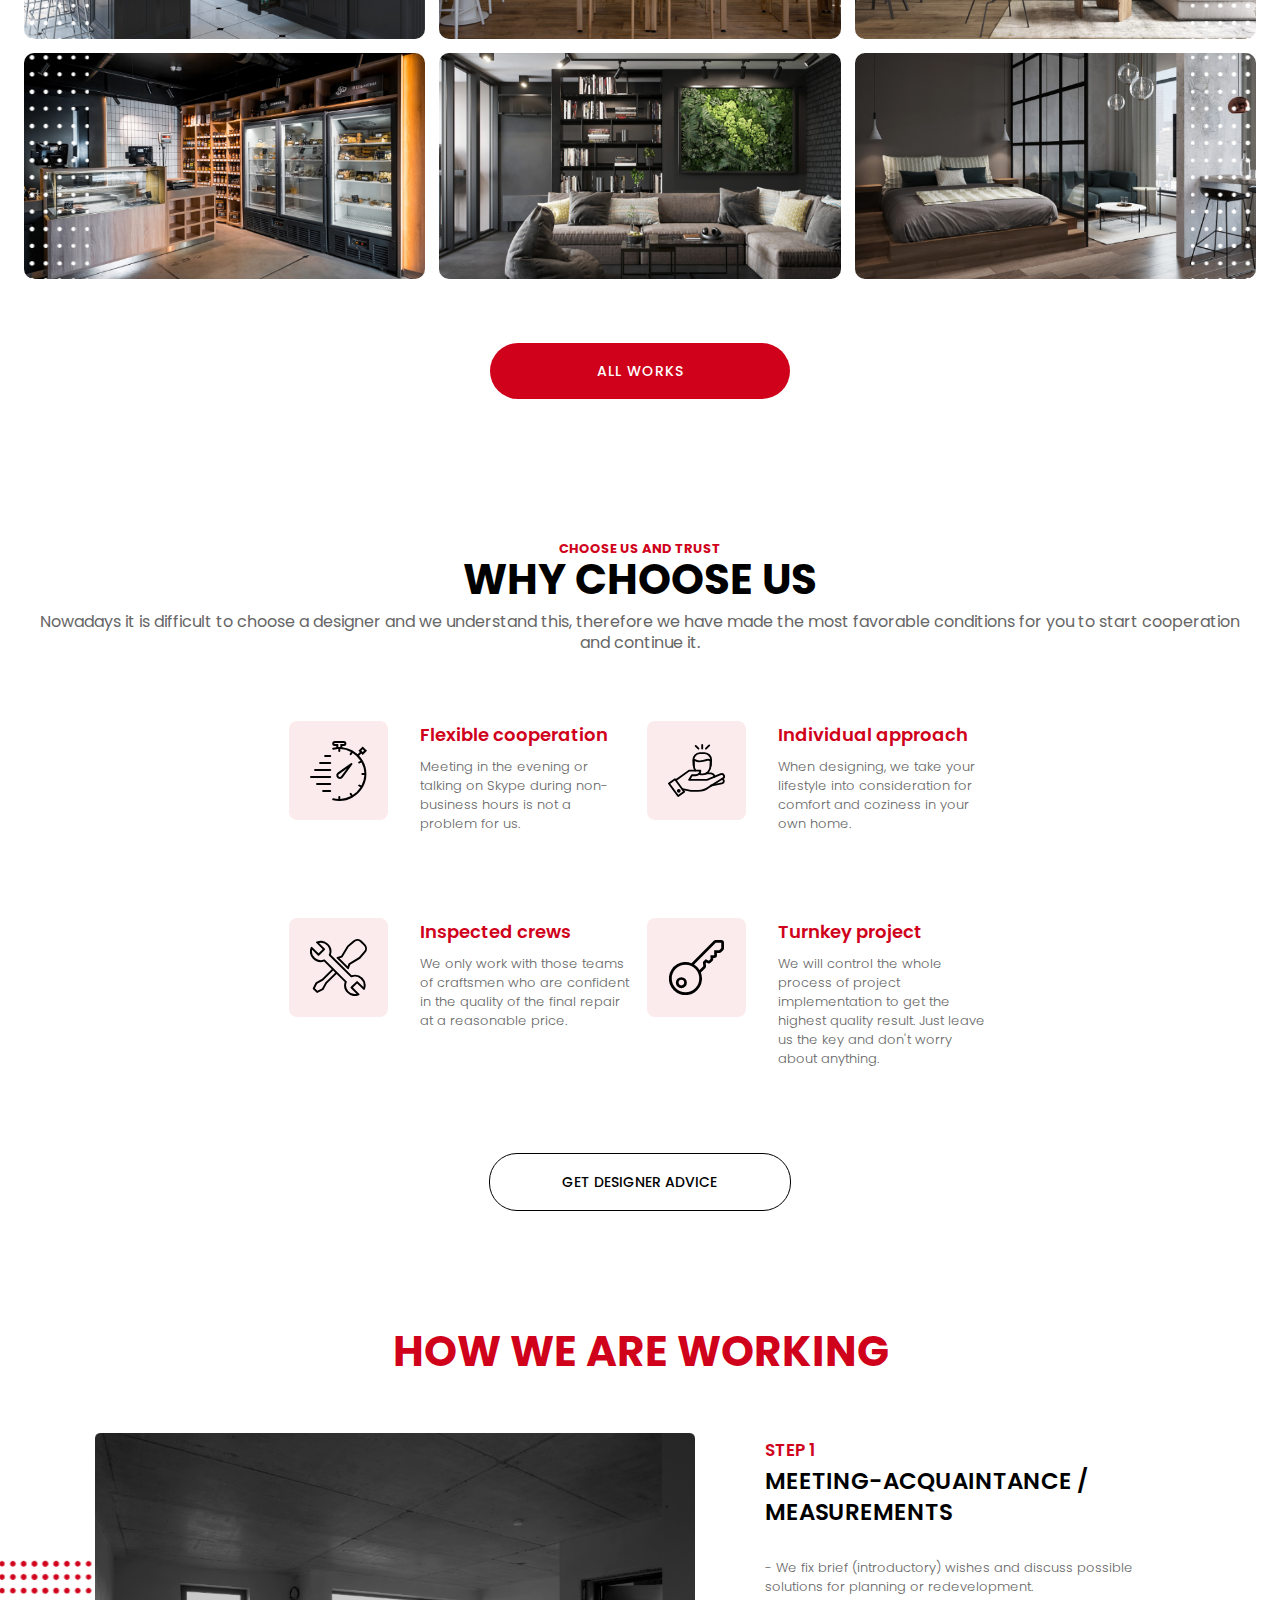
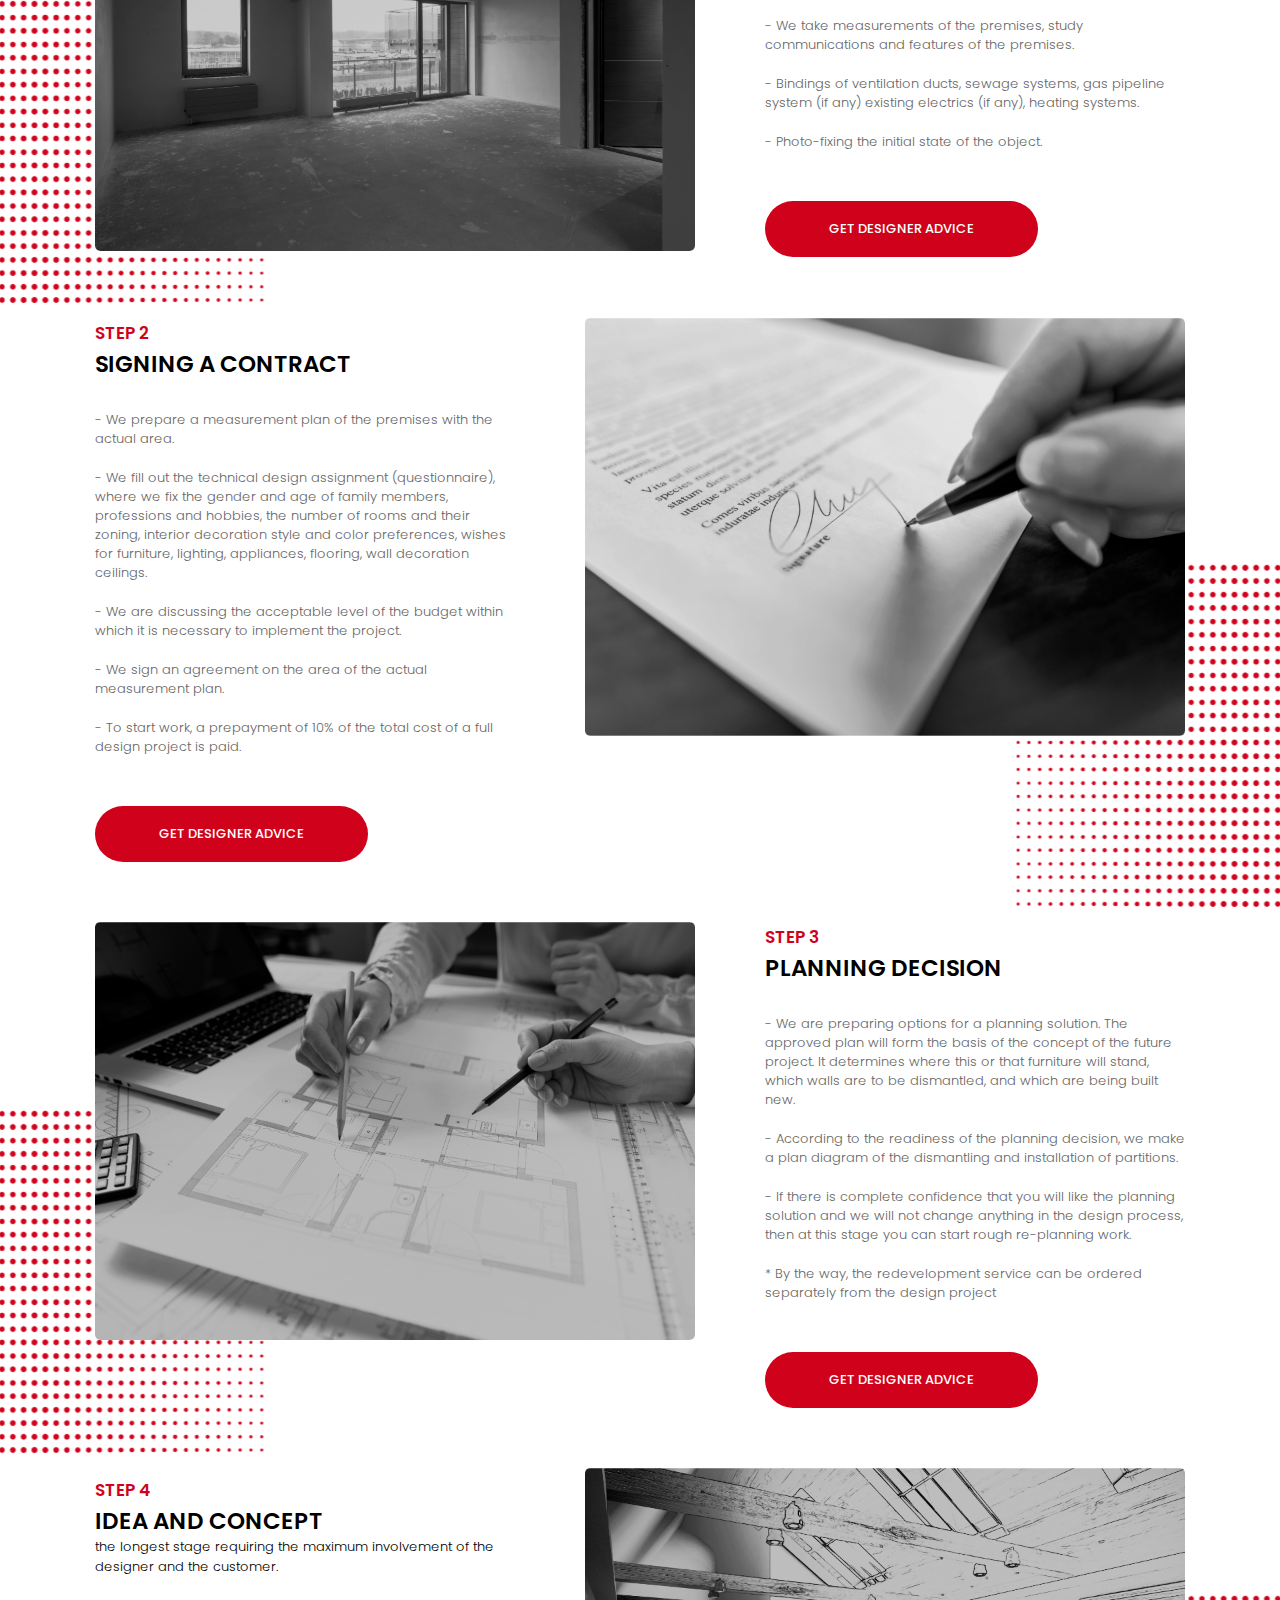
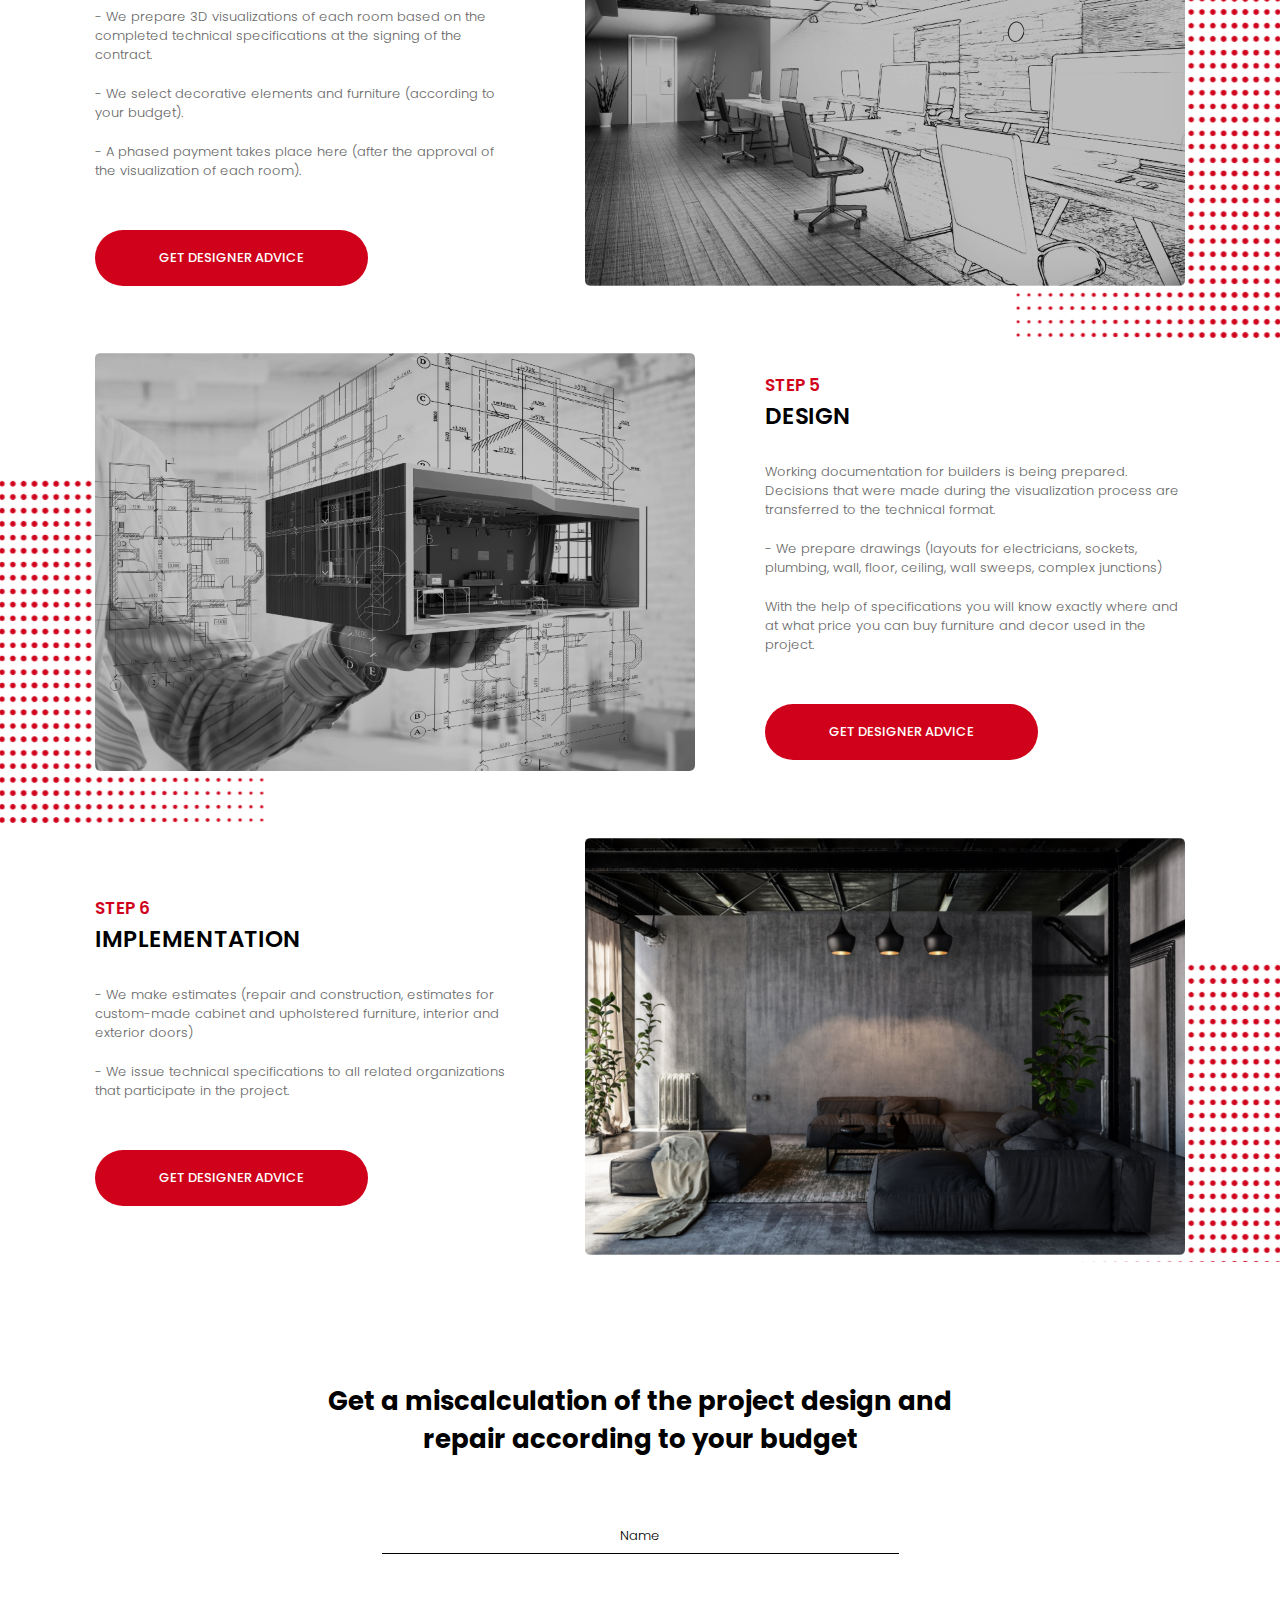
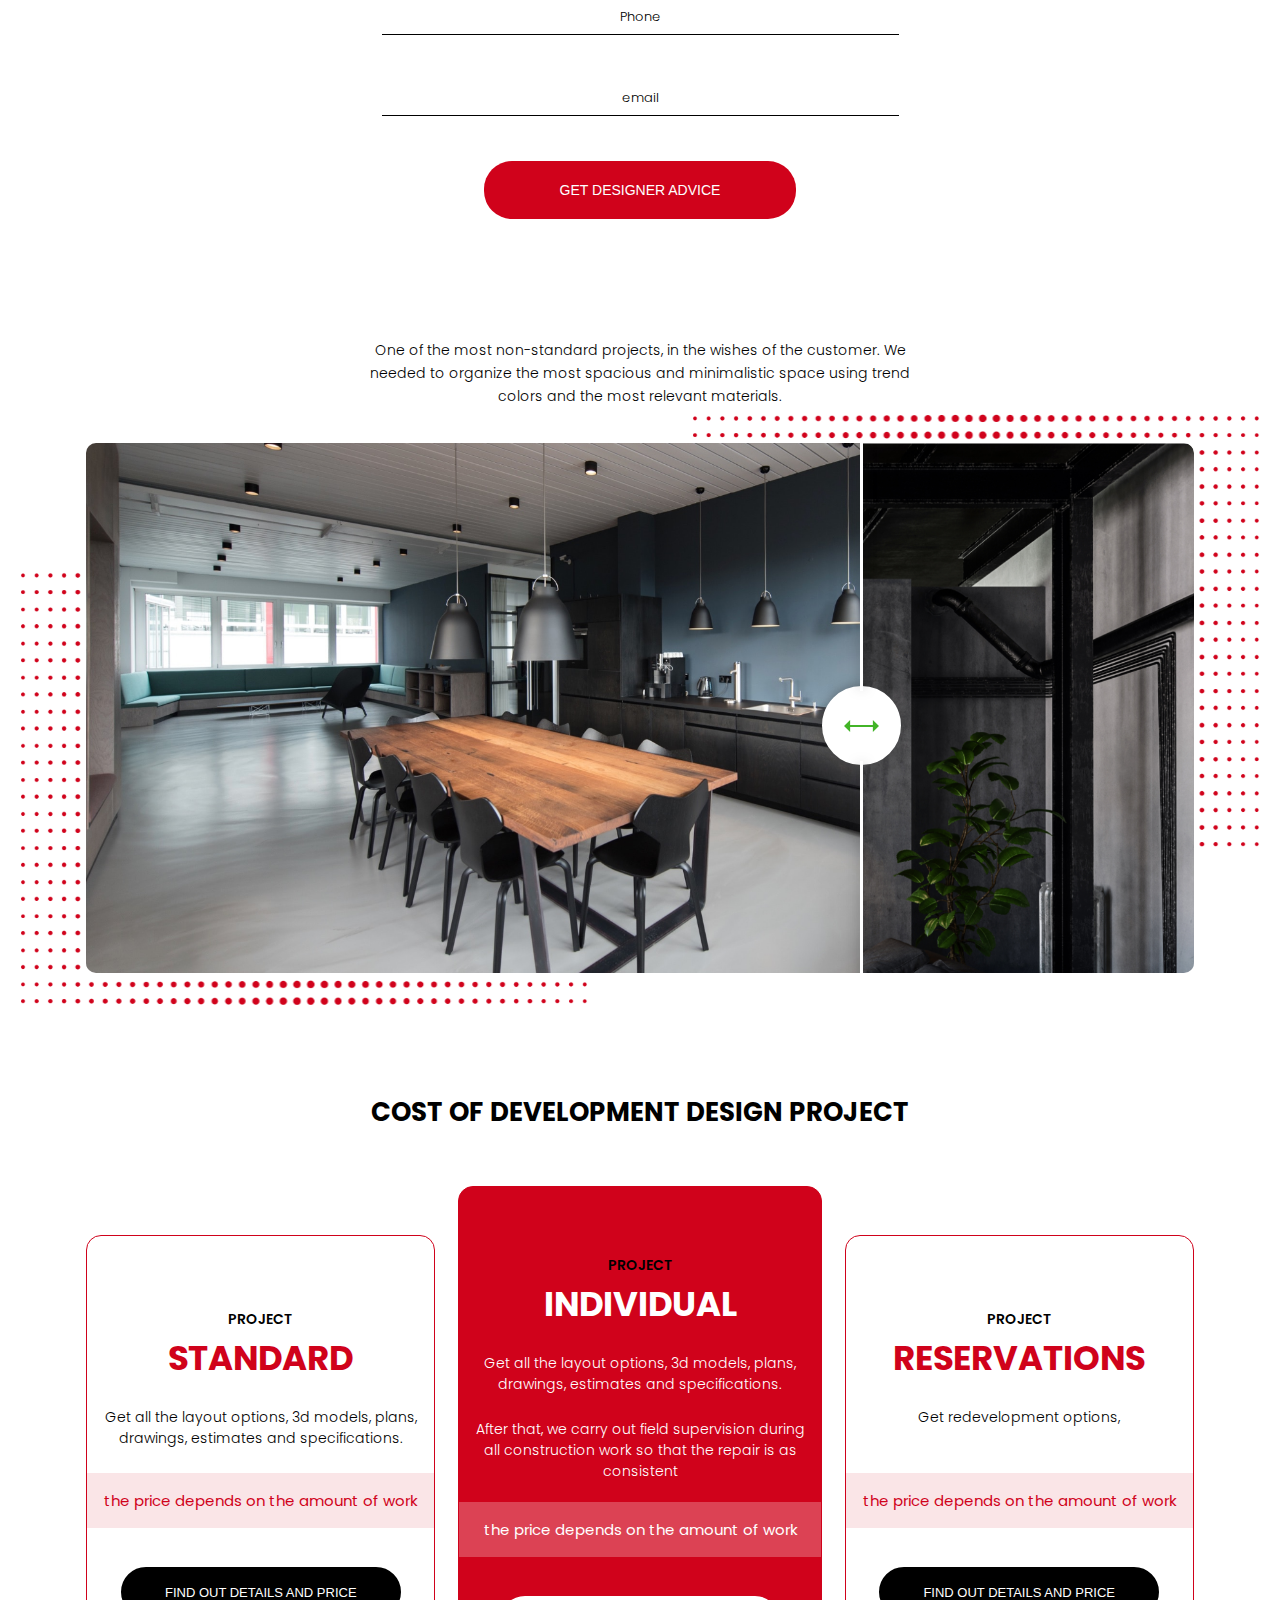
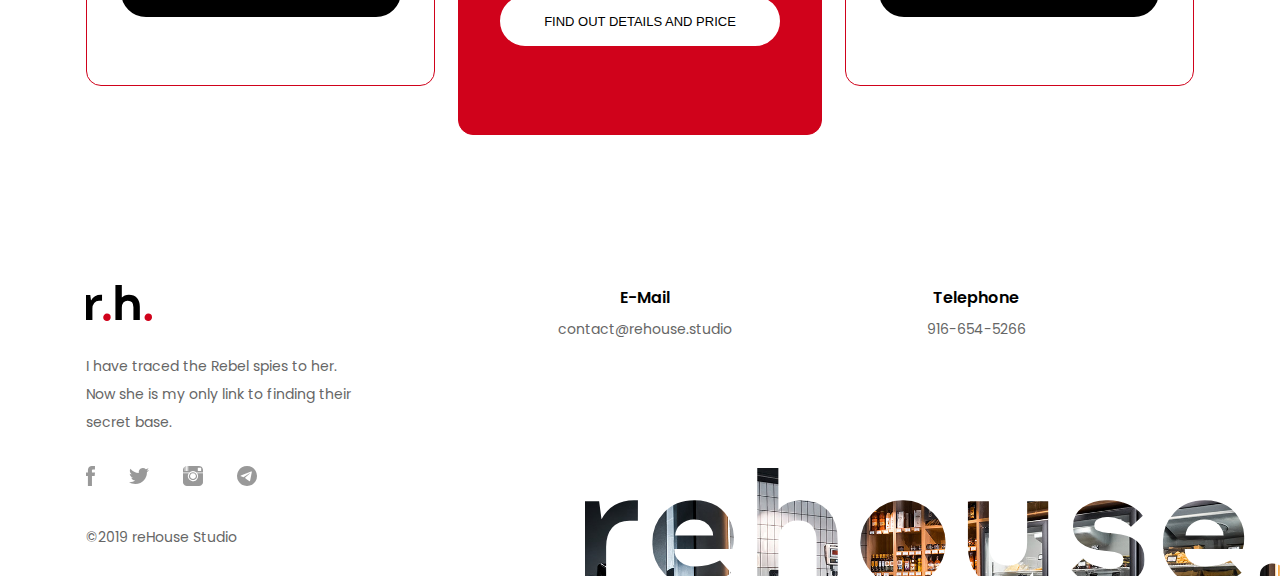
==== commit ea05e3c1: "popups" ====
--- a/index.html
+++ b/index.html
@@ -13,6 +13,7 @@
     <!-- styles -->
     <link rel="stylesheet" href="css/slick.css">
     <link rel="stylesheet" href="css/twentytwenty.css">
+    <link rel="stylesheet" href="css/fotorama.css">
     <link rel="stylesheet" href="css/common.css">
     <link rel="stylesheet" href="css/responsive.css">
 </head>
@@ -22,6 +23,20 @@
     <header class="header">
         <span class="header__nav"><img src="image/icons/menu-icon.svg" alt="menu"></span>
         <a href="#" class="header__logo"><img src="image/logo.svg" alt="logo"></a>
+        <!-- <div class="menu-section">
+            <img src="" alt="red dots">
+            <img src="" alt="red dots">
+            <nav>
+                <ul>
+                    <li><a href="">portfolio</a></li>
+                    <li><a href="">about us</a></li>
+                    <li><a href="">work process</a></li>
+                    <li><a href="">service packages</a></li>
+                    <li><a href="">contact us</a></li>
+                    <li><span>get designer advice</span></li>
+                </ul>
+            </nav>
+        </div> -->
     </header>
 
     <main>
@@ -32,7 +47,7 @@
                     <div class="slide__text">
                         <h2>BEST DESIGN FOR YOU</h2>
                         <p class="subtitle">Your Space will get better.</p>
-                        <a href="#" class="slide__link">get designer advice</a>
+                        <a href="#formsection" class="slide__link">get designer advice</a>
                     </div>
                 </div>
                 <div class="bigslider__slide">
@@ -40,7 +55,7 @@
                     <div class="slide__text">
                         <h2>BEST DESIGN FOR YOU</h2>
                         <p class="subtitle">Your Space will get better.</p>
-                        <a href="#" class="slide__link">get designer advice</a>
+                        <a href="#formsection" class="slide__link">get designer advice</a>
                     </div>
                 </div>
                 <div class="bigslider__slide">
@@ -48,7 +63,7 @@
                     <div class="slide__text">
                         <h2>BEST DESIGN FOR YOU</h2>
                         <p class="subtitle">Your Space will get better.</p>
-                        <a href="#" class="slide__link">get designer advice</a>
+                        <a href="#formsection" class="slide__link">get designer advice</a>
                     </div>
                 </div>
             </div>
@@ -277,6 +292,7 @@
                     </div>
                 </div>
                 <p class="showmore-work"><span>see more works</span></p>
+                <a href="#" class="allworks-link">all works</a>
             </div>
         </section>
 
@@ -346,7 +362,7 @@
                         </div>
                     </div>
                 </div>
-                <a href="#">get designer advice</a>
+                <a href="#" class="openmodal">get designer advice</a>
             </div>
         </section>
 
@@ -373,7 +389,7 @@
                                     electrics (if any), heating systems.</li>
                                 <li>- Photo-fixing the initial state of the object.</li>
                             </ul>
-                            <a href="#">get designer advice</a>
+                            <a href="#" class="openmodal">get designer advice</a>
                         </div>
                     </div>
                 </div>
@@ -406,7 +422,7 @@
                                 <li>- To start work, a prepayment of 10% of the total cost of a full design project is
                                     paid.</li>
                             </ul>
-                            <a href="#">get designer advice</a>
+                            <a href="#" class="openmodal">get designer advice</a>
                         </div>
                     </div>
                 </div>
@@ -438,7 +454,7 @@
                                 <li>* By the way, the redevelopment service can be ordered separately from the design
                                     project</li>
                             </ul>
-                            <a href="#">get designer advice</a>
+                            <a href="#" class="openmodal">get designer advice</a>
                         </div>
                     </div>
                 </div>
@@ -462,7 +478,7 @@
                                 <li>- A phased payment takes place here (after the approval of the visualization of each
                                     room).</li>
                             </ul>
-                            <a href="#">get designer advice</a>
+                            <a href="#" class="openmodal">get designer advice</a>
                         </div>
                     </div>
                 </div>
@@ -488,7 +504,7 @@
                                     can buy furniture
                                     and decor used in the project.</li>
                             </ul>
-                            <a href="#">get designer advice</a>
+                            <a href="#" class="openmodal">get designer advice</a>
                         </div>
                     </div>
                 </div>
@@ -509,14 +525,14 @@
                                     the project.
                                 </li>
                             </ul>
-                            <a href="#">get designer advice</a>
+                            <a href="#" class="openmodal">get designer advice</a>
                         </div>
                     </div>
                 </div>
             </div>
         </section>
 
-        <section class="formsection">
+        <section class="formsection" id="formsection">
             <form action="#">
                 <p class="title">Get a miscalculation of the project design
                     and repair according to your budget</p>
@@ -559,7 +575,7 @@
                         Get all the layout options, 3d models, plans, drawings, estimates and specifications.
                     </p>
                     <p class="cost__line">the price depends on the amount of work</p>
-                    <button class="cost__btn">find out details and price</button>
+                    <button class="cost__btn openmodal-project">find out details and price</button>
                 </div>
                 <div class="cost-project green">
                     <p class="cost__beftitle">PROJECT
@@ -573,7 +589,7 @@
                         consistent
                     </p>
                     <p class="cost__line">the price depends on the amount of work</p>
-                    <button class="cost__btn">find out details and price</button>
+                    <button class="cost__btn openmodal-project">find out details and price</button>
                 </div>
                 <div class="cost-project">
                     <p class="cost__beftitle">PROJECT
@@ -583,11 +599,80 @@
                         Get redevelopment options,
                     </p>
                     <p class="cost__line">the price depends on the amount of work</p>
-                    <button class="cost__btn">find out details and price</button>
+                    <button class="cost__btn openmodal-project">find out details and price</button>
                 </div>
             </div>
         </section>
     </main>
+
+    <div class="modal-section">
+        <div class="modalform-wrap">
+            <form action="#">
+                <span class="close-modal"><img src="image/icons/close-button.svg" alt="close modal window"></span>
+                <p class="title">Get a miscalculation of the project design
+                    and repair according to your budget</p>
+                <div class="controls">
+                    <input type="text" id="name-modal" class="floatLabel" name="name-modal" value="">
+                    <label for="name-modal">Name</label>
+                </div>
+                <div class="controls">
+                    <input type="tel" id="tel-modal" class="floatLabel" name="tel-modal" value="">
+                    <label for="tel-modal">Phone</label>
+                </div>
+                <div class="controls">
+                    <input type="email" id="email-modal" class="floatLabel" name="email-modal" value="">
+                    <label for="email-modal">email</label>
+                </div>
+                <input type="submit" value="get designer advice">
+            </form>
+        </div>
+    </div>
+    <div class="modal-section-proj">
+        <div class="modalform-wrap">
+            <form action="#">
+                <span class="close-modal"><img src="image/icons/close-button.svg" alt="close modal window"></span>
+                <p class="title">INDIVIDUAL</p>
+                <div class="controls">
+                    <input type="text" id="name-modalpr" class="floatLabel" name="name-modalpr" value="">
+                    <label for="name-modalpr">Name</label>
+                </div>
+                <div class="controls">
+                    <input type="tel" id="tel-modalpr" class="floatLabel" name="tel-modalpr" value="">
+                    <label for="tel-modalpr">Phone</label>
+                </div>
+                <div class="controls">
+                    <input type="email" id="email-modalpr" class="floatLabel" name="email-modalpr" value="">
+                    <label for="email-modalpr">email</label>
+                </div>
+                <input type="submit" value="get designer advice">
+            </form>
+        </div>
+    </div>
+    <div class="modal-section-gallery">
+        <div class="modalform-wrap">
+            <div class="modal-gallery">
+                <span class="close-modal"><img src="image/icons/close-button-white.svg" alt="close modal window"></span>
+                <div class="fotorama" data-nav="thumbs" data-width="100%">
+                    <img src="image/work1.png" alt="">
+                    <img src="image/work2.png" alt="">
+                    <img src="image/slide.png" alt="">
+                    <img src="image/work3.png" alt="">
+                    <img src="image/work4.png" alt="">
+                    <img src="image/work5.png" alt="">
+                    <img src="image/work6.png" alt="">
+                    <img src="image/pic1.jpg" alt="">
+                    <img src="image/pic2.png" alt="">
+                    <img src="image/work1.png" alt="">
+                    <img src="image/work2.png" alt="">
+                    <img src="image/slide.png" alt="">
+                    <img src="image/work3.png" alt="">
+                    <img src="image/work4.png" alt="">
+                    <img src="image/work5.png" alt="">
+                    <img src="image/work6.png" alt="">
+                </div>
+            </div>
+        </div>
+    </div>
 
     <footer class="footer" id="aaa">
         <div class="footer__container">
@@ -663,6 +748,7 @@
     <script src="js/slick.min.js"></script>
     <script src="js/jquery.event.move.js"></script>
     <script src="js/jquery.twentytwenty.js"></script>
+    <script src="js/fotorama.js"></script>
     <script src="js/common.js"></script>
     <script>
         $(function () {
--- a/css/fotorama.css
+++ b/css/fotorama.css
@@ -0,0 +1,790 @@
+/*!
+ * Fotorama 4.6.4 | http://fotorama.io/license/
+ */
+.fotorama__arr:focus:after,
+.fotorama__fullscreen-icon:focus:after,
+.fotorama__html,
+.fotorama__img,
+.fotorama__nav__frame:focus .fotorama__dot:after,
+.fotorama__nav__frame:focus .fotorama__thumb:after,
+.fotorama__stage__frame,
+.fotorama__stage__shaft,
+.fotorama__video iframe {
+    position: absolute;
+    width: 100%;
+    height: 100%;
+    top: 0;
+    right: 0;
+    left: 0;
+    bottom: 0
+}
+
+.fotorama--fullscreen,
+.fotorama__img {
+    max-width: 99999px !important;
+    max-height: 99999px !important;
+    min-width: 0 !important;
+    min-height: 0 !important;
+    border-radius: 0 !important;
+    box-shadow: none !important;
+    padding: 0 !important
+}
+
+.fotorama__wrap .fotorama__grab {
+    cursor: move;
+    cursor: -webkit-grab;
+    cursor: -o-grab;
+    cursor: -ms-grab;
+    cursor: grab
+}
+
+.fotorama__grabbing * {
+    cursor: move;
+    cursor: -webkit-grabbing;
+    cursor: -o-grabbing;
+    cursor: -ms-grabbing;
+    cursor: grabbing
+}
+
+.fotorama__spinner {
+    position: absolute !important;
+    top: 50% !important;
+    left: 50% !important
+}
+
+.fotorama__wrap--css3 .fotorama__arr,
+.fotorama__wrap--css3 .fotorama__fullscreen-icon,
+.fotorama__wrap--css3 .fotorama__nav__shaft,
+.fotorama__wrap--css3 .fotorama__stage__shaft,
+.fotorama__wrap--css3 .fotorama__thumb-border,
+.fotorama__wrap--css3 .fotorama__video-close,
+.fotorama__wrap--css3 .fotorama__video-play {
+    -webkit-transform: translate3d(0, 0, 0);
+    transform: translate3d(0, 0, 0)
+}
+
+.fotorama__caption,
+.fotorama__nav:after,
+.fotorama__nav:before,
+.fotorama__stage:after,
+.fotorama__stage:before,
+.fotorama__wrap--css3 .fotorama__html,
+.fotorama__wrap--css3 .fotorama__nav,
+.fotorama__wrap--css3 .fotorama__spinner,
+.fotorama__wrap--css3 .fotorama__stage,
+.fotorama__wrap--css3 .fotorama__stage .fotorama__img,
+.fotorama__wrap--css3 .fotorama__stage__frame {
+    -webkit-transform: translateZ(0);
+    transform: translateZ(0)
+}
+
+.fotorama__arr:focus,
+.fotorama__fullscreen-icon:focus,
+.fotorama__nav__frame {
+    outline: 0
+}
+
+.fotorama__arr:focus:after,
+.fotorama__fullscreen-icon:focus:after,
+.fotorama__nav__frame:focus .fotorama__dot:after,
+.fotorama__nav__frame:focus .fotorama__thumb:after {
+    content: '';
+    border-radius: inherit;
+    background-color: rgba(0, 175, 234, .5)
+}
+
+.fotorama__wrap--video .fotorama__stage,
+.fotorama__wrap--video .fotorama__stage__frame--video,
+.fotorama__wrap--video .fotorama__stage__frame--video .fotorama__html,
+.fotorama__wrap--video .fotorama__stage__frame--video .fotorama__img,
+.fotorama__wrap--video .fotorama__stage__shaft {
+    -webkit-transform: none !important;
+    transform: none !important
+}
+
+.fotorama__wrap--css3 .fotorama__nav__shaft,
+.fotorama__wrap--css3 .fotorama__stage__shaft,
+.fotorama__wrap--css3 .fotorama__thumb-border {
+    transition-property: -webkit-transform, width;
+    transition-property: transform, width;
+    transition-timing-function: cubic-bezier(0.1, 0, .25, 1);
+    transition-duration: 0ms
+}
+
+.fotorama__arr,
+.fotorama__fullscreen-icon,
+.fotorama__no-select,
+.fotorama__video-close,
+.fotorama__video-play,
+.fotorama__wrap {
+    -webkit-user-select: none;
+    -moz-user-select: none;
+    -ms-user-select: none;
+    user-select: none
+}
+
+.fotorama__select {
+    -webkit-user-select: text;
+    -moz-user-select: text;
+    -ms-user-select: text;
+    user-select: text
+}
+
+.fotorama__nav,
+.fotorama__nav__frame {
+    margin: auto;
+    padding: 0
+}
+
+.fotorama__caption__wrap,
+.fotorama__nav__frame,
+.fotorama__nav__shaft {
+    -moz-box-orient: vertical;
+    display: inline-block;
+    vertical-align: middle;
+    *display: inline;
+    *zoom: 1
+}
+
+.fotorama__nav__frame,
+.fotorama__thumb-border {
+    box-sizing: content-box
+}
+
+.fotorama__caption__wrap {
+    box-sizing: border-box
+}
+
+.fotorama--hidden,
+.fotorama__load {
+    position: absolute;
+    left: -99999px;
+    top: -99999px;
+    z-index: -1
+}
+
+.fotorama__arr,
+.fotorama__fullscreen-icon,
+.fotorama__nav,
+.fotorama__nav__frame,
+.fotorama__nav__shaft,
+.fotorama__stage__frame,
+.fotorama__stage__shaft,
+.fotorama__video-close,
+.fotorama__video-play {
+    -webkit-tap-highlight-color: transparent
+}
+
+.fotorama__arr,
+.fotorama__fullscreen-icon,
+.fotorama__video-close,
+.fotorama__video-play {
+    background: url(../image/fotorama.png) no-repeat
+}
+
+@media (-webkit-min-device-pixel-ratio:1.5),
+(min-resolution:2dppx) {
+
+    .fotorama__arr,
+    .fotorama__fullscreen-icon,
+    .fotorama__video-close,
+    .fotorama__video-play {
+        background: url(../image/fotorama@2x.png) 0 0/96px 160px no-repeat
+    }
+}
+
+.fotorama__thumb {
+    background-color: #7f7f7f;
+    background-color: rgba(127, 127, 127, .2)
+}
+
+@media print {
+
+    .fotorama__arr,
+    .fotorama__fullscreen-icon,
+    .fotorama__thumb-border,
+    .fotorama__video-close,
+    .fotorama__video-play {
+        background: none !important
+    }
+}
+
+.fotorama {
+    min-width: 1px;
+    overflow: hidden
+}
+
+.fotorama:not(.fotorama--unobtrusive)>*:not(:first-child) {
+    display: none
+}
+
+.fullscreen {
+    width: 100% !important;
+    height: 100% !important;
+    max-width: 100% !important;
+    max-height: 100% !important;
+    margin: 0 !important;
+    padding: 0 !important;
+    overflow: hidden !important;
+    background: #000
+}
+
+.fotorama--fullscreen {
+    position: absolute !important;
+    top: 0 !important;
+    left: 0 !important;
+    right: 0 !important;
+    bottom: 0 !important;
+    float: none !important;
+    z-index: 2147483647 !important;
+    background: #000;
+    width: 100% !important;
+    height: 100% !important;
+    margin: 0 !important
+}
+
+.fotorama--fullscreen .fotorama__nav,
+.fotorama--fullscreen .fotorama__stage {
+    background: #000
+}
+
+.fotorama__wrap {
+    -webkit-text-size-adjust: 100%;
+    position: relative;
+    direction: ltr;
+    z-index: 0
+}
+
+.fotorama__wrap--rtl .fotorama__stage__frame {
+    direction: rtl
+}
+
+.fotorama__nav,
+.fotorama__stage {
+    overflow: hidden;
+    position: relative;
+    max-width: 100%
+}
+
+.fotorama__wrap--pan-y {
+    -ms-touch-action: pan-y
+}
+
+.fotorama__wrap .fotorama__pointer {
+    cursor: pointer
+}
+
+.fotorama__wrap--slide .fotorama__stage__frame {
+    opacity: 1 !important
+}
+
+.fotorama__stage__frame {
+    overflow: hidden
+}
+
+.fotorama__stage__frame.fotorama__active {
+    z-index: 8
+}
+
+.fotorama__wrap--fade .fotorama__stage__frame {
+    display: none
+}
+
+.fotorama__wrap--fade .fotorama__fade-front,
+.fotorama__wrap--fade .fotorama__fade-rear,
+.fotorama__wrap--fade .fotorama__stage__frame.fotorama__active {
+    display: block;
+    left: 0;
+    top: 0
+}
+
+.fotorama__wrap--fade .fotorama__fade-front {
+    z-index: 8
+}
+
+.fotorama__wrap--fade .fotorama__fade-rear {
+    z-index: 7
+}
+
+.fotorama__wrap--fade .fotorama__fade-rear.fotorama__active {
+    z-index: 9
+}
+
+.fotorama__wrap--fade .fotorama__stage .fotorama__shadow {
+    display: none
+}
+
+.fotorama__img {
+    -ms-filter: "alpha(Opacity=0)";
+    filter: alpha(opacity=0);
+    opacity: 0;
+    border: none !important
+}
+
+.fotorama__error .fotorama__img,
+.fotorama__loaded .fotorama__img {
+    -ms-filter: "alpha(Opacity=100)";
+    filter: alpha(opacity=100);
+    opacity: 1
+}
+
+.fotorama--fullscreen .fotorama__loaded--full .fotorama__img,
+.fotorama__img--full {
+    display: none
+}
+
+.fotorama--fullscreen .fotorama__loaded--full .fotorama__img--full {
+    display: block
+}
+
+.fotorama__wrap--only-active .fotorama__nav,
+.fotorama__wrap--only-active .fotorama__stage {
+    max-width: 99999px !important
+}
+
+.fotorama__wrap--only-active .fotorama__stage__frame {
+    visibility: hidden
+}
+
+.fotorama__wrap--only-active .fotorama__stage__frame.fotorama__active {
+    visibility: visible
+}
+
+.fotorama__nav {
+    font-size: 0;
+    line-height: 0;
+    text-align: center;
+    display: none;
+    white-space: nowrap;
+    z-index: 5
+}
+
+.fotorama__nav__shaft {
+    position: relative;
+    left: 0;
+    top: 0;
+    text-align: left
+}
+
+.fotorama__nav__frame {
+    position: relative;
+    cursor: pointer
+}
+
+.fotorama__nav--dots {
+    display: block
+}
+
+.fotorama__nav--dots .fotorama__nav__frame {
+    width: 18px;
+    height: 30px
+}
+
+.fotorama__nav--dots .fotorama__nav__frame--thumb,
+.fotorama__nav--dots .fotorama__thumb-border {
+    display: none
+}
+
+.fotorama__nav--thumbs {
+    display: block
+}
+
+.fotorama__nav--thumbs .fotorama__nav__frame {
+    padding-left: 0 !important
+}
+
+.fotorama__nav--thumbs .fotorama__nav__frame:last-child {
+    padding-right: 0 !important
+}
+
+.fotorama__nav--thumbs .fotorama__nav__frame--dot {
+    display: none
+}
+
+.fotorama__dot {
+    display: block;
+    width: 4px;
+    height: 4px;
+    position: relative;
+    top: 12px;
+    left: 6px;
+    border-radius: 6px;
+    border: 1px solid #7f7f7f
+}
+
+.fotorama__nav__frame:focus .fotorama__dot:after {
+    padding: 1px;
+    top: -1px;
+    left: -1px
+}
+
+.fotorama__nav__frame.fotorama__active .fotorama__dot {
+    width: 0;
+    height: 0;
+    border-width: 3px
+}
+
+.fotorama__nav__frame.fotorama__active .fotorama__dot:after {
+    padding: 3px;
+    top: -3px;
+    left: -3px
+}
+
+.fotorama__thumb {
+    overflow: hidden;
+    position: relative;
+    width: 100%;
+    height: 100%
+}
+
+.fotorama__nav__frame:focus .fotorama__thumb {
+    z-index: 2
+}
+
+.fotorama__thumb-border {
+    position: absolute;
+    z-index: 9;
+    top: 0;
+    left: 0;
+    border-style: solid;
+    border-color: #00afea;
+    background-image: linear-gradient(to bottom right, rgba(255, 255, 255, .25), rgba(64, 64, 64, .1))
+}
+
+.fotorama__caption {
+    position: absolute;
+    z-index: 12;
+    bottom: 0;
+    left: 0;
+    right: 0;
+    font-family: 'Helvetica Neue', Arial, sans-serif;
+    font-size: 14px;
+    line-height: 1.5;
+    color: #000
+}
+
+.fotorama__caption a {
+    text-decoration: none;
+    color: #000;
+    border-bottom: 1px solid;
+    border-color: rgba(0, 0, 0, .5)
+}
+
+.fotorama__caption a:hover {
+    color: #333;
+    border-color: rgba(51, 51, 51, .5)
+}
+
+.fotorama__wrap--rtl .fotorama__caption {
+    left: auto;
+    right: 0
+}
+
+.fotorama__wrap--no-captions .fotorama__caption,
+.fotorama__wrap--video .fotorama__caption {
+    display: none
+}
+
+.fotorama__caption__wrap {
+    background-color: #fff;
+    background-color: rgba(255, 255, 255, .9);
+    padding: 5px 10px
+}
+
+@-webkit-keyframes spinner {
+    0% {
+        -webkit-transform: rotate(0);
+        transform: rotate(0)
+    }
+
+    100% {
+        -webkit-transform: rotate(360deg);
+        transform: rotate(360deg)
+    }
+}
+
+@keyframes spinner {
+    0% {
+        -webkit-transform: rotate(0);
+        transform: rotate(0)
+    }
+
+    100% {
+        -webkit-transform: rotate(360deg);
+        transform: rotate(360deg)
+    }
+}
+
+.fotorama__wrap--css3 .fotorama__spinner {
+    -webkit-animation: spinner 24s infinite linear;
+    animation: spinner 24s infinite linear
+}
+
+.fotorama__wrap--css3 .fotorama__html,
+.fotorama__wrap--css3 .fotorama__stage .fotorama__img {
+    transition-property: opacity;
+    transition-timing-function: linear;
+    transition-duration: .3s
+}
+
+.fotorama__wrap--video .fotorama__stage__frame--video .fotorama__html,
+.fotorama__wrap--video .fotorama__stage__frame--video .fotorama__img {
+    -ms-filter: "alpha(Opacity=0)";
+    filter: alpha(opacity=0);
+    opacity: 0
+}
+
+.fotorama__select {
+    cursor: auto
+}
+
+.fotorama__video {
+    top: 32px;
+    right: 0;
+    bottom: 0;
+    left: 0;
+    position: absolute;
+    z-index: 10
+}
+
+@-moz-document url-prefix() {
+    .fotorama__active {
+        box-shadow: 0 0 0 transparent
+    }
+}
+
+.fotorama__arr,
+.fotorama__fullscreen-icon,
+.fotorama__video-close,
+.fotorama__video-play {
+    position: absolute;
+    z-index: 11;
+    cursor: pointer
+}
+
+.fotorama__arr {
+    position: absolute;
+    width: 32px;
+    height: 32px;
+    top: 50%;
+    margin-top: -16px
+}
+
+.fotorama__arr--prev {
+    left: 2px;
+    background-position: 0 0
+}
+
+.fotorama__arr--next {
+    right: 2px;
+    background-position: -32px 0
+}
+
+.fotorama__arr--disabled {
+    pointer-events: none;
+    cursor: default;
+    *display: none;
+    opacity: .1
+}
+
+.fotorama__fullscreen-icon {
+    width: 32px;
+    height: 32px;
+    top: 2px;
+    right: 2px;
+    background-position: 0 -32px;
+    z-index: 20
+}
+
+.fotorama__arr:focus,
+.fotorama__fullscreen-icon:focus {
+    border-radius: 50%
+}
+
+.fotorama--fullscreen .fotorama__fullscreen-icon {
+    background-position: -32px -32px
+}
+
+.fotorama__video-play {
+    width: 96px;
+    height: 96px;
+    left: 50%;
+    top: 50%;
+    margin-left: -48px;
+    margin-top: -48px;
+    background-position: 0 -64px;
+    opacity: 0
+}
+
+.fotorama__wrap--css2 .fotorama__video-play,
+.fotorama__wrap--video .fotorama__stage .fotorama__video-play {
+    display: none
+}
+
+.fotorama__error .fotorama__video-play,
+.fotorama__loaded .fotorama__video-play,
+.fotorama__nav__frame .fotorama__video-play {
+    opacity: 1;
+    display: block
+}
+
+.fotorama__nav__frame .fotorama__video-play {
+    width: 32px;
+    height: 32px;
+    margin-left: -16px;
+    margin-top: -16px;
+    background-position: -64px -32px
+}
+
+.fotorama__video-close {
+    width: 32px;
+    height: 32px;
+    top: 0;
+    right: 0;
+    background-position: -64px 0;
+    z-index: 20;
+    opacity: 0
+}
+
+.fotorama__wrap--css2 .fotorama__video-close {
+    display: none
+}
+
+.fotorama__wrap--css3 .fotorama__video-close {
+    -webkit-transform: translate3d(32px, -32px, 0);
+    transform: translate3d(32px, -32px, 0)
+}
+
+.fotorama__wrap--video .fotorama__video-close {
+    display: block;
+    opacity: 1
+}
+
+.fotorama__wrap--css3.fotorama__wrap--video .fotorama__video-close {
+    -webkit-transform: translate3d(0, 0, 0);
+    transform: translate3d(0, 0, 0)
+}
+
+.fotorama__wrap--no-controls.fotorama__wrap--toggle-arrows .fotorama__arr,
+.fotorama__wrap--no-controls.fotorama__wrap--toggle-arrows .fotorama__fullscreen-icon {
+    opacity: 0
+}
+
+.fotorama__wrap--no-controls.fotorama__wrap--toggle-arrows .fotorama__arr:focus,
+.fotorama__wrap--no-controls.fotorama__wrap--toggle-arrows .fotorama__fullscreen-icon:focus {
+    opacity: 1
+}
+
+.fotorama__wrap--video .fotorama__arr,
+.fotorama__wrap--video .fotorama__fullscreen-icon {
+    opacity: 0 !important
+}
+
+.fotorama__wrap--css2.fotorama__wrap--no-controls.fotorama__wrap--toggle-arrows .fotorama__arr,
+.fotorama__wrap--css2.fotorama__wrap--no-controls.fotorama__wrap--toggle-arrows .fotorama__fullscreen-icon {
+    display: none
+}
+
+.fotorama__wrap--css2.fotorama__wrap--no-controls.fotorama__wrap--toggle-arrows .fotorama__arr:focus,
+.fotorama__wrap--css2.fotorama__wrap--no-controls.fotorama__wrap--toggle-arrows .fotorama__fullscreen-icon:focus {
+    display: block
+}
+
+.fotorama__wrap--css2.fotorama__wrap--video .fotorama__arr,
+.fotorama__wrap--css2.fotorama__wrap--video .fotorama__fullscreen-icon {
+    display: none !important
+}
+
+.fotorama__wrap--css3.fotorama__wrap--no-controls.fotorama__wrap--slide.fotorama__wrap--toggle-arrows .fotorama__fullscreen-icon:not(:focus) {
+    -webkit-transform: translate3d(32px, -32px, 0);
+    transform: translate3d(32px, -32px, 0)
+}
+
+.fotorama__wrap--css3.fotorama__wrap--no-controls.fotorama__wrap--slide.fotorama__wrap--toggle-arrows .fotorama__arr--prev:not(:focus) {
+    -webkit-transform: translate3d(-48px, 0, 0);
+    transform: translate3d(-48px, 0, 0)
+}
+
+.fotorama__wrap--css3.fotorama__wrap--no-controls.fotorama__wrap--slide.fotorama__wrap--toggle-arrows .fotorama__arr--next:not(:focus) {
+    -webkit-transform: translate3d(48px, 0, 0);
+    transform: translate3d(48px, 0, 0)
+}
+
+.fotorama__wrap--css3.fotorama__wrap--video .fotorama__fullscreen-icon {
+    -webkit-transform: translate3d(32px, -32px, 0) !important;
+    transform: translate3d(32px, -32px, 0) !important
+}
+
+.fotorama__wrap--css3.fotorama__wrap--video .fotorama__arr--prev {
+    -webkit-transform: translate3d(-48px, 0, 0) !important;
+    transform: translate3d(-48px, 0, 0) !important
+}
+
+.fotorama__wrap--css3.fotorama__wrap--video .fotorama__arr--next {
+    -webkit-transform: translate3d(48px, 0, 0) !important;
+    transform: translate3d(48px, 0, 0) !important
+}
+
+.fotorama__wrap--css3 .fotorama__arr:not(:focus),
+.fotorama__wrap--css3 .fotorama__fullscreen-icon:not(:focus),
+.fotorama__wrap--css3 .fotorama__video-close:not(:focus),
+.fotorama__wrap--css3 .fotorama__video-play:not(:focus) {
+    transition-property: -webkit-transform, opacity;
+    transition-property: transform, opacity;
+    transition-duration: .3s
+}
+
+.fotorama__nav:after,
+.fotorama__nav:before,
+.fotorama__stage:after,
+.fotorama__stage:before {
+    content: "";
+    display: block;
+    position: absolute;
+    text-decoration: none;
+    top: 0;
+    bottom: 0;
+    width: 10px;
+    height: auto;
+    z-index: 10;
+    pointer-events: none;
+    background-repeat: no-repeat;
+    background-size: 1px 100%, 5px 100%
+}
+
+.fotorama__nav:before,
+.fotorama__stage:before {
+    background-image: linear-gradient(transparent, rgba(0, 0, 0, .2) 25%, rgba(0, 0, 0, .3) 75%, transparent), radial-gradient(farthest-side at 0 50%, rgba(0, 0, 0, .4), transparent);
+    background-position: 0 0, 0 0;
+    left: -10px
+}
+
+.fotorama__nav.fotorama__shadows--left:before,
+.fotorama__stage.fotorama__shadows--left:before {
+    left: 0
+}
+
+.fotorama__nav:after,
+.fotorama__stage:after {
+    background-image: linear-gradient(transparent, rgba(0, 0, 0, .2) 25%, rgba(0, 0, 0, .3) 75%, transparent), radial-gradient(farthest-side at 100% 50%, rgba(0, 0, 0, .4), transparent);
+    background-position: 100% 0, 100% 0;
+    right: -10px
+}
+
+.fotorama__nav.fotorama__shadows--right:after,
+.fotorama__stage.fotorama__shadows--right:after {
+    right: 0
+}
+
+.fotorama--fullscreen .fotorama__nav:after,
+.fotorama--fullscreen .fotorama__nav:before,
+.fotorama--fullscreen .fotorama__stage:after,
+.fotorama--fullscreen .fotorama__stage:before,
+.fotorama__wrap--fade .fotorama__stage:after,
+.fotorama__wrap--fade .fotorama__stage:before,
+.fotorama__wrap--no-shadows .fotorama__nav:after,
+.fotorama__wrap--no-shadows .fotorama__nav:before,
+.fotorama__wrap--no-shadows .fotorama__stage:after,
+.fotorama__wrap--no-shadows .fotorama__stage:before {
+    display: none
+}--- a/css/common.css
+++ b/css/common.css
@@ -46,7 +46,8 @@
     text-decoration: none;
 }
 
-a:focus {
+a:focus,
+input:focus {
     outline: none;
 }
 
@@ -368,6 +369,16 @@
     height: 100%;
     object-fit: cover;
     object-position: 50% 50%;
+    transition: all 2s cubic-bezier(.23, 1, .32, 1) 0s;
+    -webkit-transition: all 2s cubic-bezier(.23, 1, .32, 1) 0s;
+    -moz-transition: all 2s cubic-bezier(.23, 1, .32, 1) 0s;
+    -ms-transition: all 2s cubic-bezier(.23, 1, .32, 1) 0s;
+    -o-transition: all 2s cubic-bezier(.23, 1, .32, 1) 0s;
+}
+
+.workbox:hover .workbox__inner>img {
+    transform: scale(1.1);
+
 }
 
 .workbox__hoverbox {
@@ -376,25 +387,32 @@
     left: 0;
     width: 100%;
     height: 100%;
-    background-color: rgba(208, 2, 27, .9);
+    background-color: rgba(208, 2, 27, .8);
     padding: 10.5% 15%;
-    transition: .5s;
-    -webkit-transition: .5s;
-    -moz-transition: .5s;
-    -ms-transition: .5s;
-    -o-transition: .5s;
-    transform: rotate3d(1, 1, 1, 120deg);
+    transition: opacity 1s;
+    -webkit-transition: opacity 1s;
+    -moz-transition: opacity 1s;
+    -ms-transition: opacity 1s;
+    -o-transition: opacity 1s;
+    /*transform: rotate3d(1, 1, 1, 120deg);
     -webkit-transform: rotate3d(1, 1, 1, 120deg);
     -moz-transform: rotate3d(1, 1, 1, 120deg);
     -ms-transform: rotate3d(1, 1, 1, 120deg);
     -o-transform: rotate3d(1, 1, 1, 120deg);
+    */
+    z-index: 1;
     opacity: 0;
-    z-index: -1;
+    visibility: hidden;
+    transition: all .5s ease-in-out 0s;
+    -moz-transition: all .5s ease-in-out 0s;
+    -webkit-transition: all .5s ease-in-out 0s;
+    -o-transition: all .5s ease-in-out 0s;
+    /* z-index: -1; */
 }
 
 .workbox:hover .workbox__hoverbox {
     opacity: 1;
-    z-index: 1;
+    visibility: visible;
     transform: rotate3d(1, 1, 1, 0deg);
     -webkit-transform: rotate3d(1, 1, 1, 0deg);
     -moz-transform: rotate3d(1, 1, 1, 0deg);
@@ -487,7 +505,7 @@
 
 /* CHOOSE US */
 .chooseus {
-    padding: 160px 24px 110px 24px;
+    padding: 140px 24px 110px 24px;
 }
 
 .chooseus__topsect {
@@ -892,7 +910,8 @@
     border-bottom: 1px solid #000;
 }
 
-.formsection form input[type="submit"] {
+.formsection form input[type="submit"],
+.modalform-wrap form input[type="submit"] {
     display: flex;
     align-items: center;
     justify-content: center;
@@ -919,7 +938,8 @@
     -o-transition: .5s;
 }
 
-.formsection form input[type="submit"]:hover {
+.formsection form input[type="submit"]:hover,
+.modalform-wrap form input[type="submit"]:hover {
     box-shadow: 0 10px 10px #c6bbbd;
 }
 
@@ -1272,15 +1292,228 @@
 
 /* footer END*/
 
-
-
-
-
-
-
-
-
-
+.allworks-link {
+    display: flex;
+    width: 300px;
+    height: 56px;
+    align-items: center;
+    justify-content: center;
+    font-size: 14px;
+    font-weight: 500;
+    text-decoration: none;
+    border-radius: 28px;
+    -webkit-border-radius: 28px;
+    -moz-border-radius: 28px;
+    -ms-border-radius: 28px;
+    -o-border-radius: 28px;
+    background-color: #D0021B;
+    color: #fff;
+    margin: 50px auto 0;
+    text-transform: uppercase;
+    letter-spacing: 1px;
+    transition: .5s;
+    -webkit-transition: .5s;
+    -moz-transition: .5s;
+    -ms-transition: .5s;
+    -o-transition: .5s;
+}
+
+.allworks-link:hover {
+    box-shadow: 0 10px 10px #c6bbbd;
+}
+
+.ourworks__works {
+    padding-bottom: 20px;
+}
+
+/* MODALS */
+
+.modal-section,
+.modal-section-proj,
+.modal-section-gallery {
+    position: fixed;
+    top: 0;
+    left: 0;
+    width: 100%;
+    height: 100vh;
+    background-color: rgba(0, 0, 0, .7);
+    display: none;
+    z-index: 2;
+}
+
+
+
+.modalform-wrap {
+    position: relative;
+    top: 0;
+    left: 0;
+    width: 100%;
+    height: 100vh;
+    display: flex;
+    align-items: center;
+    justify-content: center;
+}
+
+.modalform-wrap form {
+    background-color: #fff;
+    padding: 60px 30px;
+    border-radius: 8px;
+    -webkit-border-radius: 8px;
+    -moz-border-radius: 8px;
+    -ms-border-radius: 8px;
+    -o-border-radius: 8px;
+    max-width: 600px;
+    width: 100%;
+    position: relative;
+}
+
+.modalform-wrap form .title {
+    font-size: 24px;
+    font-weight: 700;
+    line-height: 38px;
+    text-align: center;
+    margin: 0 0 60px 0;
+}
+
+.close-modal {
+    position: absolute;
+    right: 15px;
+    top: 15px;
+    cursor: pointer;
+    opacity: .6;
+    transition: .5s;
+    -webkit-transition: .5s;
+    -moz-transition: .5s;
+    -ms-transition: .5s;
+    -o-transition: .5s;
+}
+
+.close-modal img {
+    width: 20px;
+}
+
+.close-modal:hover {
+    opacity: 1;
+}
+
+.modal-section-proj .modalform-wrap form .title {
+    font-size: 42px;
+}
+
+.modal-gallery {
+    background-color: #fff;
+    border-radius: 8px;
+    -webkit-border-radius: 8px;
+    -moz-border-radius: 8px;
+    -ms-border-radius: 8px;
+    -o-border-radius: 8px;
+    width: 100%;
+    max-width: 800px;
+    height: auto;
+    padding: 20px;
+}
+
+.modal-section-gallery .modal-gallery {
+    position: relative;
+}
+
+.modal-section-gallery .close-modal {
+    right: -25px;
+    top: -25px;
+    opacity: 1;
+}
+
+.modal-section-gallery .close-modal:hover {
+    opacity: .7;
+}
+
+/* MENU */
+header.header {
+    position: fixed;
+    width: 100%;
+    z-index: 15;
+    background-color: #fff;
+}
+
+.menu-section {
+    position: fixed;
+    left: 0;
+    top: 117px;
+    width: 100%;
+    height: calc(100vh - 117px);
+    background-color: #fff;
+    z-index: 20;
+    display: flex;
+    align-items: center;
+    justify-content: center;
+
+    /* display: none; */
+}
+
+.menu-section ul {
+    list-style-type: none;
+    padding: 0;
+    margin: 0;
+}
+
+.menu-section ul li {
+    text-align: center;
+    margin-bottom: 42px;
+}
+
+.menu-section ul li:last-child {
+    margin-bottom: 0;
+    margin-top: 77px;
+}
+
+.menu-section ul li:last-child span {
+    width: 300px;
+    height: 56px;
+    border: 1px solid #D0021B;
+    border-radius: 28px;
+    -webkit-border-radius: 28px;
+    -moz-border-radius: 28px;
+    -ms-border-radius: 28px;
+    -o-border-radius: 28px;
+    font-size: 14px;
+    font-weight: 500;
+    text-transform: uppercase;
+    display: flex;
+    align-items: center;
+    justify-content: center;
+    margin: 0 auto;
+}
+
+.menu-section ul a {
+    text-decoration: none;
+    font-size: 48px;
+    font-weight: 700;
+    line-height: 72px;
+    color: #000;
+    text-transform: uppercase;
+}
+
+
+
+
+
+
+
+
+
+
+
+
+
+
+
+
+
+
+
+/* .modal-section-gallery {
+    display: block !important;
+} */
 
 /* #D0021B */
 
--- a/css/responsive.css
+++ b/css/responsive.css
@@ -51,6 +51,30 @@
     }
 
 
+    .modalform-wrap form {
+        max-width: 500px;
+    }
+
+    .modalform-wrap form .title {
+        font-size: 18px;
+        line-height: 28px;
+        margin-bottom: 30px;
+    }
+
+    .modalform-wrap form .controls input[type="text"],
+    .modalform-wrap form .controls input[type="email"],
+    .modalform-wrap form .controls input[type="tel"] {
+        max-width: 450px;
+        margin: 0 auto;
+    }
+
+    .modalform-wrap form .controls {
+        margin-bottom: 20px;
+    }
+
+    .modalform-wrap form input[type="submit"] {
+        margin-top: 30px;
+    }
 }
 
 @media(max-width: 1440.8px) {
@@ -297,11 +321,19 @@
         padding: 10px 5px;
     }
 
-
-
-
-
-
+    .modal-section-proj .modalform-wrap form .title {
+        font-size: 32px;
+        margin-bottom: 20px;
+    }
+
+    .modal-section-gallery {
+        overflow: scroll;
+    }
+
+    .modalform-wrap {
+        min-height: 600px;
+        height: 100%;
+    }
 
     h3 {
         font-size: 38px;
@@ -316,11 +348,29 @@
         height: 46px;
         font-size: 12px;
     }
+
+
 }
 
 @media(max-width: 1024.8px) {
     .whoverbox__seemore {
         font-size: 14px;
+    }
+
+    .modal-section,
+    .modal-section-proj,
+    .modal-section-gallery {
+        overflow: scroll;
+    }
+
+    .modalform-wrap {
+        min-height: 480px;
+        height: 100%;
+    }
+
+    .modal-section-gallery {
+        padding: 40px 0;
+        box-sizing: border-box;
     }
 }
 
@@ -486,6 +536,13 @@
         max-width: 60%;
     }
 
+    .modal-gallery {
+        max-width: 90%;
+    }
+
+    .modal-section-gallery .close-modal {
+        right: 0;
+    }
 
 
 
@@ -510,6 +567,9 @@
         padding-left: 40px;
         padding-right: 40px;
     }
+
+
+
 }
 
 @media(max-width: 767.8px) {
@@ -523,9 +583,45 @@
         flex: 0 0 100%;
         max-width: 100%;
     }
+
+    .modal-section,
+    .modal-section-proj {
+        overflow: scroll;
+    }
+
+    .modalform-wrap {
+        min-height: 480px;
+        height: 100%;
+    }
+
 }
 
+@media(max-width: 700.8px) and (min-width:576px) {
+    .work-col {
+        -ms-flex: 0 0 100%;
+        flex: 0 0 100%;
+        max-width: 100%;
+    }
+
+    .whoverbox__title {
+        font-size: 24px;
+        margin-bottom: 25px;
+        line-height: 34px;
+    }
+
+    .whoverbox__seemore {
+        font-size: 18px;
+    }
+
+    .whoverbox__descr {
+        margin-bottom: 25px;
+    }
+}
+
 @media(max-width: 575.8px) {
+
+
+
     .header__nav {
         left: 15px;
     }
@@ -807,21 +903,56 @@
         margin-left: -20px;
     }
 
-
-
-
-
-
-
-
-
-
-
-
-
-
-
-
+    .allworks-link {
+        width: 100%;
+        max-width: 300px;
+        height: 56px;
+        font-size: 14px;
+    }
+
+    .allworks-link {
+        margin-top: 30px;
+    }
+
+    .modalform-wrap form {
+        max-width: 95%;
+    }
+
+    .modalform-wrap form {
+        max-width: 95%;
+        box-sizing: border-box;
+        padding: 40px 20px;
+    }
+
+    .modal-gallery {
+        max-width: 95%;
+        box-sizing: border-box;
+        padding: 10px;
+    }
+
+    .formsection form input[type="submit"],
+    .modalform-wrap form input[type="submit"] {
+        max-width: 100%;
+        font-size: 14px;
+        height: 50px;
+    }
+
+    .modal-section {
+        overflow: scroll;
+    }
+
+    .modalform-wrap {
+        min-height: 480px;
+    }
+
+    .modal-section-proj .modalform-wrap form .title {
+        font-size: 26px;
+    }
+
+    .modal-section-gallery {
+        padding: 0 0;
+        box-sizing: border-box;
+    }
 
 
 
@@ -867,6 +998,17 @@
 
 }
 
+@media(max-width:414.8px) {
+    .whoverbox__title {
+        font-size: 18px;
+        margin-bottom: 20px;
+    }
+
+    .workbox {
+        height: 215px;
+    }
+}
+
 @media(max-width: 365.8px) {
 
     .cost__title,
@@ -916,4 +1058,16 @@
     .footer__rightboxinfo:nth-child(2) {
         margin-bottom: 80px;
     }
+
+    .allworks-link {
+        max-width: 270px;
+        height: 50px;
+    }
+}
+
+
+@media(max-height:650px) and (min-width:576px) {
+    .modal-gallery {
+        max-width: 650px;
+    }
 }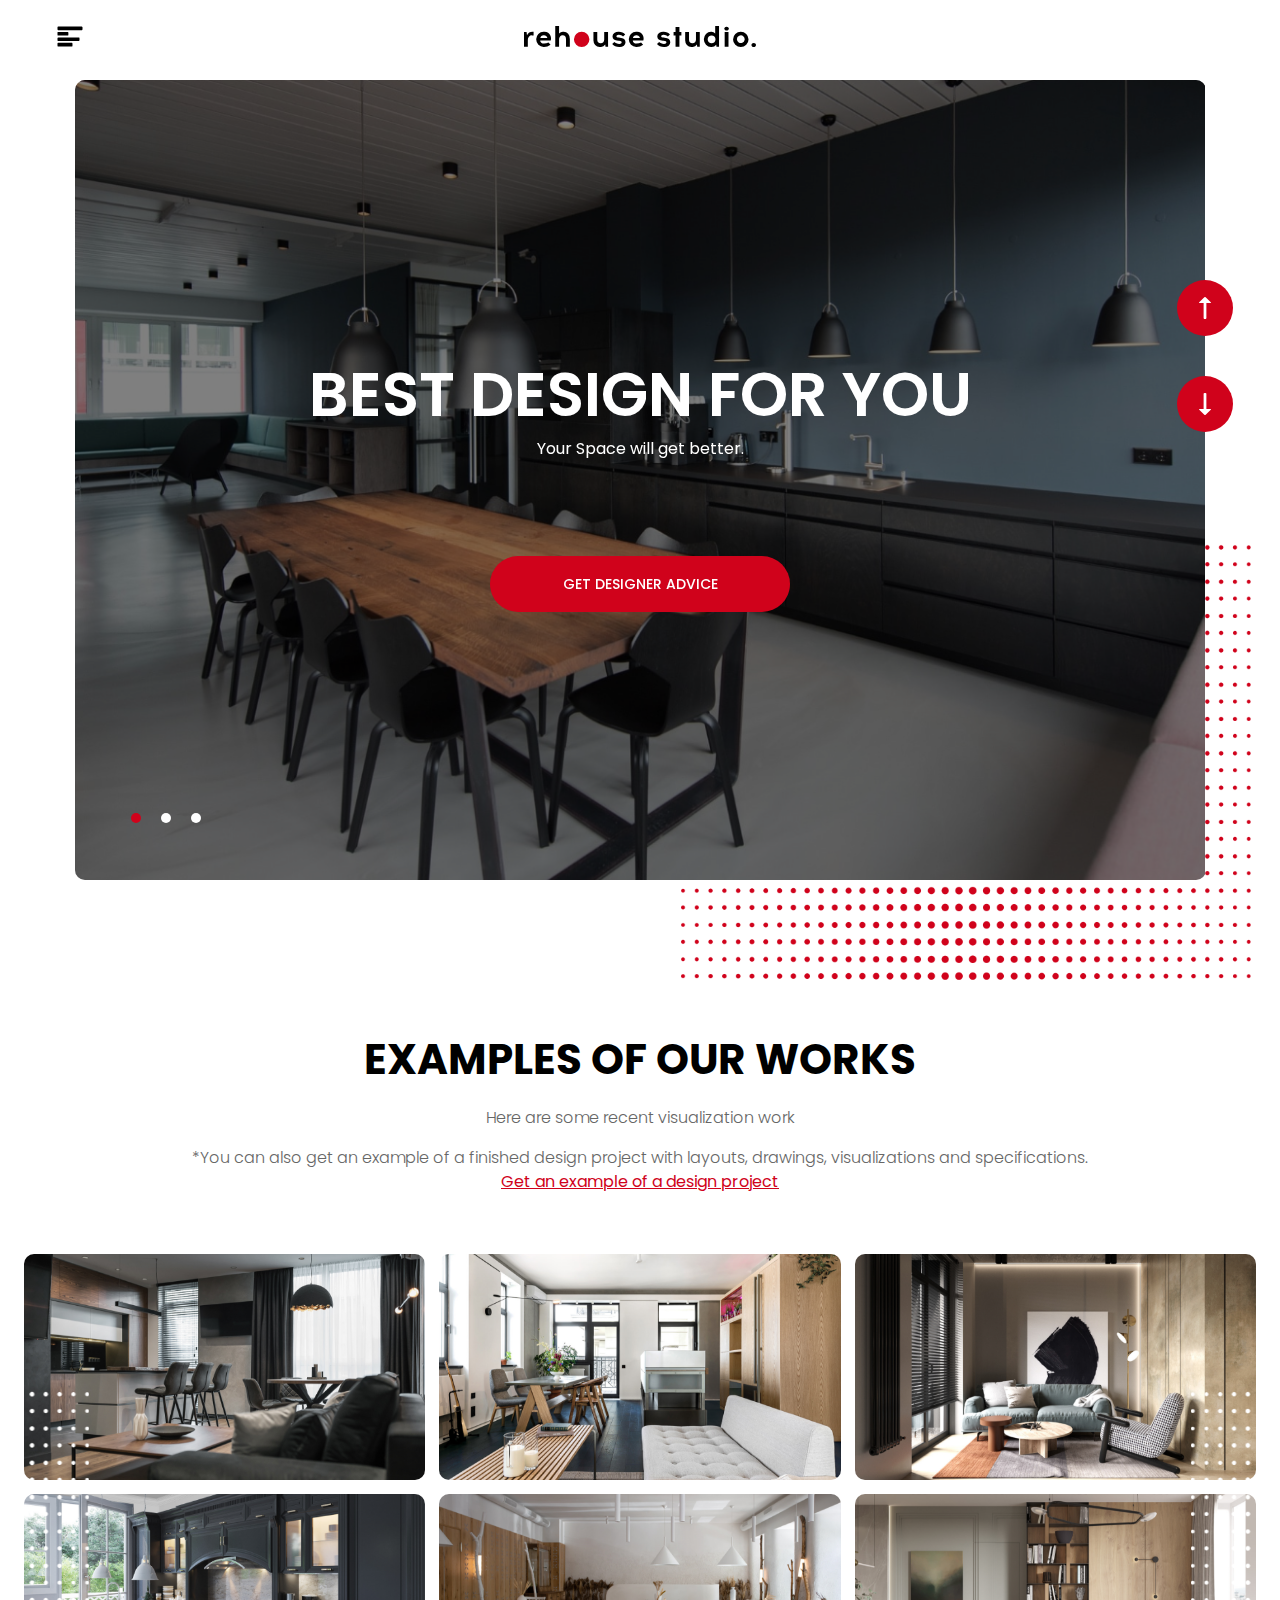
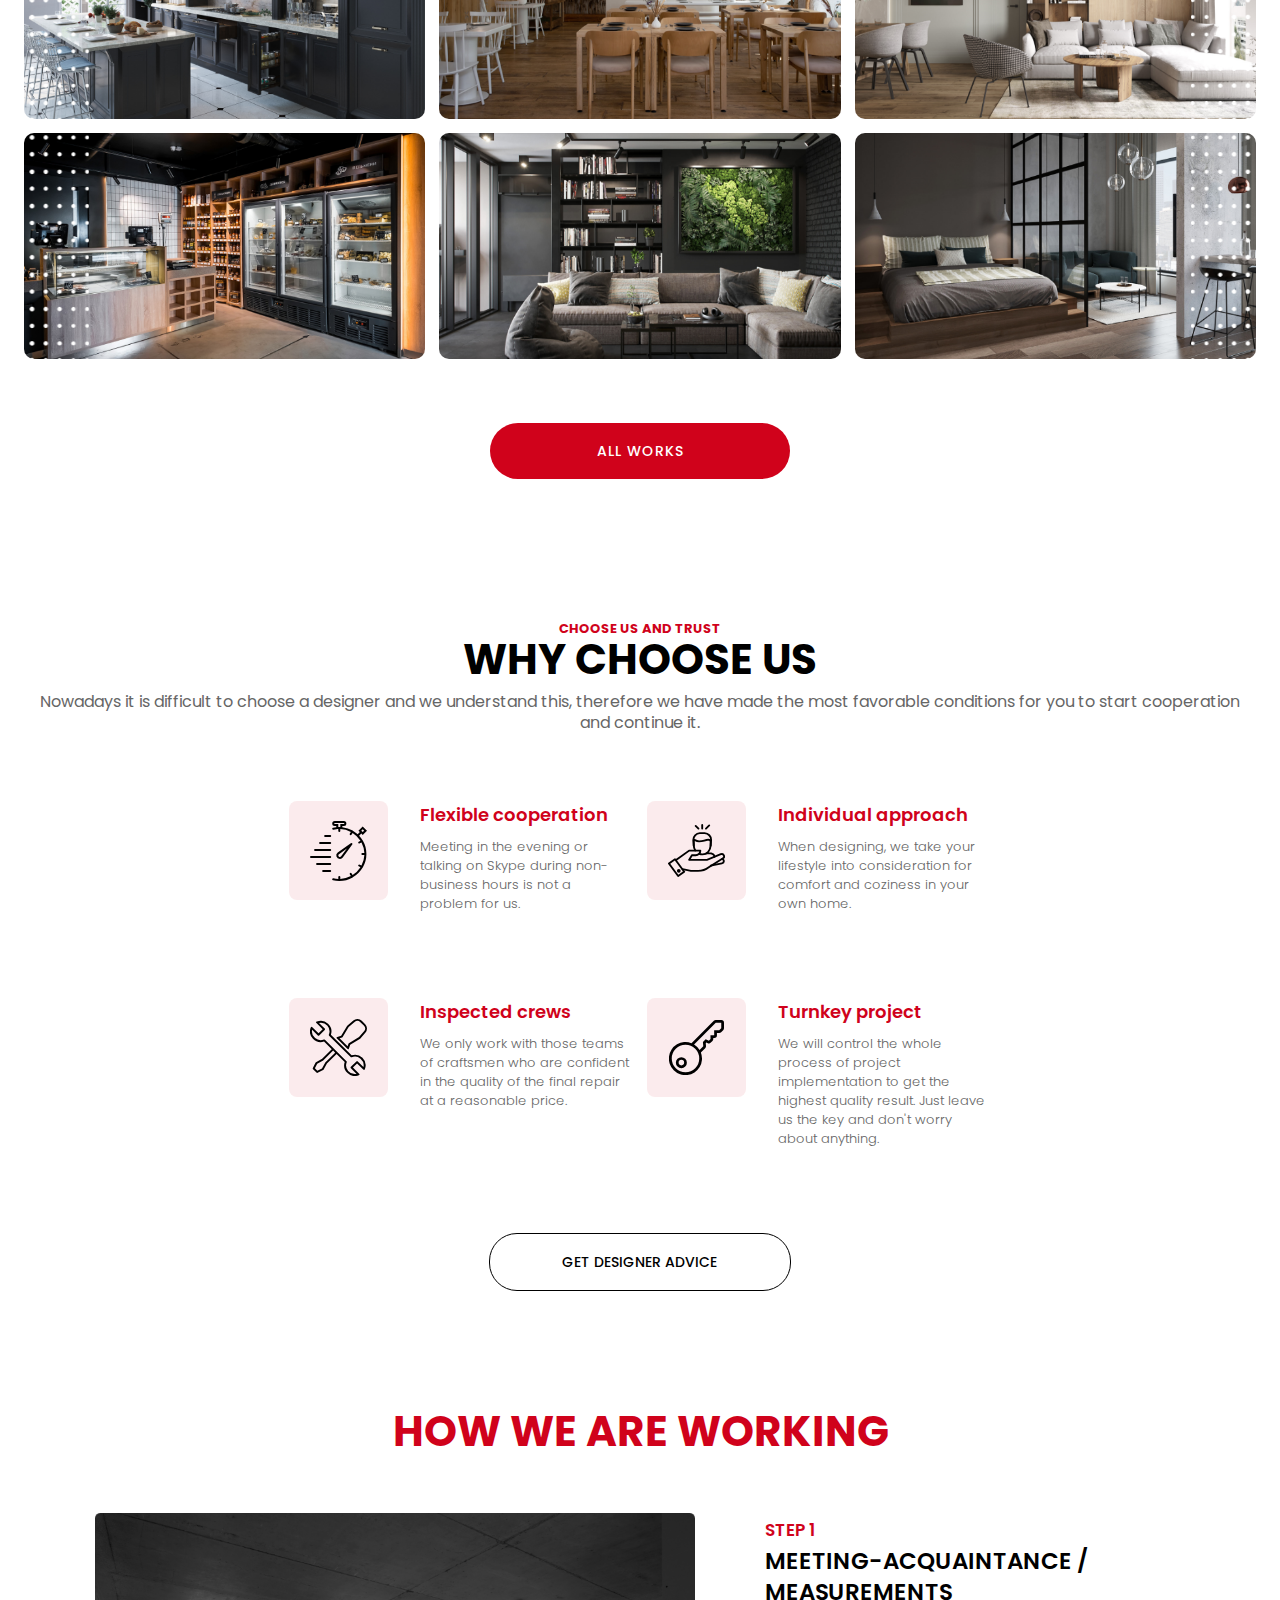
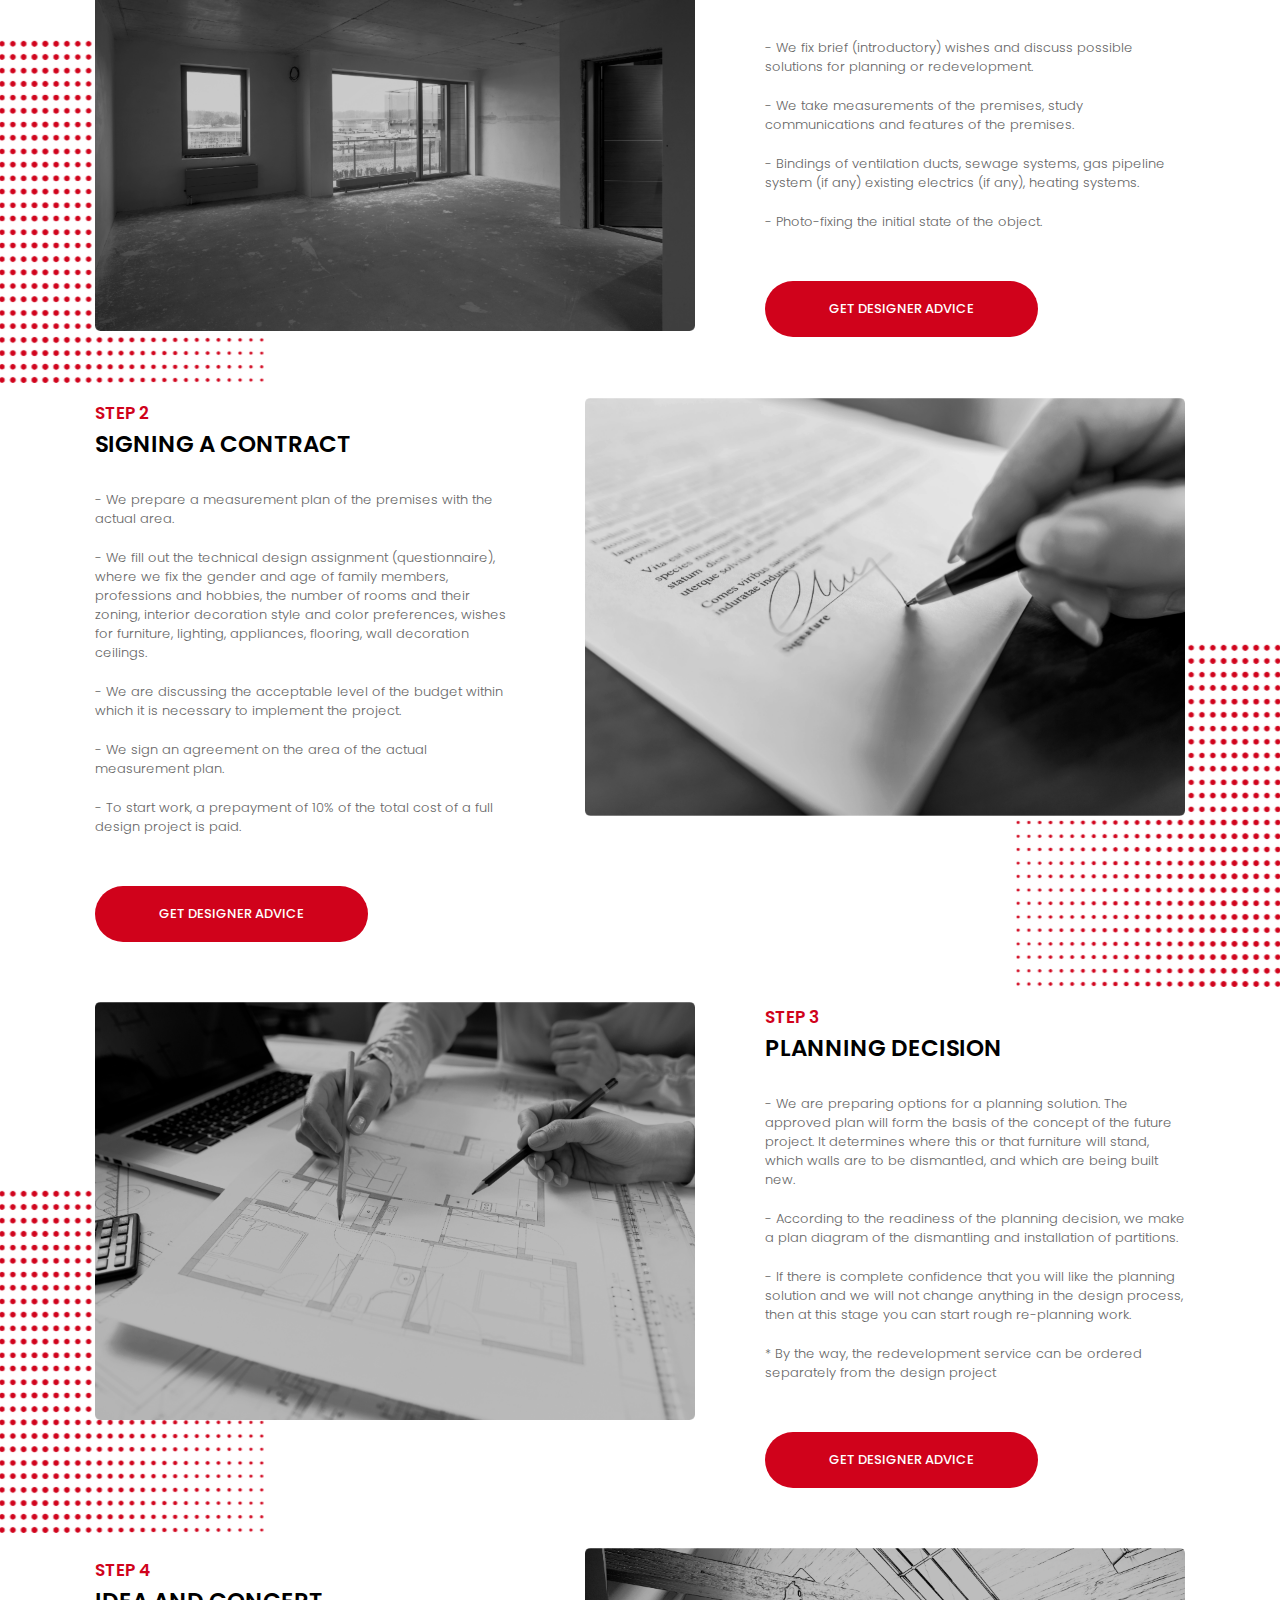
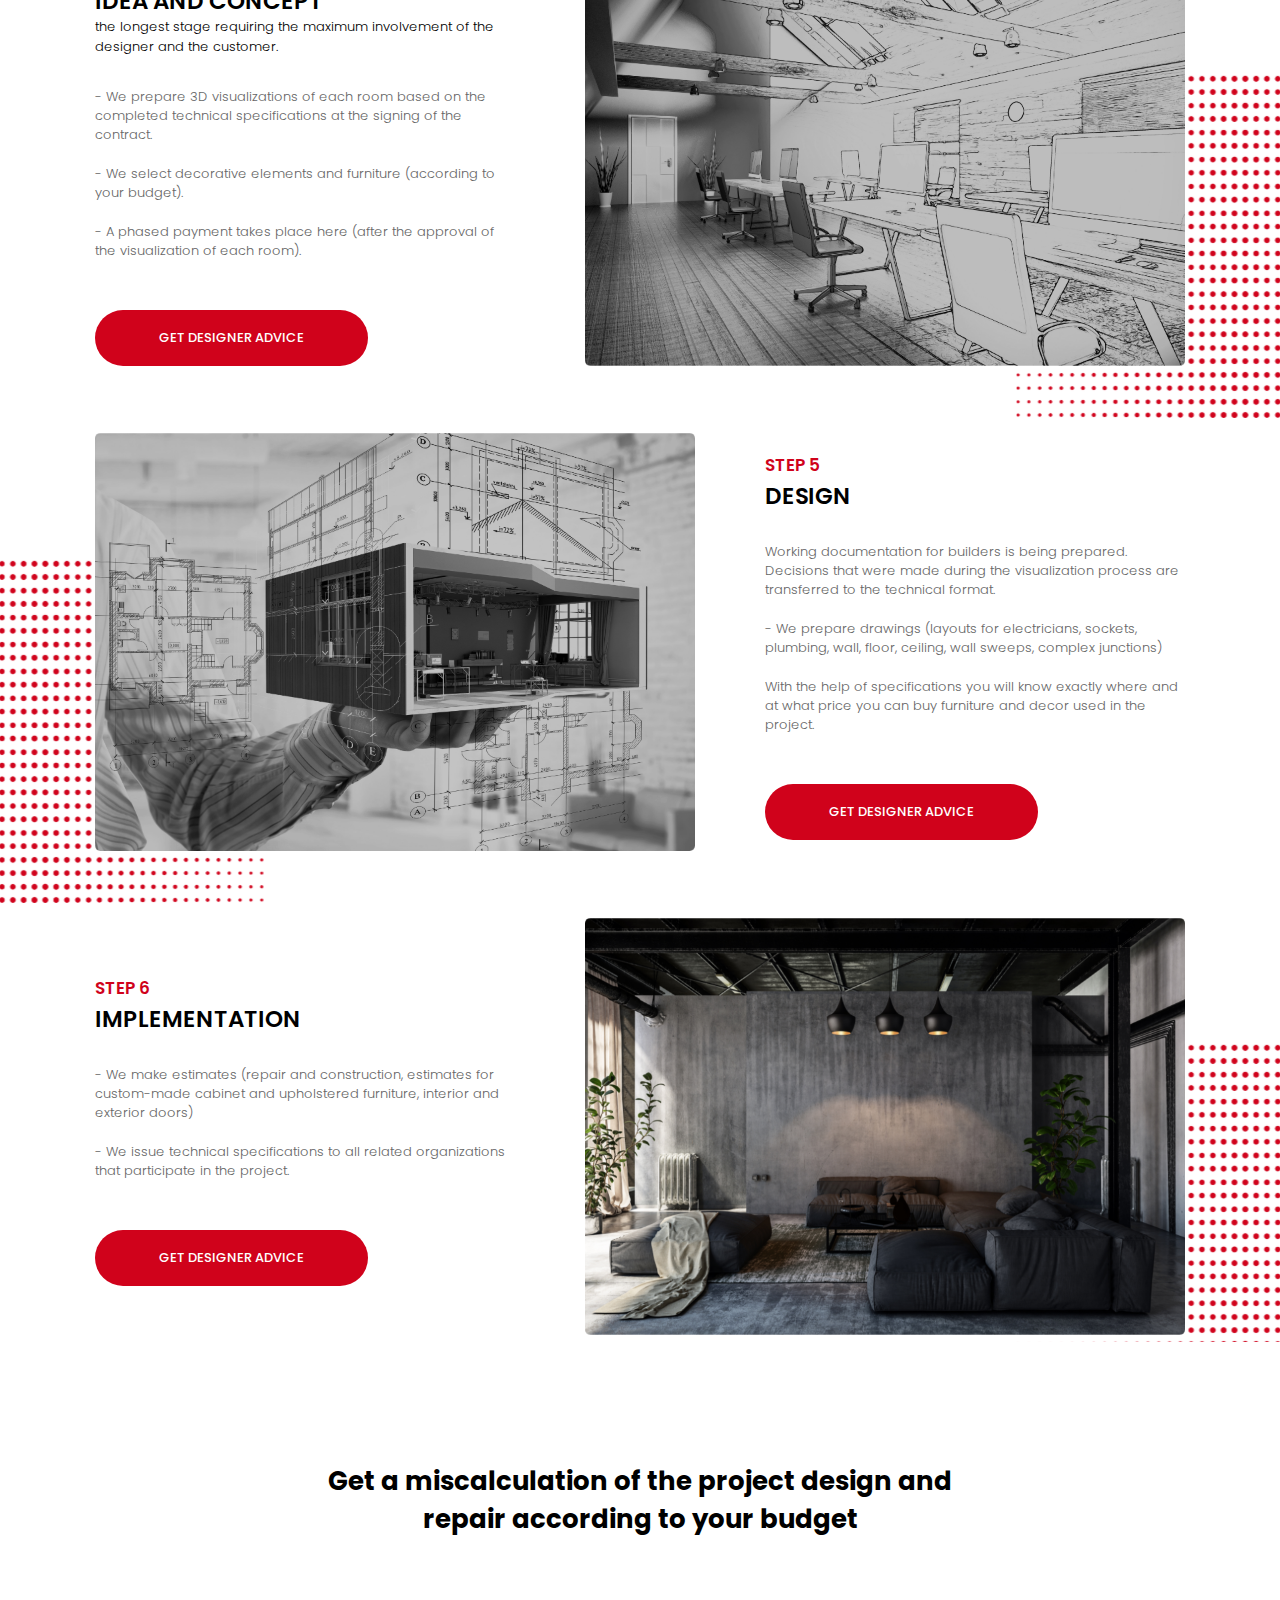
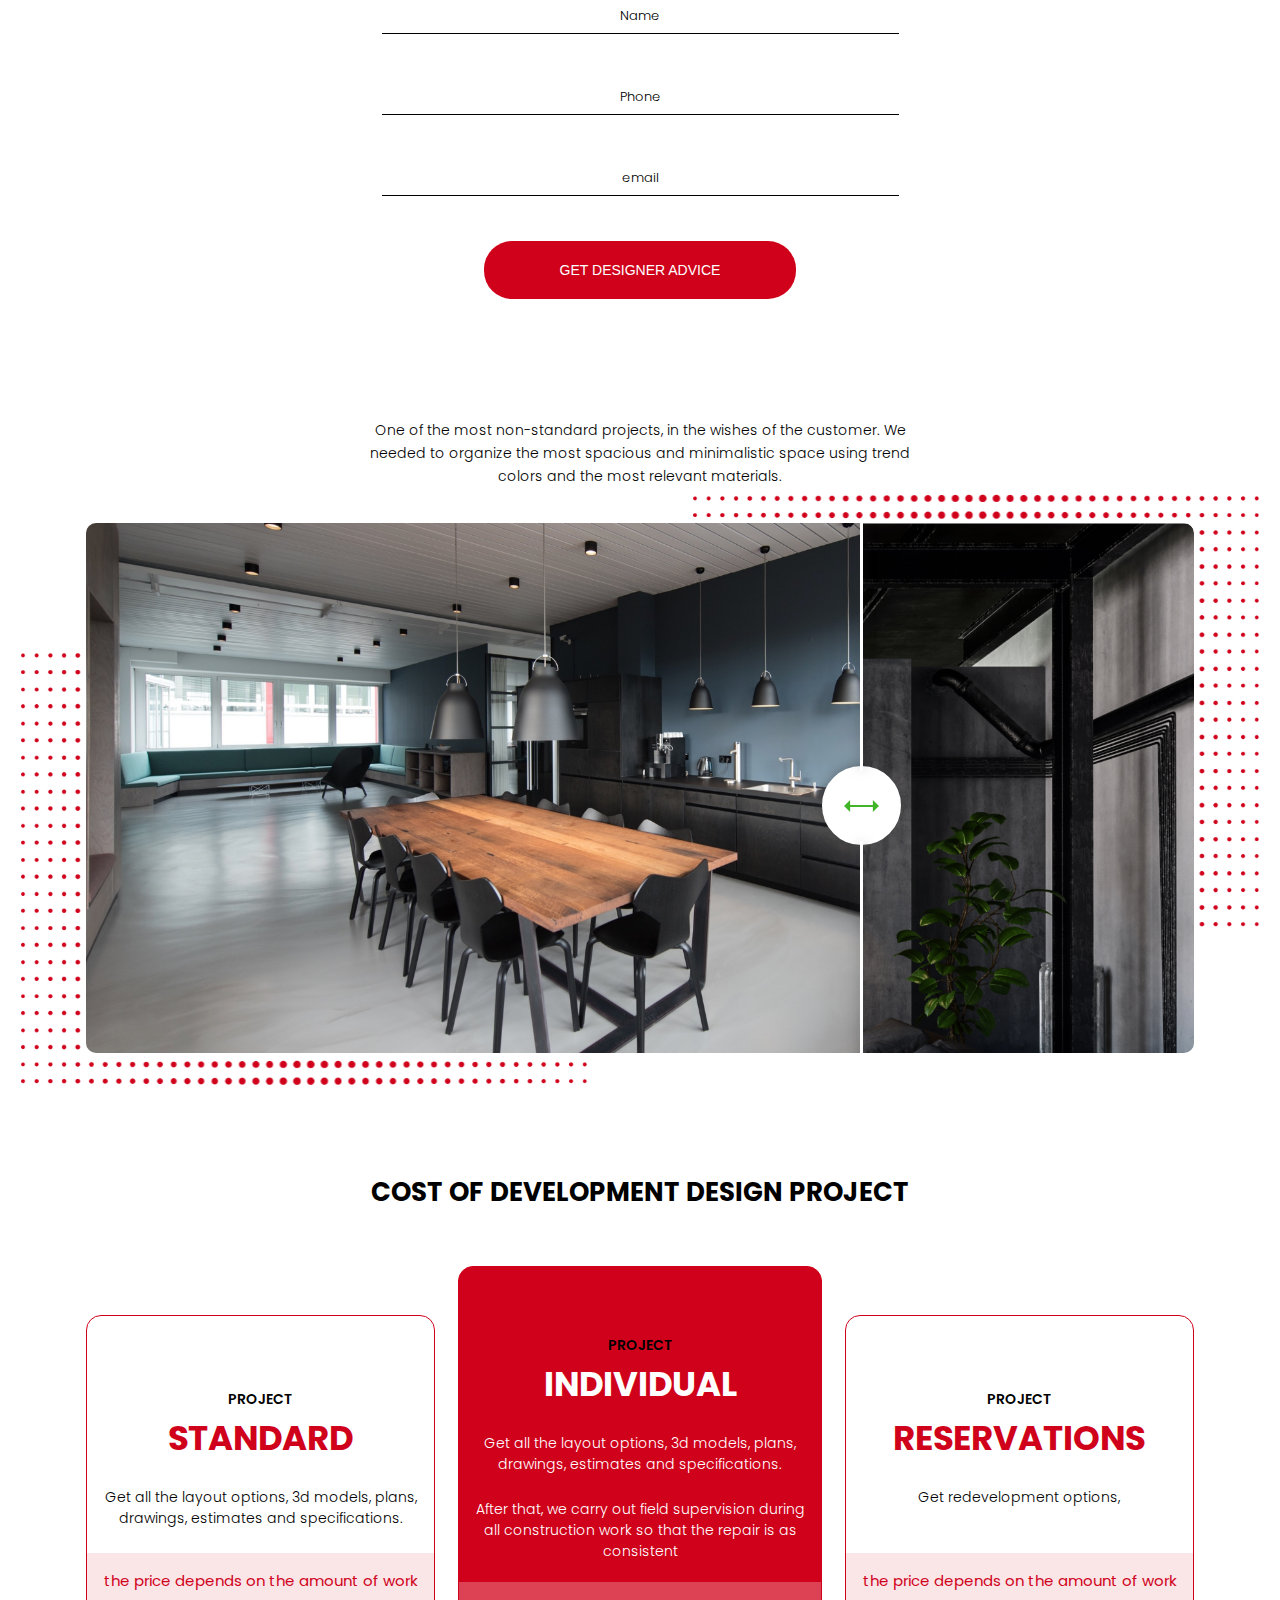
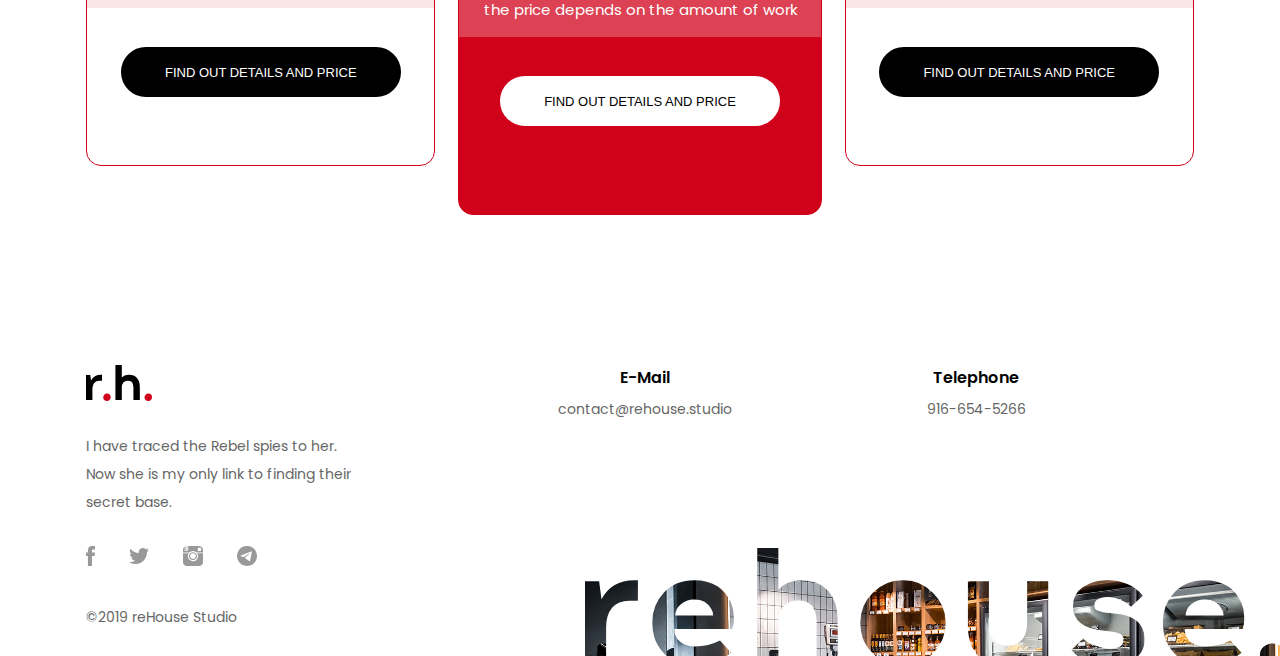
==== commit 39d5ce3d: "menu" ====
--- a/index.html
+++ b/index.html
@@ -21,11 +21,14 @@
 <body>
 
     <header class="header">
-        <span class="header__nav"><img src="image/icons/menu-icon.svg" alt="menu"></span>
+        <span class="header__nav">
+            <img class="burger" src="image/icons/menu-icon.svg" alt="menu">
+            <img class="burger-close" src="image/icons/close-menu.svg" alt="menu close">
+        </span>
         <a href="#" class="header__logo"><img src="image/logo.svg" alt="logo"></a>
-        <!-- <div class="menu-section">
-            <img src="" alt="red dots">
-            <img src="" alt="red dots">
+        <div class="menu-section">
+            <img class="ms__leftpic" src="image/red-dots.svg" alt="red dots">
+            <img class="ms__rightpic" src="image/red-dots.svg" alt="red dots">
             <nav>
                 <ul>
                     <li><a href="">portfolio</a></li>
@@ -36,7 +39,7 @@
                     <li><span>get designer advice</span></li>
                 </ul>
             </nav>
-        </div> -->
+        </div>
     </header>
 
     <main>
--- a/css/common.css
+++ b/css/common.css
@@ -394,12 +394,6 @@
     -moz-transition: opacity 1s;
     -ms-transition: opacity 1s;
     -o-transition: opacity 1s;
-    /*transform: rotate3d(1, 1, 1, 120deg);
-    -webkit-transform: rotate3d(1, 1, 1, 120deg);
-    -moz-transform: rotate3d(1, 1, 1, 120deg);
-    -ms-transform: rotate3d(1, 1, 1, 120deg);
-    -o-transform: rotate3d(1, 1, 1, 120deg);
-    */
     z-index: 1;
     opacity: 0;
     visibility: hidden;
@@ -631,7 +625,7 @@
 
 /* HOW WORKING */
 .howworking {
-    padding: 110px 24px 130px 24px;
+    padding: 90px 24px 30px 24px;
     overflow: hidden;
 }
 
@@ -795,7 +789,7 @@
 
 /* FORM */
 .formsection {
-    padding: 110px 0 130px 0;
+    padding: 230px 0 130px 0;
 }
 
 .formsection form {
@@ -1338,7 +1332,7 @@
     height: 100vh;
     background-color: rgba(0, 0, 0, .7);
     display: none;
-    z-index: 2;
+    z-index: 26;
 }
 
 
@@ -1443,11 +1437,30 @@
     height: calc(100vh - 117px);
     background-color: #fff;
     z-index: 20;
+    overflow: hidden;
+    display: none;
+}
+
+.menu-section nav {
+    height: 100%;
+    width: 100%;
     display: flex;
     align-items: center;
     justify-content: center;
-
-    /* display: none; */
+}
+
+.menu-section img {
+    position: fixed;
+}
+
+.ms__leftpic {
+    left: -425px;
+    bottom: -260px;
+}
+
+.ms__rightpic {
+    right: -425px;
+    top: -150px;
 }
 
 .menu-section ul {
@@ -1458,7 +1471,8 @@
 
 .menu-section ul li {
     text-align: center;
-    margin-bottom: 42px;
+    margin-bottom: 35px;
+
 }
 
 .menu-section ul li:last-child {
@@ -1482,6 +1496,17 @@
     align-items: center;
     justify-content: center;
     margin: 0 auto;
+    cursor: pointer;
+    transition: .5s;
+    -webkit-transition: .5s;
+    -moz-transition: .5s;
+    -ms-transition: .5s;
+    -o-transition: .5s;
+}
+
+.menu-section ul li:last-child span:hover {
+    background-color: #D0021B;
+    color: #fff;
 }
 
 .menu-section ul a {
@@ -1491,15 +1516,53 @@
     line-height: 72px;
     color: #000;
     text-transform: uppercase;
-}
-
-
-
-
-
-
-
-
+    position: relative;
+}
+
+.menu-section ul a:after {
+    content: "";
+    width: 0;
+    height: 5px;
+    background-color: #D0021B;
+    display: block;
+    transition: 1s;
+    -webkit-transition: 1s;
+    -moz-transition: 1s;
+    -ms-transition: 1s;
+    -o-transition: 1s;
+    position: absolute;
+    bottom: 0;
+    left: 0;
+
+}
+
+.menu-section ul a:hover:after {
+    width: 100%;
+}
+
+header.header {
+    transition: .5s;
+    -webkit-transition: .5s;
+    -moz-transition: .5s;
+    -ms-transition: .5s;
+    -o-transition: .5s;
+}
+
+header.header.headshadow {
+    box-shadow: 0 2px 3px #ededed
+}
+
+.burger-close {
+    display: none;
+}
+
+main {
+    padding-top: 120px;
+}
+
+.menu-section {
+    overflow: scroll;
+}
 
 
 
--- a/css/responsive.css
+++ b/css/responsive.css
@@ -74,6 +74,38 @@
 
     .modalform-wrap form input[type="submit"] {
         margin-top: 30px;
+    }
+
+    .menu-section {
+        height: calc(100vh - 79px);
+        top: 79px;
+    }
+
+    .menu-section ul a {
+        font-size: 40px;
+        line-height: 50px;
+    }
+
+    .menu-section ul li {
+        margin-bottom: 25px;
+    }
+
+    .menu-section ul li:last-child {
+        margin-top: 50px;
+    }
+
+    .ms__rightpic {
+        right: -450px;
+        top: -250px;
+    }
+
+    .ms__leftpic {
+        left: -450px;
+        bottom: -300px;
+    }
+
+    main {
+        padding-top: 80px;
     }
 }
 
@@ -372,6 +404,10 @@
         padding: 40px 0;
         box-sizing: border-box;
     }
+
+    .menu-section ul a:after {
+        display: none;
+    }
 }
 
 @media(max-width: 991.8px) {
@@ -544,6 +580,10 @@
         right: 0;
     }
 
+    .menu-section {
+        height: calc(100vh - 59px);
+        top: 59px;
+    }
 
 
 
@@ -594,6 +634,27 @@
         height: 100%;
     }
 
+
+    .ms__rightpic {
+        right: -523px;
+        top: -380px;
+    }
+
+    .ms__leftpic {
+        left: -494px;
+        bottom: -340px;
+    }
+
+    .menu-section ul a {
+        font-size: 32px;
+        line-height: 38px;
+    }
+
+    .menu-section ul li:last-child span {
+        height: 50px;
+        font-size: 14px;
+    }
+
 }
 
 @media(max-width: 700.8px) and (min-width:576px) {
@@ -619,9 +680,6 @@
 }
 
 @media(max-width: 575.8px) {
-
-
-
     .header__nav {
         left: 15px;
     }
@@ -954,6 +1012,14 @@
         box-sizing: border-box;
     }
 
+    .menu-section img {
+        display: none;
+    }
+
+
+
+
+
 
 
     .choose__textbox .descr {
@@ -1007,6 +1073,19 @@
     .workbox {
         height: 215px;
     }
+
+    .menu-section ul a {
+        font-size: 26px;
+        line-height: 36px;
+    }
+
+    .menu-section ul li {
+        margin-bottom: 15px;
+    }
+
+    .menu-section ul li:last-child span {
+        max-width: 100%;
+    }
 }
 
 @media(max-width: 365.8px) {
@@ -1070,4 +1149,109 @@
     .modal-gallery {
         max-width: 650px;
     }
+}
+
+@media (min-width:1025px) and (max-height:780px) {
+    .menu-section ul a {
+        font-size: 42px;
+        line-height: 52px;
+    }
+
+    .menu-section ul li {
+        margin-bottom: 25px;
+    }
+}
+
+@media (min-width:1025px) and (max-height:650px) {
+    .menu-section ul a {
+        font-size: 36px;
+        line-height: 46px;
+    }
+
+    .menu-section ul li {
+        margin-bottom: 20px;
+    }
+
+    .menu-section ul li:last-child {
+        margin-top: 50px;
+    }
+}
+
+@media (min-width:1025px) and (max-height:550px) {
+    .menu-section ul a {
+        font-size: 32px;
+        line-height: 42px;
+    }
+
+    .menu-section ul li {
+        margin-bottom: 20px;
+    }
+
+    .menu-section ul li:last-child {
+        margin-top: 40px;
+    }
+}
+
+@media (min-width:1025px) and (max-height:480px) {
+    .menu-section ul a {
+        font-size: 24px;
+        line-height: 34px;
+    }
+
+    .menu-section ul li {
+        margin-bottom: 15px;
+    }
+
+    .menu-section ul li:last-child {
+        margin-top: 30px;
+    }
+}
+
+@media (max-width:575.8px) and (max-height:500px) {
+    .menu-section ul a {
+        font-size: 22px;
+        line-height: 28px;
+    }
+
+    .menu-section ul li:last-child {
+        margin-top: 30px;
+    }
+}
+
+@media (max-width:815.8px) and (max-height:460px) {
+    .menu-section ul a {
+        font-size: 20px;
+        line-height: 24px;
+    }
+
+    .menu-section ul li {
+        margin-bottom: 15px;
+    }
+
+    .menu-section ul li:last-child {
+        margin-top: 30px;
+    }
+
+    .menu-section nav {
+        padding: 0 0;
+    }
+}
+
+@media (max-width:815.8px) and (max-height:360px) {
+    .menu-section ul a {
+        font-size: 20px;
+        line-height: 24px;
+    }
+
+    .menu-section ul li {
+        margin-bottom: 15px;
+    }
+
+    .menu-section ul li:last-child {
+        margin-top: 30px;
+    }
+
+    .menu-section nav {
+        padding: 30px 0;
+    }
 }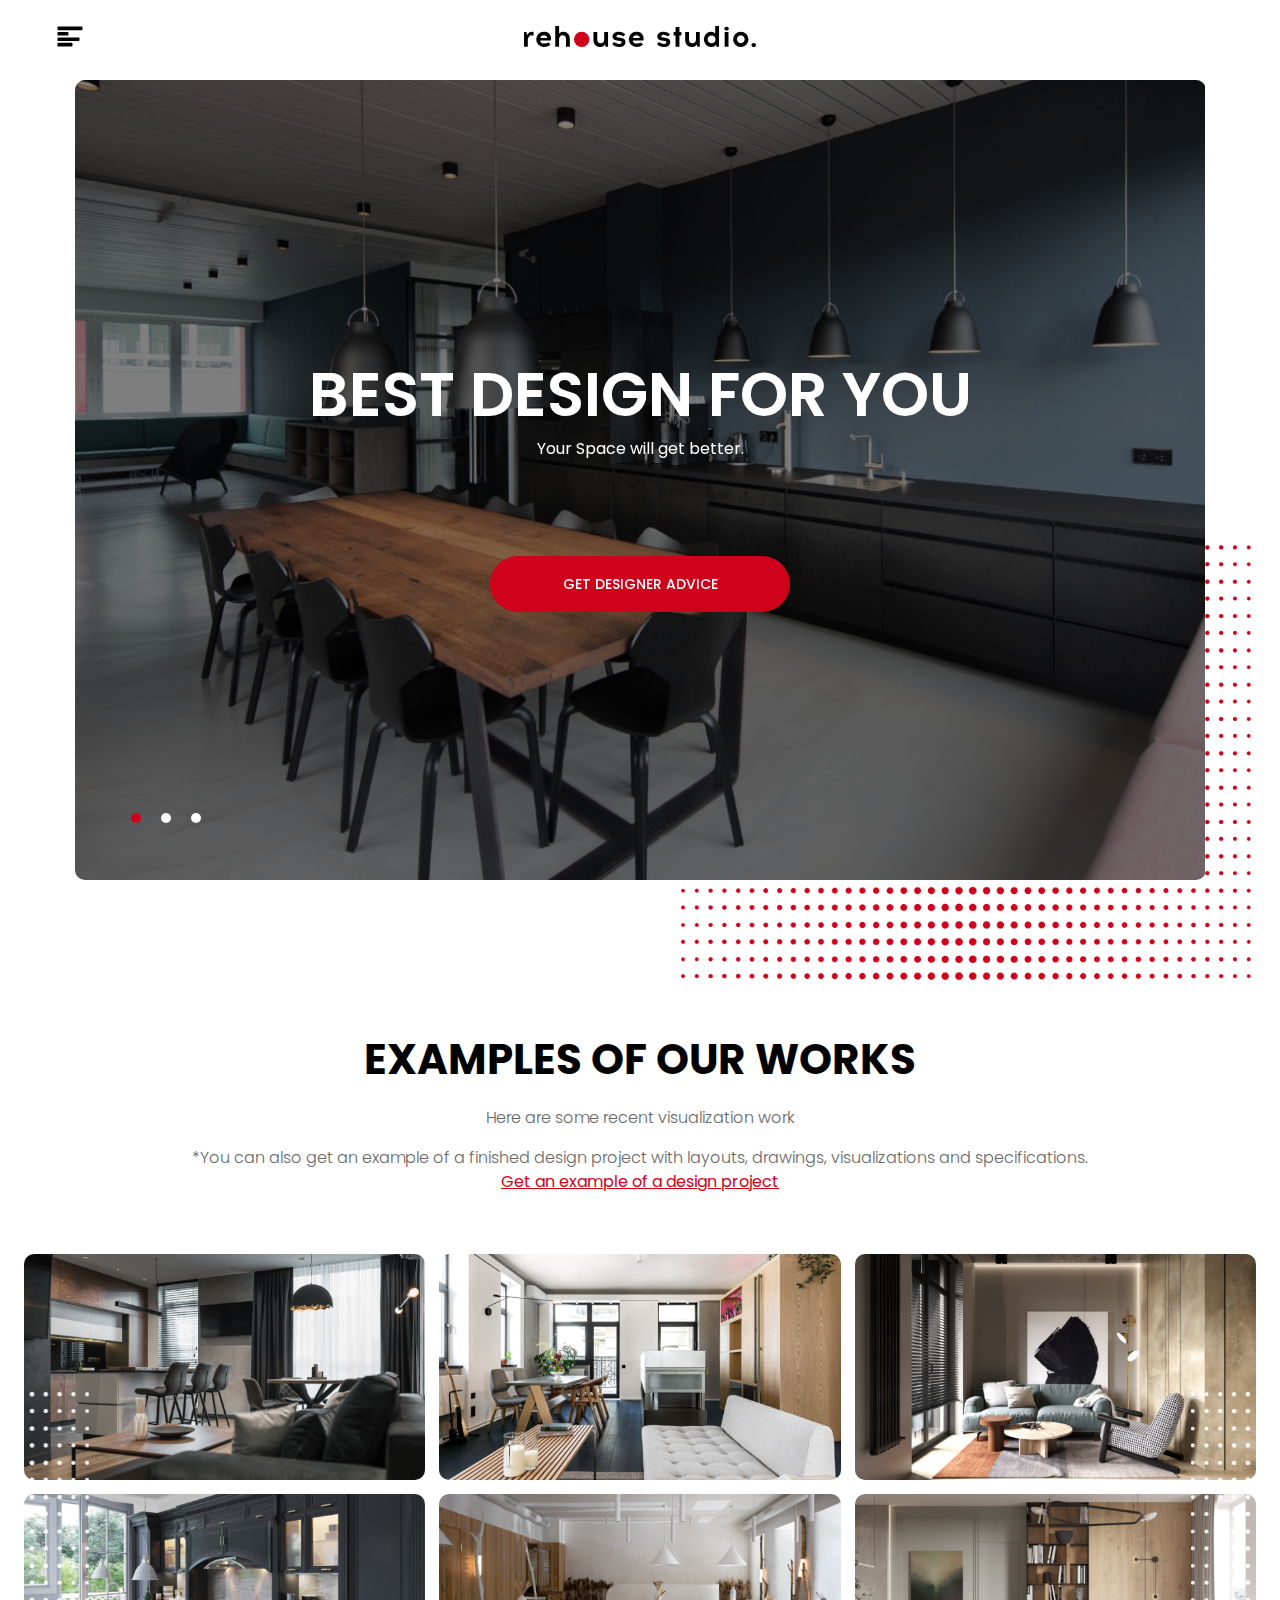
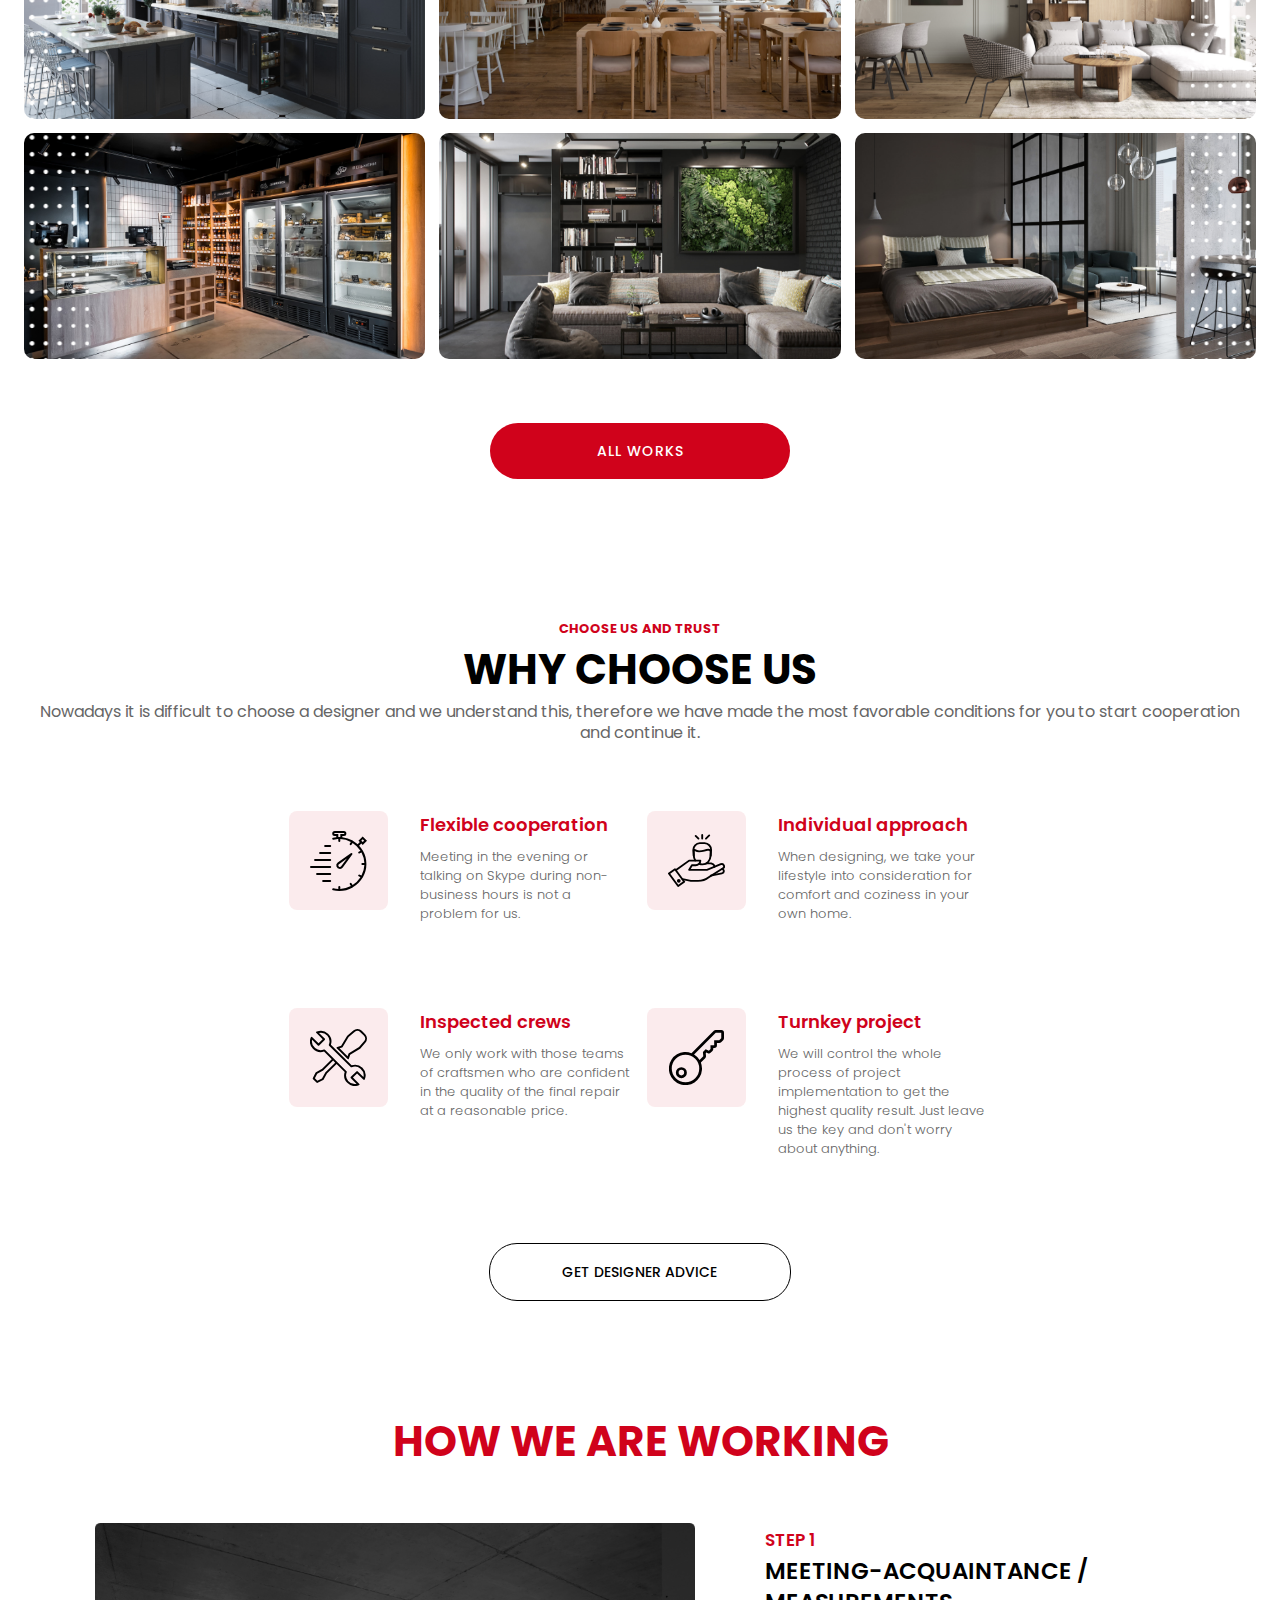
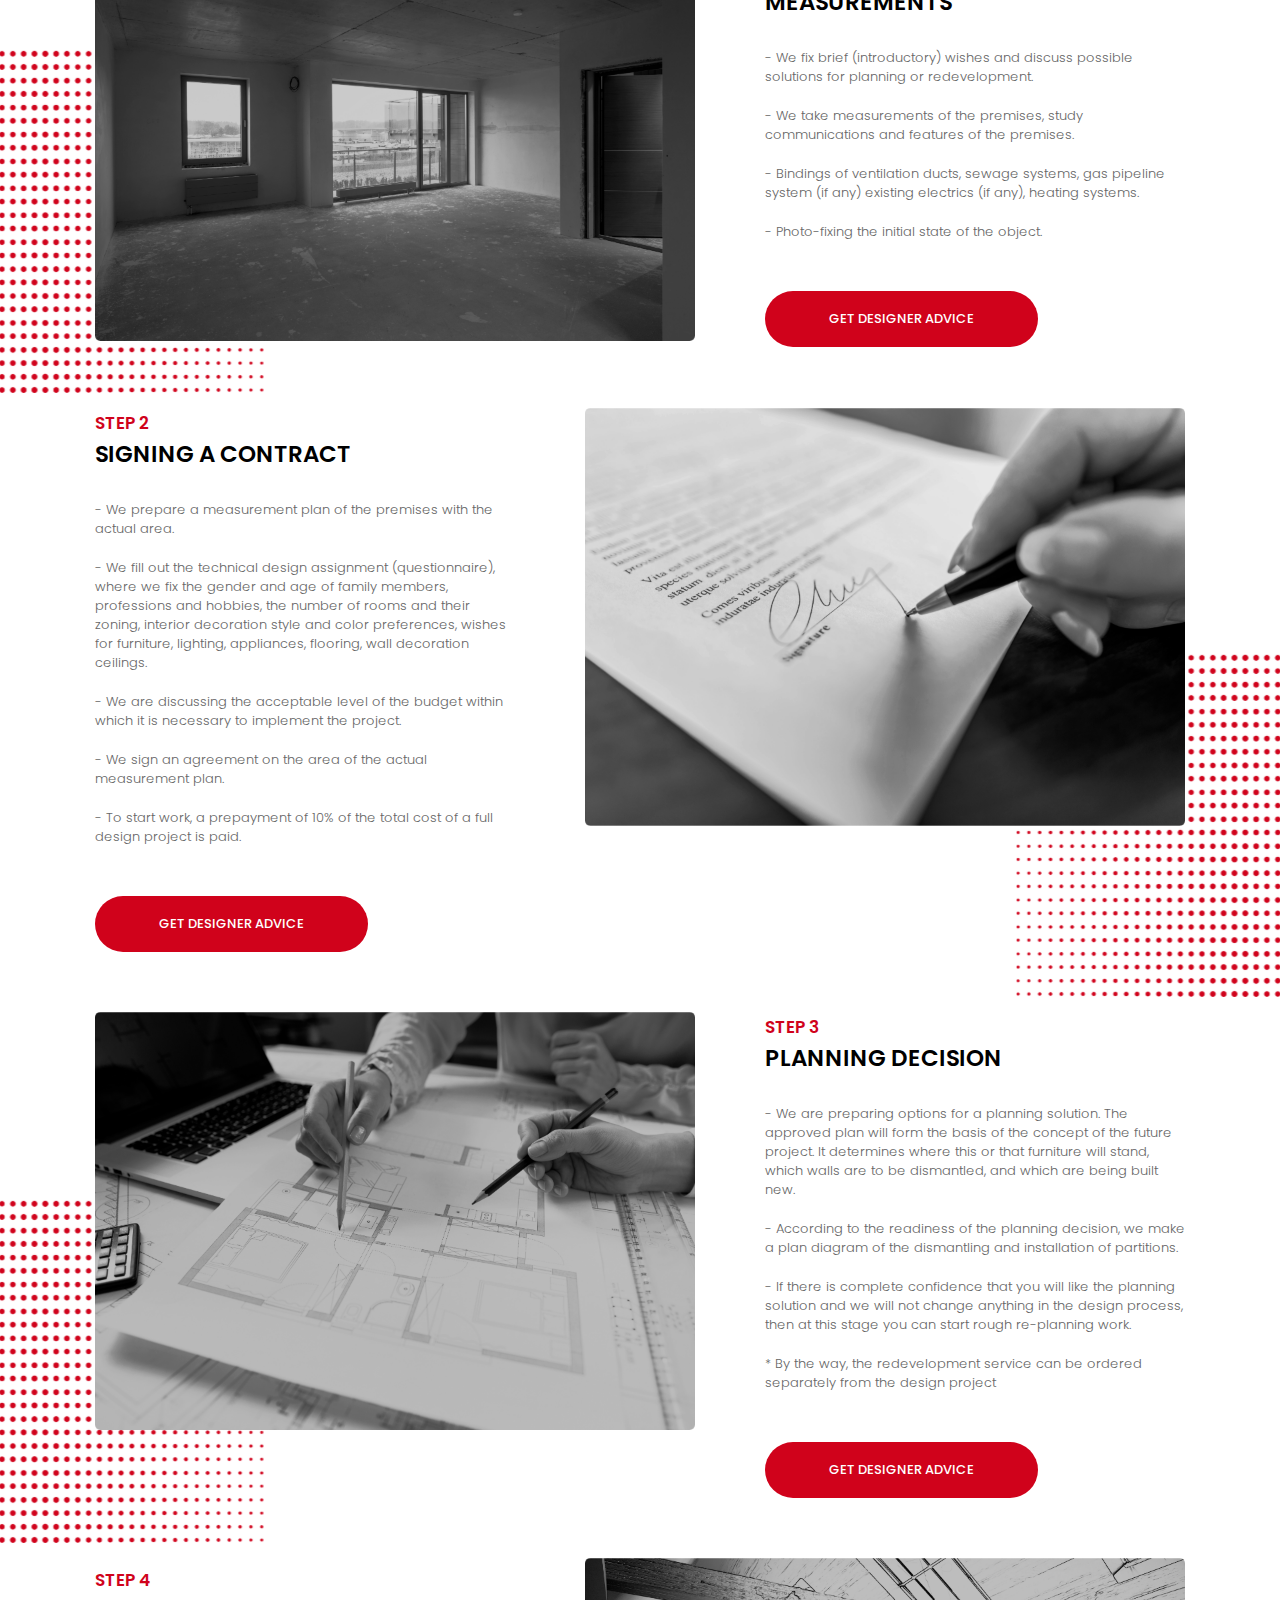
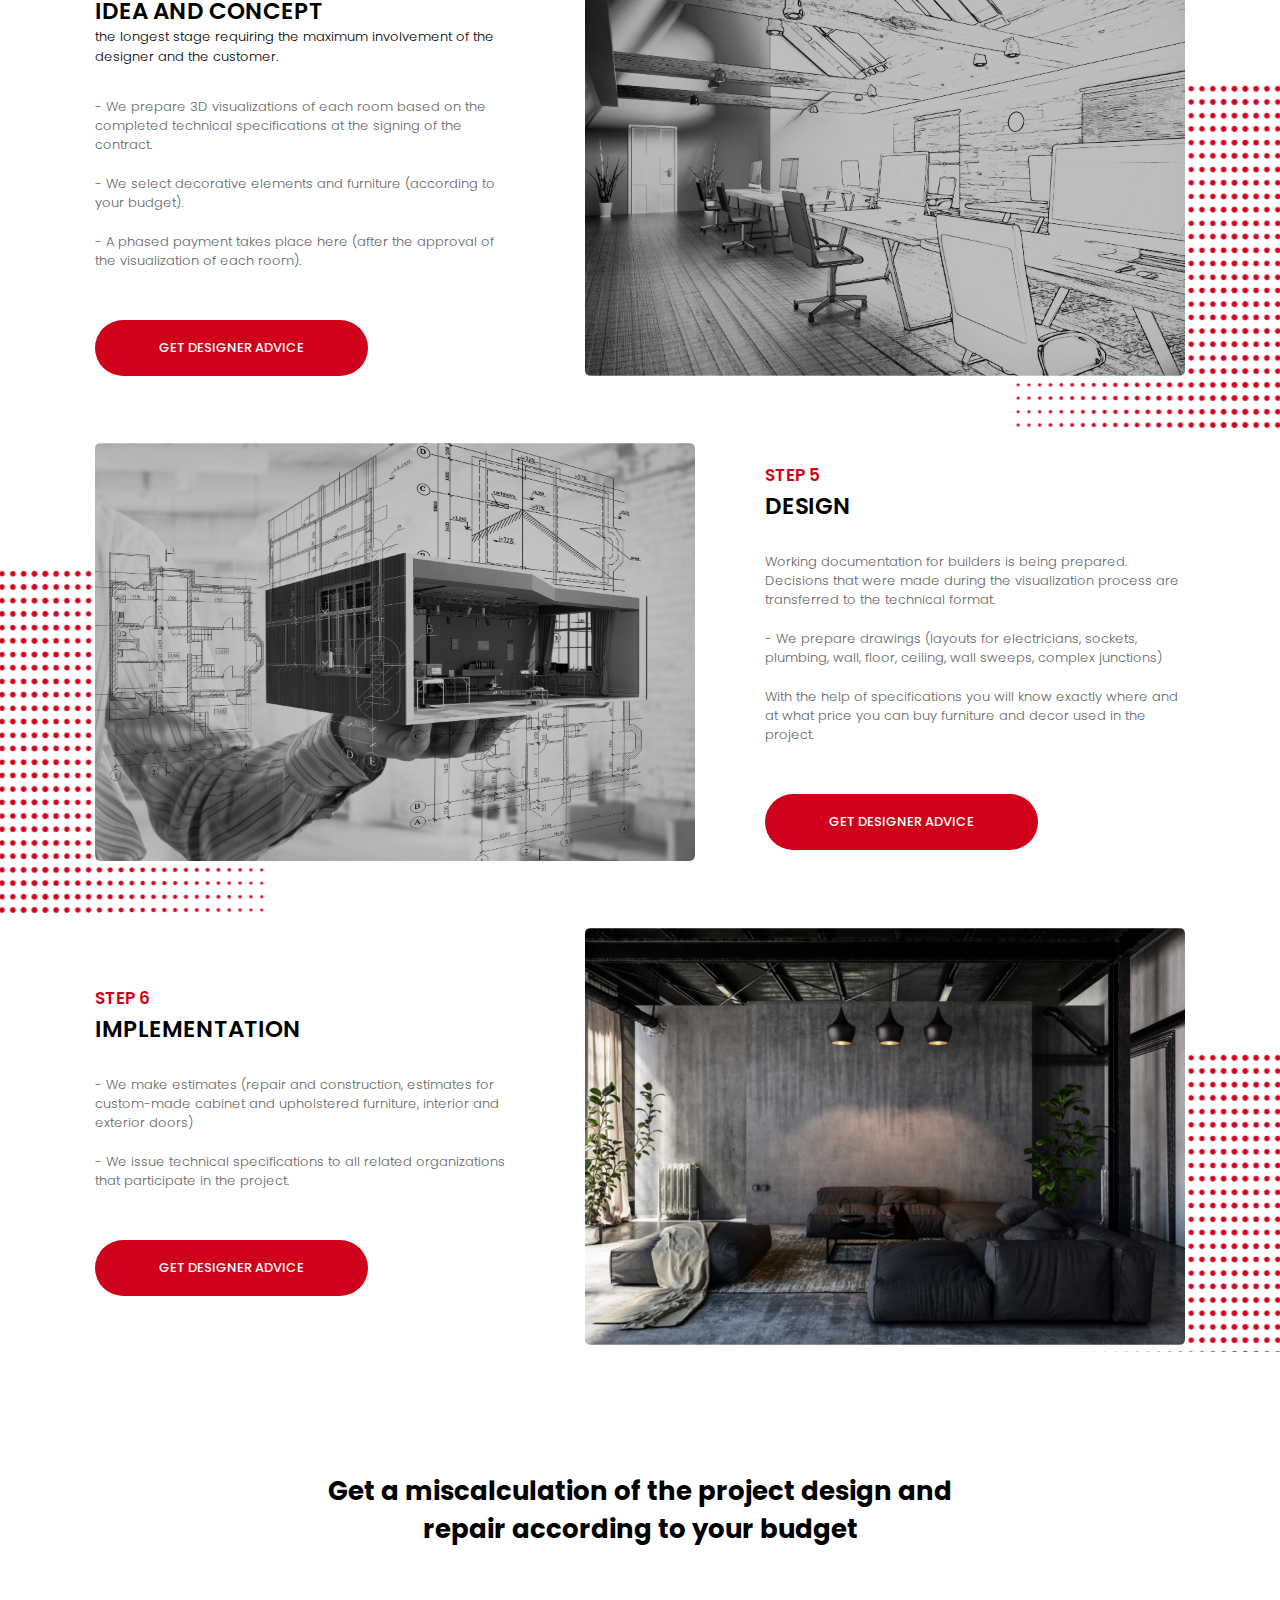
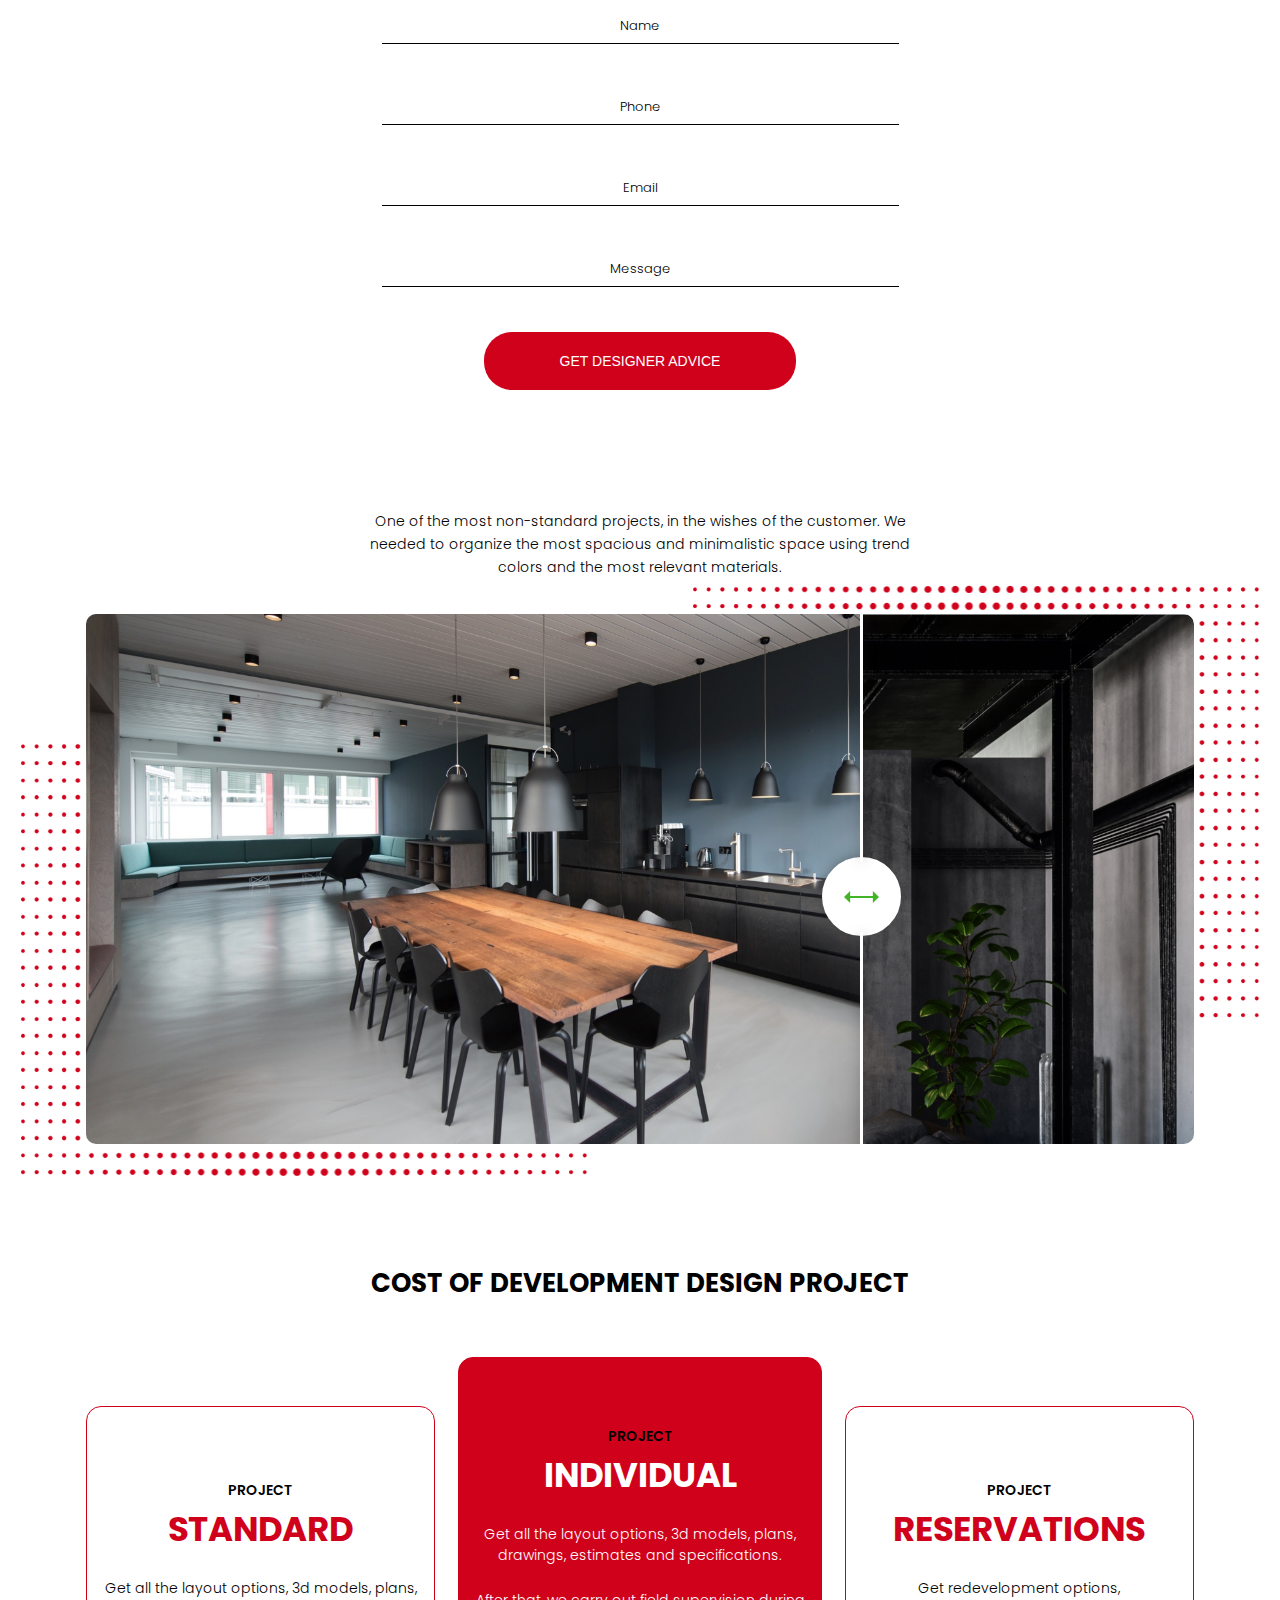
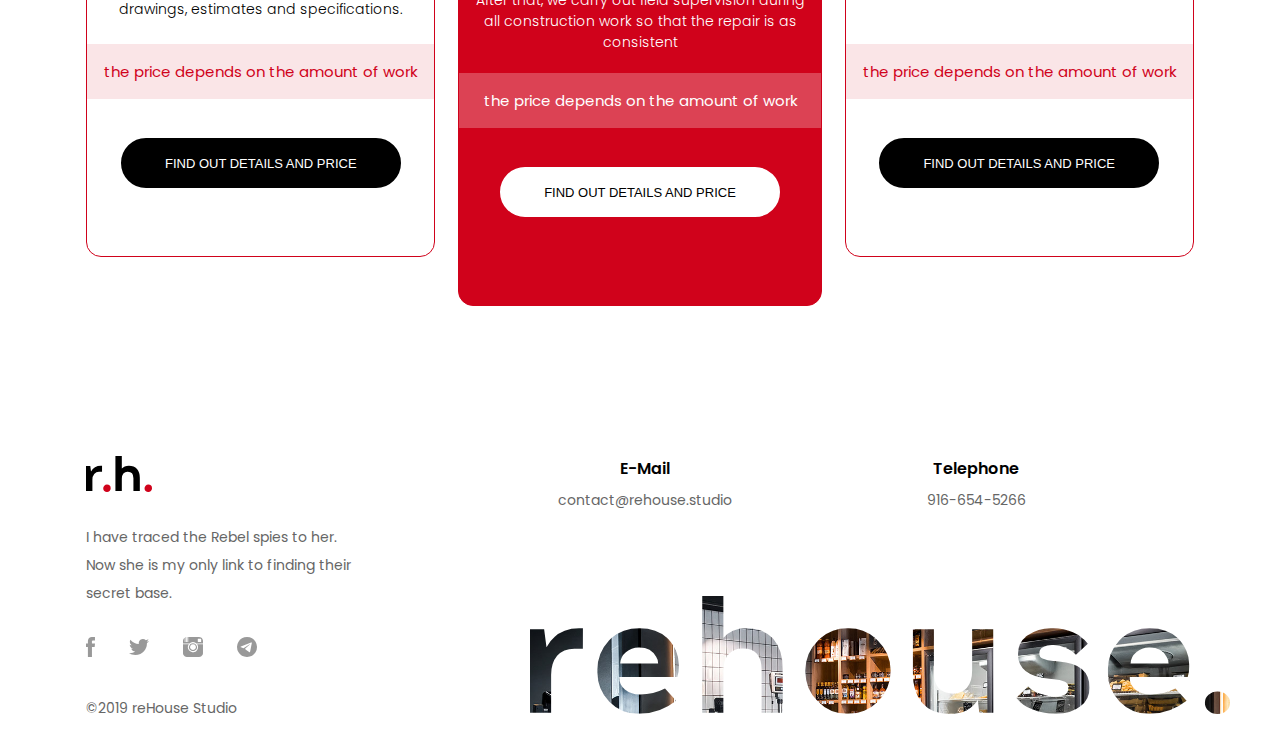
==== commit 3a6161ec: "fix gallery width add textarea" ====
--- a/index.html
+++ b/index.html
@@ -21,22 +21,23 @@
 <body>
 
     <header class="header">
+        <!-- <div id="toppage"></div> -->
         <span class="header__nav">
             <img class="burger" src="image/icons/menu-icon.svg" alt="menu">
             <img class="burger-close" src="image/icons/close-menu.svg" alt="menu close">
         </span>
-        <a href="#" class="header__logo"><img src="image/logo.svg" alt="logo"></a>
+        <a href="index.html" class="header__logo"><img src="image/logo.svg" alt="logo"></a>
         <div class="menu-section">
             <img class="ms__leftpic" src="image/red-dots.svg" alt="red dots">
             <img class="ms__rightpic" src="image/red-dots.svg" alt="red dots">
             <nav>
                 <ul>
-                    <li><a href="">portfolio</a></li>
-                    <li><a href="">about us</a></li>
-                    <li><a href="">work process</a></li>
-                    <li><a href="">service packages</a></li>
-                    <li><a href="">contact us</a></li>
-                    <li><span>get designer advice</span></li>
+                    <li><a href="#portfolio">portfolio</a></li>
+                    <li><a href="#about-us">about us</a></li>
+                    <li><a href="#work-process">work process</a></li>
+                    <li><a href="#service-packages">service packages</a></li>
+                    <li><a href="#formsection">contact us</a></li>
+                    <li><span class="openmodal">get designer advice</span></li>
                 </ul>
             </nav>
         </div>
@@ -73,13 +74,13 @@
             <img class="mainslider__reddots" src="image/red-dots.svg" alt="red dots">
         </section>
 
-        <section class="ourworks">
+        <section class="ourworks" id="portfolio">
             <div class="ourworks__topsect">
                 <h3>EXAMPLES OF OUR WORKS</h3>
                 <p>Here are some recent visualization work</p>
                 <p>*You can also get an example of a finished design project with layouts, drawings, visualizations and
                     specifications.
-                    <a href="#">Get an example of a design project</a>
+                    <a href="#" class="openmodal">Get an example of a design project</a>
                 </p>
             </div>
             <div class="ourworks__works">
@@ -299,7 +300,7 @@
             </div>
         </section>
 
-        <section class="chooseus">
+        <section class="chooseus" id="about-us">
             <div class="chooseus__topsect">
                 <p class="beforetitle-text">CHOOSE US AND TRUST</p>
                 <h3>WHY CHOOSE US</h3>
@@ -369,7 +370,7 @@
             </div>
         </section>
 
-        <section class="howworking">
+        <section class="howworking" id="work-process">
             <h3>HOW WE ARE WORKING</h3>
             <div class="howworking-sect">
                 <div class="howworking__row">
@@ -549,7 +550,11 @@
                 </div>
                 <div class="controls">
                     <input type="email" id="email" class="floatLabel" name="email" value="">
-                    <label for="email">email</label>
+                    <label for="email">Email</label>
+                </div>
+                <div class="controls">
+                    <textarea id="message" class="floatLabel" name="message"></textarea>
+                    <label for="message">Message</label>
                 </div>
                 <input type="submit" value="get designer advice">
             </form>
@@ -567,7 +572,7 @@
             </div>
         </section>
 
-        <section class="costproject">
+        <section class="costproject" id="service-packages">
             <h4>COST OF DEVELOPMENT DESIGN PROJECT</h4>
             <div class="costproject__container">
                 <div class="cost-project">
@@ -626,6 +631,10 @@
                     <input type="email" id="email-modal" class="floatLabel" name="email-modal" value="">
                     <label for="email-modal">email</label>
                 </div>
+                <div class="controls">
+                    <textarea id="message-modal" class="floatLabel" name="message-modal"></textarea>
+                    <label for="message-modal">Message</label>
+                </div>
                 <input type="submit" value="get designer advice">
             </form>
         </div>
@@ -646,6 +655,10 @@
                 <div class="controls">
                     <input type="email" id="email-modalpr" class="floatLabel" name="email-modalpr" value="">
                     <label for="email-modalpr">email</label>
+                </div>
+                <div class="controls">
+                    <textarea id="message-modalpr" class="floatLabel" name="message-modalpr"></textarea>
+                    <label for="message-modalpr">Message</label>
                 </div>
                 <input type="submit" value="get designer advice">
             </form>
@@ -680,7 +693,7 @@
     <footer class="footer" id="aaa">
         <div class="footer__container">
             <div class="footer__leftbox">
-                <a href="#" class="footer__logo"><img src="image/footer-logo.svg" alt="logo"></a>
+                <a href="index.html" class="footer__logo"><img src="image/footer-logo.svg" alt="logo"></a>
                 <p>
                     I have traced the Rebel spies to her. Now she is my only link to finding their secret base.
                 </p>
--- a/css/common.css
+++ b/css/common.css
@@ -499,7 +499,7 @@
 
 /* CHOOSE US */
 .chooseus {
-    padding: 140px 24px 110px 24px;
+    padding: 140px 24px 60px 24px;
 }
 
 .chooseus__topsect {
@@ -512,6 +512,7 @@
     margin: 0;
     font-weight: 700;
     color: #D0021B;
+    margin-bottom: 10px;
 }
 
 .chooseus__topsect h3 {
@@ -625,7 +626,7 @@
 
 /* HOW WORKING */
 .howworking {
-    padding: 90px 24px 30px 24px;
+    padding: 140px 24px 30px 24px;
     overflow: hidden;
 }
 
@@ -809,7 +810,7 @@
 
 
 .controls {
-    height: 36px;
+    height: auto;
     width: 100%;
     max-width: 517px;
     background-color: #fff;
@@ -896,12 +897,19 @@
 
 .controls input[type="text"],
 .controls input[type="email"],
-.controls input[type="tel"] {
+.controls input[type="tel"],
+.controls textarea {
     width: 100%;
     max-width: 517px;
     height: 36px;
     border: none;
     border-bottom: 1px solid #000;
+    font-family: 'Poppins', sans-serif;
+}
+
+.controls textarea {
+    resize: none;
+    font-family: 'Poppins', sans-serif;
 }
 
 .formsection form input[type="submit"],
@@ -940,7 +948,7 @@
 .after-before {
     max-width: 1170px;
     margin: 0 auto;
-    padding: 70px 0 188px 0;
+    padding: 70px 0 88px 0;
 }
 
 .twentytwenty-container {
@@ -1272,8 +1280,10 @@
 
 footer.footer .footerbottompic {
     position: absolute;
-    bottom: -10px;
-    right: -5px;
+    /* bottom: -10px;
+    right: -5px; */
+    bottom: 65px;
+    right: 50px;
 }
 
 .showmore-work {
@@ -1346,6 +1356,7 @@
     display: flex;
     align-items: center;
     justify-content: center;
+    overflow: auto;
 }
 
 .modalform-wrap form {
@@ -1560,23 +1571,121 @@
     padding-top: 120px;
 }
 
-.menu-section {
-    overflow: scroll;
-}
-
-
-
-
-
-
-
-
-
-
-
-/* .modal-section-gallery {
-    display: block !important;
-} */
+
+
+.costproject {
+    padding-top: 100px;
+}
+
+li::selection,
+p::selection,
+h1::selection,
+h2::selection,
+h3::selection,
+h4::selection,
+h5::selection,
+h6::selection,
+a::selection,
+span::selection,
+*::selection {
+    color: #fff;
+    background: #D0021B;
+}
+
+
+/* PORTFOLIO */
+.ourworks.portfoliopage {
+    padding: 50px 24px 0 24px;
+}
+
+.ourworks.portfoliopage .ourworks__topsect {
+    position: relative;
+}
+
+.pagination {
+    text-align: center;
+    padding: 50px 0 30px 0;
+}
+
+.pagination ul {
+    list-style-type: none;
+    padding: 0;
+    margin: 0;
+}
+
+.pagination ul li {
+    display: inline-block;
+    vertical-align: middle;
+    width: 25px;
+    margin: 0 5px;
+}
+
+.pagination ul li a,
+.pagination ul li span {
+    text-decoration: none;
+    color: #666;
+    font-size: 22px;
+    display: flex;
+    align-items: center;
+    justify-content: center;
+    border-radius: 50%;
+    -webkit-border-radius: 50%;
+    -moz-border-radius: 50%;
+    -ms-border-radius: 50%;
+    -o-border-radius: 50%;
+    transition: .5s;
+    -webkit-transition: .5s;
+    -moz-transition: .5s;
+    -ms-transition: .5s;
+    -o-transition: .5s;
+}
+
+.prevpag img,
+.nextpag img {
+    width: 18px;
+}
+
+.pagination ul li a:hover,
+.pagination ul li.active a {
+    color: #D0021B;
+}
+
+.prevpag,
+.nextpag {
+    transition: .5s;
+    -webkit-transition: .5s;
+    -moz-transition: .5s;
+    -ms-transition: .5s;
+    -o-transition: .5s;
+}
+
+.prevpag,
+.nextpag {
+    transition: .5s;
+    -webkit-transition: .5s;
+    -moz-transition: .5s;
+    -ms-transition: .5s;
+    -o-transition: .5s;
+}
+
+.prevpag:hover,
+.nextpag:hover {
+    opacity: .7;
+}
+
+.pagination ul {
+    position: relative;
+}
+
+
+
+
+
+
+
+
+
+
 
 /* #D0021B */
 
--- a/css/responsive.css
+++ b/css/responsive.css
@@ -106,6 +106,14 @@
 
     main {
         padding-top: 80px;
+    }
+
+    .formsection {
+        padding-top: 150px;
+    }
+
+    footer.footer .footerbottompic {
+        bottom: 33px;
     }
 }
 
@@ -381,7 +389,9 @@
         font-size: 12px;
     }
 
-
+    footer.footer .footerbottompic {
+        max-width: 600px;
+    }
 }
 
 @media(max-width: 1024.8px) {
@@ -408,9 +418,17 @@
     .menu-section ul a:after {
         display: none;
     }
+
+    .menu-section {
+        overflow: scroll;
+    }
 }
 
 @media(max-width: 991.8px) {
+    main {
+        padding-top: 60px;
+    }
+
     header.header {
         height: 60px;
     }
@@ -569,7 +587,7 @@
     }
 
     footer.footer .footerbottompic {
-        max-width: 60%;
+        max-width: 55%;
     }
 
     .modal-gallery {
@@ -613,6 +631,10 @@
 }
 
 @media(max-width: 767.8px) {
+    .chooseus__topsect .beforetitle-text {
+        margin-bottom: 0;
+    }
+
     .header__nav {
         display: flex;
         font-style: italic;
@@ -957,8 +979,17 @@
     }
 
     footer.footer .footerbottompic {
-        max-width: calc(100% + 40px);
-        margin-left: -20px;
+        position: relative;
+        width: 100%;
+        max-width: 100%;
+        bottom: initial;
+        right: initial;
+        margin: 25px auto 0;
+        display: block;
+    }
+
+    footer.footer {
+        padding-bottom: 30px;
     }
 
     .allworks-link {
@@ -1254,4 +1285,10 @@
     .menu-section nav {
         padding: 30px 0;
     }
+}
+
+@media(min-height:900px) and (min-width:1600px) {
+    .modal-gallery {
+        max-width: 1000px;
+    }
 }